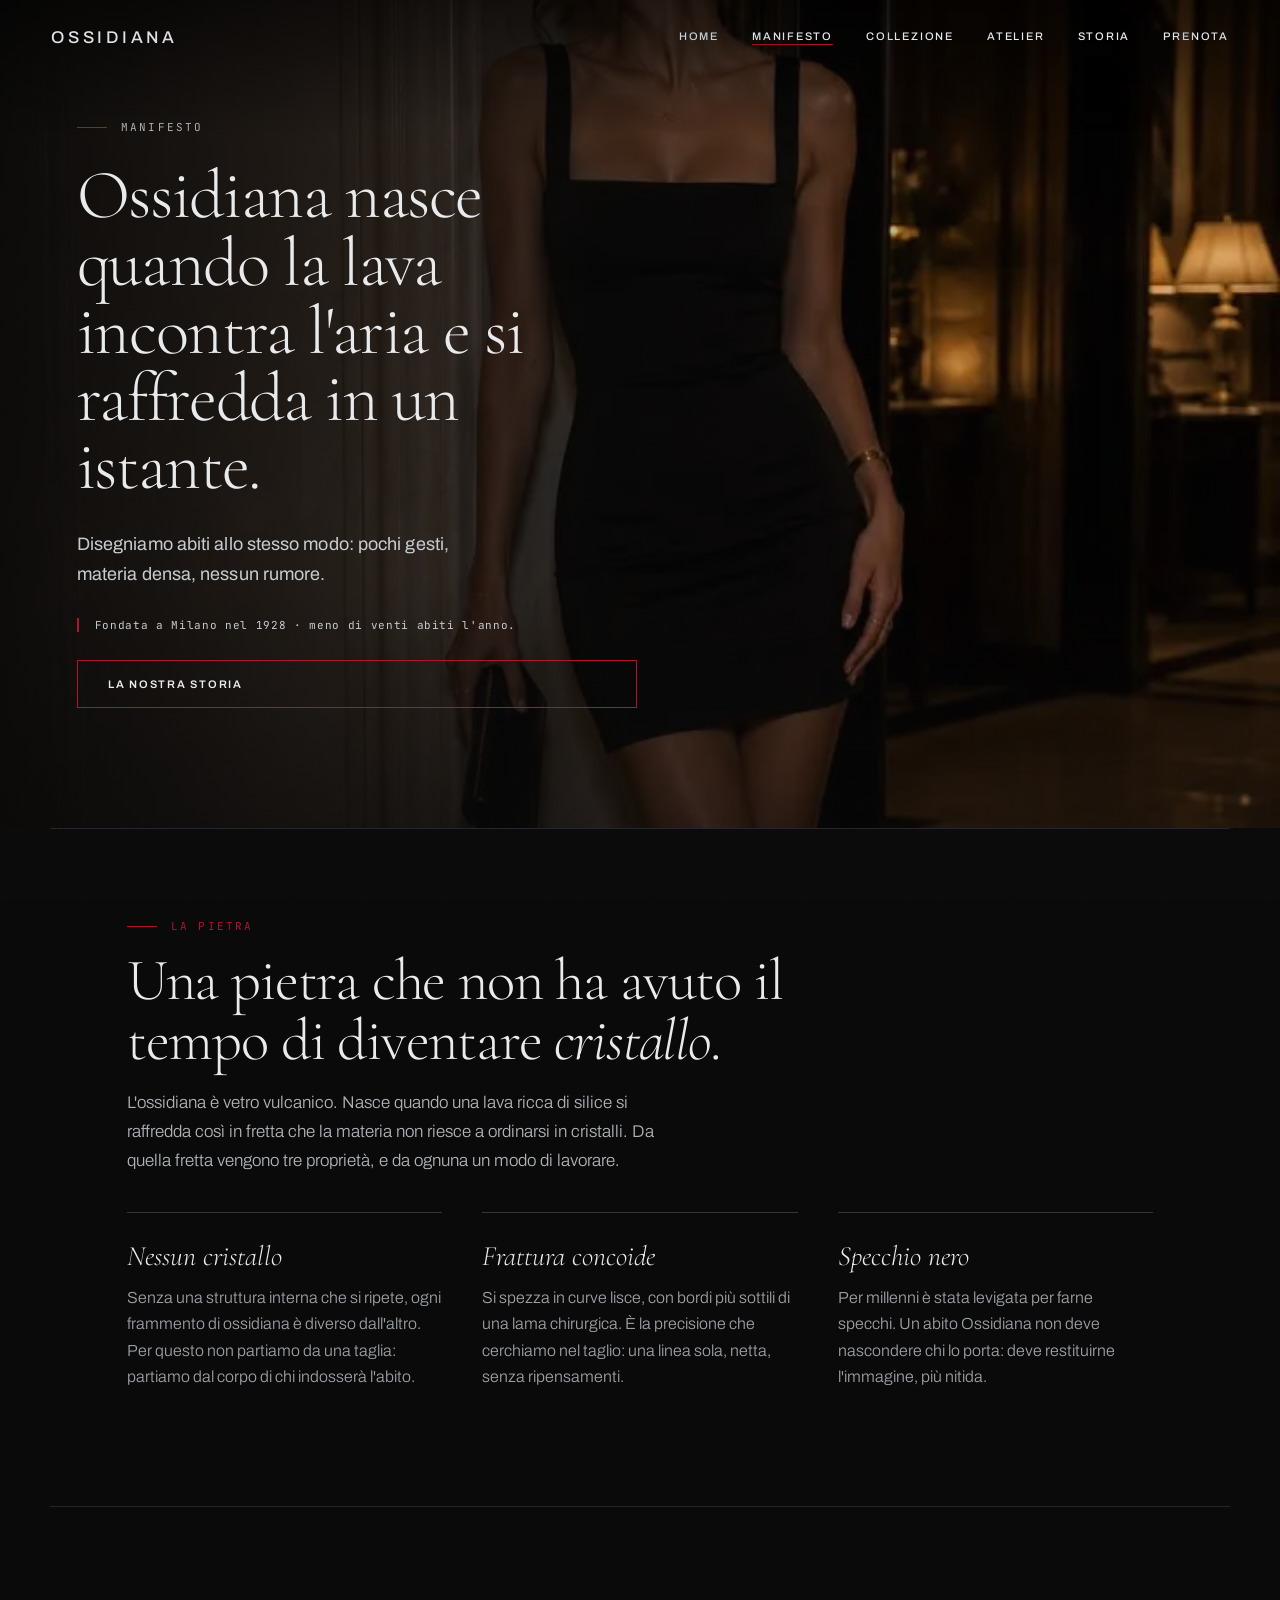
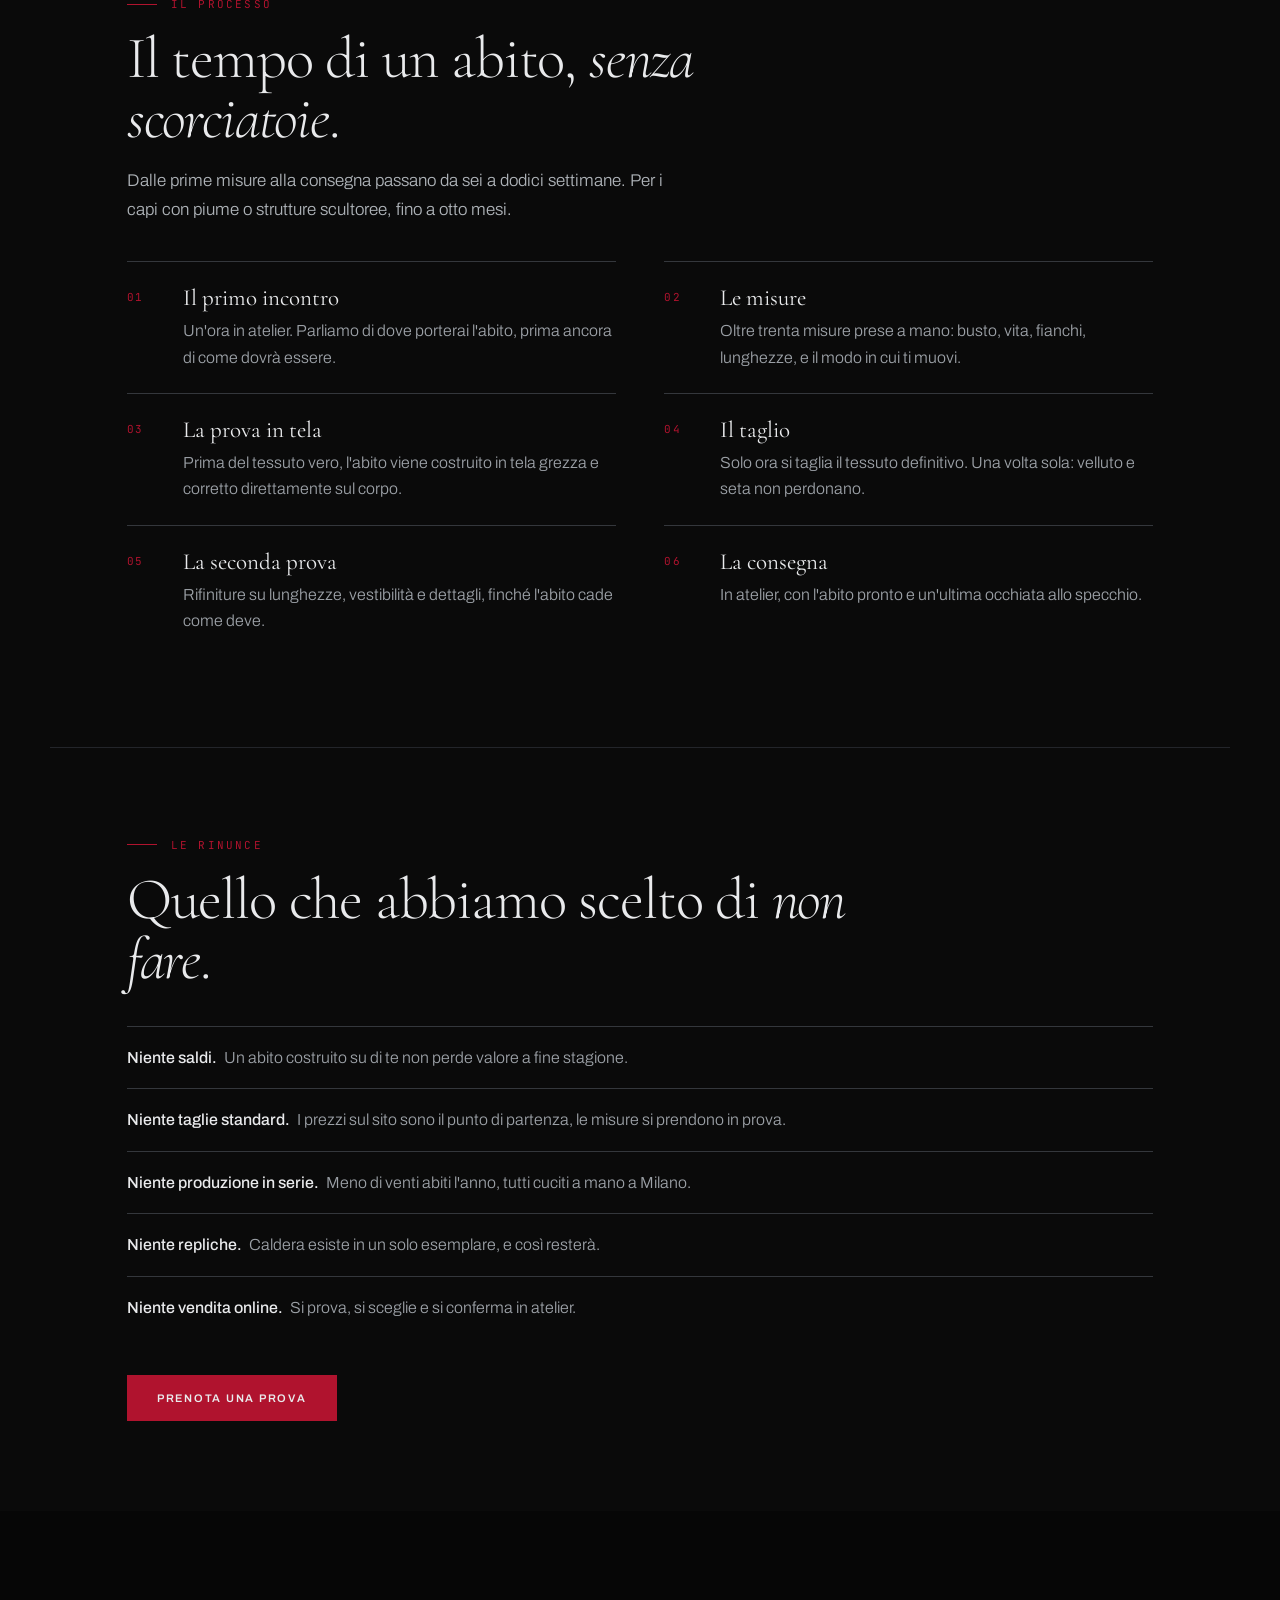
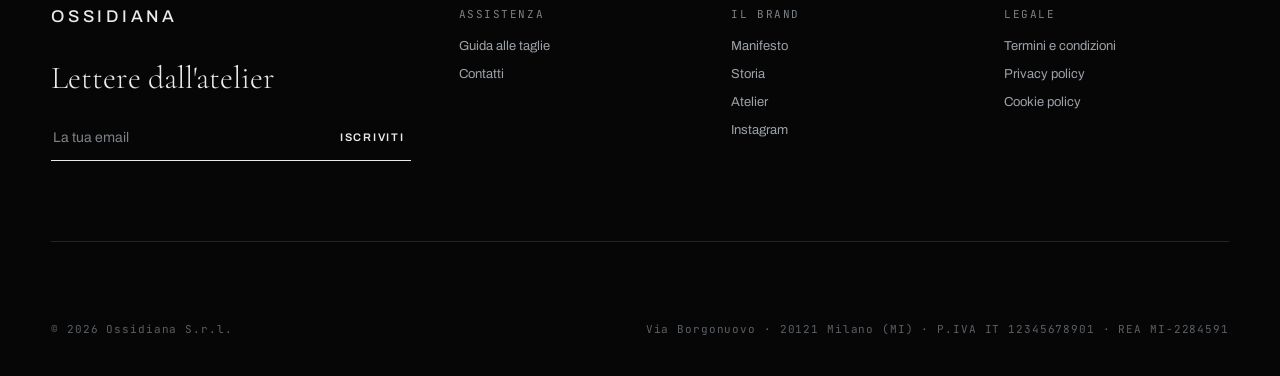
==== manifesto.html @ 8d0816e7 "fix: controllo impaginazione finale su 7 formati - tablet verticali e testi minuscoli * iPad/tablet " ====
<!DOCTYPE html>
<html lang="it">
<head>
<meta charset="UTF-8">
<meta name="viewport" content="width=device-width, initial-scale=1">
<title>Ossidiana — Manifesto</title>
<meta name="description" content="Il manifesto di Ossidiana: pochi gesti, materia densa, nessun rumore. Un solo nero, cucito a mano a Milano.">

<link rel="icon" type="image/svg+xml" href="favicon.svg">
<link rel="icon" type="image/png" sizes="32x32" href="favicon-32.png">
<link rel="apple-touch-icon" href="apple-touch-icon.png">

<meta property="og:type" content="website">
<meta property="og:title" content="Ossidiana — Manifesto">
<meta property="og:description" content="Pochi gesti, materia densa, nessun rumore. Il manifesto dell'atelier Ossidiana.">
<meta property="og:image" content="og-image.jpg">
<meta property="og:image:width" content="1200">
<meta property="og:image:height" content="630">
<meta name="twitter:card" content="summary_large_image">
<meta name="twitter:title" content="Ossidiana — Manifesto">
<meta name="twitter:description" content="Pochi gesti, materia densa, nessun rumore. Il manifesto dell'atelier Ossidiana.">
<meta name="twitter:image" content="og-image.jpg">

<link rel="preconnect" href="https://fonts.googleapis.com">
<link rel="preconnect" href="https://fonts.gstatic.com" crossorigin>
<link href="https://fonts.googleapis.com/css2?family=Cormorant+Garamond:ital,wght@0,300;0,400;0,500;1,300;1,400&family=Archivo:wdth,wght@62..125,300;62..125,400;62..125,500;62..125,600&family=JetBrains+Mono:wght@400&display=swap" rel="stylesheet">
<link rel="stylesheet" href="css/styles.css?v=19">
</head>
<body>

  <!-- Curtain -->
  <div class="curtain" data-curtain>
    <div class="curtain-wipe" data-wipe style="opacity:1">Manifesto</div>
  </div>

  <!-- Header -->
  <div class="header-scrim" aria-hidden="true"></div>
  <header class="site-header">
    <a href="index.html" class="logo" data-goto-page="index.html" data-label="Home">OSSIDIANA</a>
    <nav class="site-nav">
      <a href="index.html" data-goto-page="index.html" data-label="Home">Home</a>
      <a href="manifesto.html" class="is-current" aria-current="page">Manifesto</a>
      <a href="index.html#collezione" data-goto-page="index.html#collezione" data-label="La collezione">Collezione</a>
      <a href="index.html#atelier" data-goto-page="index.html#atelier" data-label="Atelier">Atelier</a>
      <a href="storia.html" data-goto-page="storia.html" data-label="Storia">Storia</a>
      <a href="#" data-prenota-open>Prenota</a>
    </nav>
    <button class="nav-toggle" type="button" aria-label="Menu" aria-expanded="false">
      <span></span><span></span><span></span>
    </button>
  </header>

  <!-- Manifesto -->
  <section class="storia">
    <div class="storia-hero manifesto-page-hero">
      <div class="storia-media">
        <img class="storia-img" src="assets/manifesto-bg.webp" alt="Dettaglio: spalline in piuma nera su abiti Ossidiana, roccia vulcanica" loading="eager">
        <div class="storia-dim"></div>
      </div>
      <div class="storia-content">
        <div class="chapter-mark"><span class="chapter-name">Manifesto</span></div>
        <h2>Ossidiana nasce quando la lava incontra l'aria e si raffredda in un istante.</h2>
        <div class="body-text body-text-light">Disegniamo abiti allo stesso modo: pochi gesti, materia densa, nessun rumore.</div>
        <div class="manifesto-page-fact">Fondata a Milano nel 1928 · meno di venti abiti l'anno.</div>
        <a href="storia.html" class="btn btn-outline" data-goto-page="storia.html" data-label="Storia">La nostra storia</a>
      </div>
    </div>

    <!-- Perché ossidiana -->
    <div class="mf-block">
      <div class="mf-head">
        <span class="mf-label">La pietra</span>
        <h3>Una pietra che non ha avuto il tempo di diventare <i>cristallo</i>.</h3>
        <p class="mf-intro">L'ossidiana è vetro vulcanico. Nasce quando una lava ricca di silice si raffredda così in fretta che la materia non riesce a ordinarsi in cristalli. Da quella fretta vengono tre proprietà, e da ognuna un modo di lavorare.</p>
      </div>
      <ol class="mf-props">
        <li>
          <span class="mf-prop">Nessun cristallo</span>
          <p>Senza una struttura interna che si ripete, ogni frammento di ossidiana è diverso dall'altro. Per questo non partiamo da una taglia: partiamo dal corpo di chi indosserà l'abito.</p>
        </li>
        <li>
          <span class="mf-prop">Frattura concoide</span>
          <p>Si spezza in curve lisce, con bordi più sottili di una lama chirurgica. È la precisione che cerchiamo nel taglio: una linea sola, netta, senza ripensamenti.</p>
        </li>
        <li>
          <span class="mf-prop">Specchio nero</span>
          <p>Per millenni è stata levigata per farne specchi. Un abito Ossidiana non deve nascondere chi lo porta: deve restituirne l'immagine, più nitida.</p>
        </li>
      </ol>
    </div>

    <!-- Il tempo di un abito -->
    <div class="mf-block">
      <div class="mf-head">
        <span class="mf-label">Il processo</span>
        <h3>Il tempo di un abito, <i>senza scorciatoie</i>.</h3>
        <p class="mf-intro">Dalle prime misure alla consegna passano da sei a dodici settimane. Per i capi con piume o strutture scultoree, fino a otto mesi.</p>
      </div>
      <ol class="mf-steps">
        <li><span>01</span><div><b>Il primo incontro</b><p>Un'ora in atelier. Parliamo di dove porterai l'abito, prima ancora di come dovrà essere.</p></div></li>
        <li><span>02</span><div><b>Le misure</b><p>Oltre trenta misure prese a mano: busto, vita, fianchi, lunghezze, e il modo in cui ti muovi.</p></div></li>
        <li><span>03</span><div><b>La prova in tela</b><p>Prima del tessuto vero, l'abito viene costruito in tela grezza e corretto direttamente sul corpo.</p></div></li>
        <li><span>04</span><div><b>Il taglio</b><p>Solo ora si taglia il tessuto definitivo. Una volta sola: velluto e seta non perdonano.</p></div></li>
        <li><span>05</span><div><b>La seconda prova</b><p>Rifiniture su lunghezze, vestibilità e dettagli, finché l'abito cade come deve.</p></div></li>
        <li><span>06</span><div><b>La consegna</b><p>In atelier, con l'abito pronto e un'ultima occhiata allo specchio.</p></div></li>
      </ol>
    </div>

    <!-- Cosa non facciamo -->
    <div class="mf-block">
      <div class="mf-head">
        <span class="mf-label">Le rinunce</span>
        <h3>Quello che abbiamo scelto di <i>non fare</i>.</h3>
      </div>
      <ul class="mf-nots">
        <li><b>Niente saldi.</b> Un abito costruito su di te non perde valore a fine stagione.</li>
        <li><b>Niente taglie standard.</b> I prezzi sul sito sono il punto di partenza, le misure si prendono in prova.</li>
        <li><b>Niente produzione in serie.</b> Meno di venti abiti l'anno, tutti cuciti a mano a Milano.</li>
        <li><b>Niente repliche.</b> Caldera esiste in un solo esemplare, e così resterà.</li>
        <li><b>Niente vendita online.</b> Si prova, si sceglie e si conferma in atelier.</li>
      </ul>
      <a href="#" class="btn btn-accent mf-cta" data-prenota-open>Prenota una prova</a>
    </div>
  </section>

  <!-- Prenota -->
  <div class="prenota-modal" data-prenota-modal>
    <div class="prenota-modal-bg" data-prenota-modal-bg></div>
    <div class="prenota-modal-panel" data-prenota-modal-panel>
      <a href="#" class="prenota-modal-close" data-prenota-modal-close>Chiudi ✕</a>
      <div class="prenota-intro">
        <div class="eyebrow eyebrow-mono"><span class="eyebrow-rule"></span>PRENOTAZIONE</div>
        <h2>Richiedi la tua <i>prova</i>.</h2>
        <div class="body-text">Lasciaci i tuoi dati: confermiamo data e ora in atelier entro 24 ore.</div>
      </div>
      <form class="prenota-form" data-prenota-form>
        <div class="prenota-row">
          <label class="prenota-field">Nome e cognome<input type="text" name="nome" required></label>
          <label class="prenota-field">Email<input type="email" name="email" required></label>
        </div>
        <div class="prenota-field">
          <span class="prenota-label">Capo di interesse</span>
          <div class="prenota-select" data-prenota-select>
            <button type="button" class="prenota-select-btn" data-prenota-select-btn>
              <span data-prenota-select-label>Nessuna preferenza</span>
              <span class="prenota-select-arrow">▾</span>
            </button>
            <ul class="prenota-select-list" data-prenota-select-list>
              <li data-value="">Nessuna preferenza</li>
              <li data-value="01 — Ombra">01 — Ombra</li>
              <li data-value="02 — Nocturne">02 — Nocturne</li>
              <li data-value="03 — Eclissi">03 — Eclissi</li>
              <li data-value="04 — Venere">04 — Venere</li>
              <li data-value="05 — Corvo">05 — Corvo</li>
              <li data-value="06 — Obsidian Wing">06 — Obsidian Wing</li>
              <li data-value="Caldera — pezzo unico">Caldera — pezzo unico</li>
            </ul>
          </div>
        </div>
        <div class="prenota-field">
          <span class="prenota-label">Giorno preferito</span>
          <div class="prenota-calendar" data-prenota-calendar>
            <div class="prenota-cal-head">
              <button type="button" class="prenota-cal-nav" data-cal-prev aria-label="Mese precedente">‹</button>
              <span data-cal-month></span>
              <button type="button" class="prenota-cal-nav" data-cal-next aria-label="Mese successivo">›</button>
            </div>
            <div class="prenota-cal-dow">
              <span>L</span><span>M</span><span>M</span><span>G</span><span>V</span><span>S</span><span>D</span>
            </div>
            <div class="prenota-cal-grid" data-cal-grid></div>
          </div>
        </div>
        <label class="prenota-field"><span>Messaggio <span class="prenota-optional">(opzionale)</span></span><textarea name="messaggio" rows="3"></textarea></label>
        <button type="submit" class="btn btn-accent">Invia richiesta</button>
      </form>
    </div>
  </div>

  <!-- Info modal (guida taglie, termini, privacy, cookie) -->
  <div class="info-modal" data-info-modal>
    <div class="prenota-modal-bg" data-info-modal-bg></div>
    <div class="prenota-modal-panel info-modal-panel" data-info-modal-panel>
      <a href="#" class="prenota-modal-close" data-info-modal-close>Chiudi ✕</a>
      <div class="eyebrow eyebrow-mono" data-info-eyebrow><span class="eyebrow-rule"></span></div>
      <h2 data-info-title></h2>
      <div class="info-body" data-info-body></div>
    </div>
  </div>

  <!-- Footer -->
  <footer class="site-footer">
    <div class="footer-top">
      <div class="footer-brand">
        <div class="footer-logo">OSSIDIANA</div>
        <div class="footer-newsletter">
          <div class="footer-newsletter-title">Lettere dall'atelier</div>
          <form class="newsletter-form" data-newsletter-form>
            <input type="email" name="email" placeholder="La tua email" required aria-label="La tua email">
            <button type="submit">Iscriviti</button>
          </form>
        </div>
      </div>
      <div class="footer-col">
        <div class="footer-col-title">Assistenza</div>
        <a href="#" data-info-open="taglie">Guida alle taglie</a>
        <a href="#" data-prenota-open>Contatti</a>
      </div>
      <div class="footer-col">
        <div class="footer-col-title">Il brand</div>
        <a href="manifesto.html" class="is-current" aria-current="page">Manifesto</a>
        <a href="storia.html" data-goto-page="storia.html" data-label="Storia">Storia</a>
        <a href="index.html#atelier" data-goto-page="index.html#atelier" data-label="Atelier">Atelier</a>
        <a href="#" target="_blank" rel="noopener">Instagram</a>
      </div>
      <div class="footer-col">
        <div class="footer-col-title">Legale</div>
        <a href="#" data-info-open="termini">Termini e condizioni</a>
        <a href="#" data-info-open="privacy">Privacy policy</a>
        <a href="#" data-info-open="cookie">Cookie policy</a>
      </div>
    </div>
    <div class="footer-divider"></div>
    <div class="footer-bottom">
      <span>© 2026 Ossidiana S.r.l.</span>
      <span>Via Borgonuovo · 20121 Milano (MI) · P.IVA IT 12345678901 · REA MI-2284591</span>
    </div>
  </footer>

  <script src="js/main.js?v=8"></script>
</body>
</html>
---- css/styles.css ----
/* ==========================================================================
   Ossidiana — Collezione 01 · Autunno Inverno 2026
   ========================================================================== */

:root {
  --bg: #0a0a0a;
  --bg-alt: #131313;
  --bg-curtain: #060606;
  --text: #e9eaec;
  --muted-1: #9ca1a7;
  --muted-2: #7d8288;
  --muted-3: #aeb3b8;
  --muted-4: #c7cbcf;
  --border-subtle: #23252a;
  --border-mid: #34373c;
  --accent: #b0132e;
  --accent-dim: #6e0c1d;
  --meta-text: #5b6066;

  --font-serif: 'Cormorant Garamond', serif;
  --font-sans: 'Archivo', sans-serif;
  --font-mono: 'JetBrains Mono', monospace;
}

* { box-sizing: border-box; }

html, body {
  margin: 0;
  background: var(--bg);
  -webkit-font-smoothing: antialiased;
}

body {
  color: var(--text);
  font-family: var(--font-sans);
}

a {
  color: inherit;
  text-decoration: none;
  transition: opacity .35s, color .35s;
}
a:hover { opacity: .7; }

::selection {
  background: var(--accent);
  color: var(--bg);
}

/* Fine paper grain — keeps flat dark backgrounds from reading as digital-flat */
body::after {
  content: '';
  position: fixed;
  inset: 0;
  z-index: 100;
  pointer-events: none;
  opacity: .05;
  mix-blend-mode: overlay;
  background-image: url("data:image/svg+xml,%3Csvg xmlns='http://www.w3.org/2000/svg' width='180' height='180'%3E%3Cfilter id='n'%3E%3CfeTurbulence type='fractalNoise' baseFrequency='0.9' numOctaves='2' stitchTiles='stitch'/%3E%3C/filter%3E%3Crect width='100%25' height='100%25' filter='url(%23n)'/%3E%3C/svg%3E");
}

img { display: block; max-width: 100%; }

h1, h2, p { margin: 0; }

.eyebrow {
  font-size: 11px;
  letter-spacing: .24em;
  text-transform: uppercase;
  color: var(--muted-3);
}
.eyebrow-mono {
  font-family: var(--font-mono);
  letter-spacing: .2em;
  color: var(--muted-2);
}
.eyebrow-light { color: var(--muted-3); }
.hero-eyebrow { display: flex; align-items: center; gap: 14px; }
.eyebrow-rule { width: 30px; height: 1px; background: var(--accent); flex-shrink: 0; }

.hero-subline {
  font-family: var(--font-serif);
  font-style: italic;
  font-weight: 300;
  font-size: clamp(17px, 1.6vw, 21px);
  color: var(--muted-3);
  max-width: 34ch;
}

.body-text {
  font-size: 15px;
  font-weight: 300;
  line-height: 1.7;
  letter-spacing: .005em;
  color: var(--muted-1);
  text-wrap: pretty;
}
.body-text-light { color: var(--muted-4); }
@media (max-width: 760px), (hover: none) and (max-height: 500px), (hover: none) and (max-width: 1024px) and (orientation: portrait) {
  .body-text { font-size: 16px; line-height: 1.65; color: var(--muted-3); }
}

.btn {
  display: inline-flex;
  align-items: center;
  gap: 10px;
  padding: 17px 30px;
  font-size: 11px;
  letter-spacing: .16em;
  text-transform: uppercase;
  font-weight: 600;
}
.btn-arrow {
  display: inline-block;
  transition: transform .35s cubic-bezier(.2, .7, .2, 1);
}
.btn:hover .btn-arrow { transform: translateX(5px); }
.btn-light { background: var(--text); color: var(--bg); transition: background .4s, color .4s; }
.btn-light:hover { background: var(--accent); color: var(--text); opacity: 1; }
.btn-outline { border: 1px solid var(--accent); transition: border-color .35s, background .35s; }
.btn-outline:hover { border-color: var(--accent); background: rgba(176, 19, 46, .14); opacity: 1; }
.btn-accent { background: var(--accent); color: var(--text); transition: background .35s; }
.btn-accent:hover { background: #c81b3c; opacity: 1; }

/* ---------- Curtain / intro ---------- */

.curtain {
  position: fixed;
  inset: 0;
  z-index: 60;
  background: var(--bg-curtain);
  display: flex;
  align-items: center;
  justify-content: center;
  transform: translateY(0);
  will-change: transform;
}

.curtain-intro {
  display: flex;
  flex-direction: column;
  align-items: center;
  gap: 20px;
}

.curtain-letters {
  display: flex;
  font-size: clamp(34px, 6vw, 84px);
  font-weight: 400;
  font-stretch: 100%;
  letter-spacing: .22em;
  padding-left: .22em;
}
.letter-mask { overflow: hidden; display: block; }
.letter {
  display: block;
  transform: translateY(110%);
  opacity: 0;
  transition: transform 1s cubic-bezier(.77, 0, .18, 1), opacity 1s;
}

.curtain-wipe {
  position: absolute;
  inset: 0;
  display: flex;
  align-items: center;
  justify-content: center;
  opacity: 0;
  font-family: var(--font-serif);
  font-style: italic;
  font-size: clamp(40px, 6vw, 96px);
  font-weight: 300;
}

/* ---------- Header / nav ---------- */

.header-scrim {
  position: fixed;
  top: 0; left: 0; right: 0;
  height: 130px;
  z-index: 39;
  pointer-events: none;
  background: linear-gradient(to bottom, rgba(0,0,0,.55), rgba(0,0,0,0));
}

.site-header {
  position: fixed;
  top: 0; left: 0; right: 0;
  z-index: 40;
  display: flex;
  justify-content: space-between;
  align-items: center;
  padding: 28px clamp(20px, 4vw, 56px);
  mix-blend-mode: difference;
  color: var(--text);
}
.logo {
  font-size: 17px;
  font-weight: 500;
  font-stretch: 100%;
  letter-spacing: .22em;
}
.site-nav {
  display: flex;
  gap: clamp(16px, 2.6vw, 40px);
  font-size: 11px;
  letter-spacing: .16em;
  text-transform: uppercase;
  font-weight: 500;
}
.site-nav a {
  position: relative;
  padding-bottom: 3px;
}
.site-nav a::after {
  content: '';
  position: absolute;
  left: 0; right: 100%;
  bottom: 0;
  height: 1px;
  background: var(--accent);
  transition: right .35s cubic-bezier(.2, .7, .2, 1);
}
.site-nav a:hover { opacity: 1; }
.site-nav a:hover::after { right: 0; }
.site-nav a.is-current { opacity: 1; }
.site-nav a.is-current::after { right: 0; }

.nav-toggle {
  position: relative;
  z-index: 41;
  display: none;
  flex-direction: column;
  gap: 5px;
  background: none;
  border: none;
  padding: 8px;
  margin: -8px;
  cursor: pointer;
}
.nav-toggle span {
  display: block;
  width: 22px;
  height: 1px;
  background: currentColor;
  transition: transform .3s, opacity .3s;
}
.nav-toggle.is-open span:nth-child(1) { transform: translateY(6px) rotate(45deg); }
.nav-toggle.is-open span:nth-child(2) { opacity: 0; }
.nav-toggle.is-open span:nth-child(3) { transform: translateY(-6px) rotate(-45deg); }

@media (max-width: 760px), (hover: none) and (max-height: 500px), (hover: none) and (max-width: 1024px) and (orientation: portrait) {
  .nav-toggle { display: flex; }
  .site-nav {
    position: fixed;
    inset: 0;
    z-index: 39;
    isolation: isolate;
    background: var(--bg-curtain);
    mix-blend-mode: normal;
    flex-direction: column;
    /* centred via the flexible spacers below, not justify-content:center:
       that pushes the first link (Manifesto) above the top edge, out of
       scroll reach, whenever Safari's visible height is shorter than the menu */
    justify-content: flex-start;
    align-items: stretch;
    gap: 0;
    padding: 84px clamp(28px, 8vw, 56px) 32px;
    overflow-y: auto;
    transform: translateY(-100%);
    transition: transform .5s cubic-bezier(.77, 0, .18, 1);
    pointer-events: none;
  }
  .site-nav.nav-open {
    transform: translateY(0);
    pointer-events: auto;
  }
  .site-nav::before,
  .site-nav::after { content: ''; flex: 1 0 0; }
  .site-header.nav-is-open {
    mix-blend-mode: normal;
  }
  .site-nav a {
    display: flex;
    align-items: center;
    padding: 18px 0;
    border-bottom: 1px solid var(--border-subtle);
    font-family: var(--font-serif);
    font-weight: 300;
    font-size: clamp(28px, 8vw, 40px);
    letter-spacing: -.01em;
    text-transform: none;
  }
  .site-nav a:last-child {
    border-bottom: none;
    align-self: flex-start;
    margin-top: 28px;
    padding: 17px 30px;
    background: var(--accent);
    color: var(--text);
    font-family: var(--font-sans);
    font-size: 11px;
    letter-spacing: .16em;
    text-transform: uppercase;
    font-weight: 600;
  }
}

.chapter-indicator {
  position: fixed;
  left: clamp(20px, 4vw, 56px);
  bottom: 28px;
  z-index: 40;
  display: flex;
  gap: 14px;
  align-items: baseline;
  mix-blend-mode: difference;
  color: var(--text);
  font-family: var(--font-mono);
  font-size: 11px;
  letter-spacing: .14em;
}
.chapter-indicator [data-ch-l] { text-transform: uppercase; }
/* On mobile the fixed indicator sits on top of body copy in every section */
@media (max-width: 760px), (hover: none) and (max-height: 500px), (hover: none) and (max-width: 1024px) and (orientation: portrait) {
  .chapter-indicator { display: none; }
}
.chapter-rule {
  width: 40px;
  height: 1px;
  background: var(--accent);
  align-self: center;
}

/* ---------- Hero ---------- */

.hero {
  height: 220vh;
  position: relative;
}
.hero-sticky {
  position: sticky;
  top: 0;
  height: 100vh;
  overflow: hidden;
}
.hero-sticky { background: var(--bg); }
.hero-img {
  position: absolute;
  top: 0;
  right: 0;
  height: 100%;
  width: auto;
  max-width: none;
  transform: scale(1.12);
  transform-origin: right center;
  will-change: transform;
}
@media (max-width: 760px), (hover: none) and (max-height: 500px), (hover: none) and (max-width: 1024px) and (orientation: portrait) {
  .hero { height: auto; }
  .hero-sticky {
    position: relative;
    top: auto;
    height: 88vh;
    min-height: 520px;
  }
  .hero-img {
    left: 0;
    width: 100%;
    height: 100%;
    object-fit: cover;
    object-position: 78% 26%;
    transform: none !important;
    transform-origin: center;
  }
  .hero-title { bottom: clamp(28px, 6vh, 60px); }
}
.hero-dim {
  position: absolute;
  inset: 0;
  background: linear-gradient(180deg, rgba(6, 6, 6, .55) 0%, rgba(6, 6, 6, .2) 40%, rgba(6, 6, 6, .9) 100%);
  opacity: .85;
}
.hero-veil {
  position: absolute;
  inset: 0;
  background: rgb(7, 7, 7);
  opacity: 0;
  pointer-events: none;
}
.hero-title {
  position: absolute;
  left: clamp(20px, 4vw, 56px);
  right: clamp(20px, 4vw, 56px);
  bottom: clamp(80px, 12vh, 140px);
  display: flex;
  justify-content: space-between;
  align-items: flex-end;
  gap: 32px;
  flex-wrap: wrap;
}
.hero-title-main {
  display: flex;
  flex-direction: column;
  gap: 28px;
  opacity: 0;
  transform: translateY(40px);
  transition: opacity 1.4s, transform 1.4s cubic-bezier(.2, .7, .2, 1);
}
.hero-title-main h1 {
  font-family: var(--font-serif);
  font-weight: 300;
  font-size: clamp(56px, 9vw, 148px);
  line-height: .88;
  letter-spacing: -.02em;
  max-width: 11ch;
  text-wrap: balance;
}
.hero-scroll {
  display: flex;
  flex-direction: column;
  align-items: center;
  gap: 12px;
  font-size: 10px;
  letter-spacing: .24em;
  text-transform: uppercase;
  color: var(--muted-3);
  opacity: 0;
  transition: opacity 1.4s .3s;
}
.scroll-line {
  width: 1px;
  height: 56px;
  background: linear-gradient(var(--text), transparent);
}

/* ---------- Manifesto ---------- */

.manifesto {
  height: 260vh;
  position: relative;
  background: var(--bg-alt);
}
.manifesto-sticky {
  position: sticky;
  top: 0;
  height: 100vh;
  overflow: hidden;
}
.manifesto-img {
  position: absolute;
  inset: 0;
  width: 100%;
  height: 100%;
  object-fit: cover;
  object-position: 34% 52%;
  transform: scale(1.1);
  will-change: transform;
}
.manifesto-dim {
  position: absolute;
  inset: 0;
  background:
    linear-gradient(255deg, rgba(7, 7, 7, .05) 0%, rgba(7, 7, 7, .3) 50%, rgba(7, 7, 7, .7) 85%),
    linear-gradient(0deg, rgba(7, 7, 7, .3) 0%, rgba(7, 7, 7, 0) 32%);
}
.manifesto-veil {
  position: absolute;
  inset: 0;
  background: rgb(7, 7, 7);
  opacity: .5;
  pointer-events: none;
}
.manifesto-numeral {
  position: absolute;
  bottom: 6%;
  left: clamp(20px, 4vw, 56px);
  font-family: var(--font-serif);
  font-weight: 300;
  font-size: clamp(90px, 11vw, 200px);
  line-height: 1;
  color: transparent;
  -webkit-text-stroke: 1px rgba(233, 234, 236, .16);
  pointer-events: none;
  user-select: none;
  opacity: 0;
  transition: opacity .3s;
}
.manifesto-content {
  position: absolute;
  top: 50%;
  right: clamp(20px, 6vw, 100px);
  transform: translateY(-50%);
  width: min(46vw, 620px);
  display: flex;
  flex-direction: column;
  gap: 26px;
  z-index: 2;
}
.manifesto-eyebrow {
  display: flex;
  align-items: center;
  gap: 14px;
  opacity: 0;
  transform: translateX(24px);
  transition: opacity .3s, transform .3s;
}
.manifesto-text {
  font-family: var(--font-serif);
  font-weight: 300;
  font-size: clamp(30px, 3.4vw, 58px);
  line-height: 1.16;
  letter-spacing: -.01em;
  text-wrap: pretty;
  display: flex;
  flex-wrap: wrap;
  column-gap: .26em;
}
.manifesto-text .word {
  opacity: .12;
  transition: opacity .4s;
}
.manifesto-fact {
  padding-left: 16px;
  border-left: 2px solid var(--accent);
  font-family: var(--font-mono);
  font-size: 11px;
  letter-spacing: .06em;
  color: var(--muted-4);
  opacity: 0;
  transform: translateX(24px);
  transition: opacity .3s, transform .3s;
}
.manifesto-cta {
  align-self: flex-start;
  opacity: 0;
  transform: translateX(24px);
  transition: opacity .3s, transform .3s;
}
@media (max-width: 760px), (hover: none) and (max-height: 500px), (hover: none) and (max-width: 1024px) and (orientation: portrait) {
  /* Su mobile il capitolo Manifesto non e' inline nella home: vive da
     solo su manifesto.html (vedi nav-manifesto-desktop/-mobile). */
  .manifesto { display: none; }
}

/* Richiamo in home verso manifesto.html, al posto del capitolo inline */
.manifesto-teaser { display: none; }
@media (max-width: 760px), (hover: none) and (max-height: 500px), (hover: none) and (max-width: 1024px) and (orientation: portrait) {
  /* nero pieno come la Collezione che segue: nessuna cucitura tra le due */
  .manifesto-teaser {
    display: flex;
    flex-direction: column;
    align-items: flex-start;
    gap: 22px;
    padding: 56px 24px 24px;
    background: var(--bg-curtain);
  }
  .manifesto-teaser .eyebrow { display: flex; align-items: center; gap: 14px; }
  .manifesto-teaser-text {
    font-family: var(--font-serif);
    font-weight: 300;
    font-size: clamp(30px, 8.5vw, 40px);
    line-height: 1.1;
    letter-spacing: -.01em;
  }
}

/* ---------- Collezione ---------- */

.collezione {
  height: 760vh;
  position: relative;
  background: var(--bg-curtain);
}
.collezione-sticky {
  position: sticky;
  top: 0;
  height: 100vh;
  overflow: hidden;
}
.collezione-track {
  display: flex;
  align-items: center;
  gap: 6vw;
  height: 100%;
  padding: 0 8vw;
  width: max-content;
  will-change: transform;
}
.collezione-intro {
  width: min(80vw, 520px);
  display: flex;
  flex-direction: column;
  gap: 28px;
  flex-shrink: 0;
}
.collezione-intro h2 {
  font-family: var(--font-serif);
  font-weight: 300;
  font-size: clamp(52px, 7vw, 112px);
  line-height: .9;
  letter-spacing: -.02em;
}
.collezione-intro .body-text { max-width: 36ch; font-size: 17px; }
.collezione-scroll-hint {
  display: none;
  align-items: center;
  gap: 8px;
  font-family: var(--font-mono);
  font-size: 10px;
  letter-spacing: .2em;
  text-transform: uppercase;
  color: var(--muted-2);
}
.collezione-scroll-arrow {
  display: inline-block;
  animation: collezione-scroll-nudge 1.6s ease-in-out infinite;
}
@keyframes collezione-scroll-nudge {
  0%, 100% { transform: translateX(0); }
  50% { transform: translateX(6px); }
}

.look-card {
  flex-shrink: 0;
  display: flex;
  flex-direction: column;
  gap: 18px;
  width: min(72vw, 440px);
}
.look-card-media {
  position: relative;
  height: min(66vh, 620px);
  overflow: hidden;
  background: var(--bg-alt);
  transition: transform .6s cubic-bezier(.2, .7, .2, 1);
}
.look-card-media::after {
  content: '';
  position: absolute;
  inset: 0;
  z-index: 1;
  box-shadow: inset 0 0 50px 16px rgba(0, 0, 0, .65);
  pointer-events: none;
}
.look-card-tag {
  position: absolute;
  top: 18px;
  left: 18px;
  z-index: 2;
  display: flex;
  align-items: center;
  gap: 8px;
  font-family: var(--font-mono);
  font-size: 10px;
  letter-spacing: .1em;
  text-transform: uppercase;
  color: var(--accent);
  background: rgba(8, 9, 11, .5);
  backdrop-filter: blur(6px);
  border: 1px solid rgba(196, 18, 48, .35);
  padding: 7px 12px;
}
.look-card-tag::before {
  content: '';
  width: 5px;
  height: 5px;
  border-radius: 50%;
  background: var(--accent);
  flex-shrink: 0;
}
.look-card-media img {
  width: 100%;
  height: 100%;
  object-fit: cover;
  transform: scale(1.18);
  will-change: transform;
}
.look-card[data-look="4"] .look-card-media img {
  object-position: 50% 8%;
  transform: scale(1.02);
}
.look-card-row {
  display: flex;
  justify-content: space-between;
  align-items: baseline;
  gap: 16px;
}
.look-card-name {
  display: flex;
  gap: 14px;
  align-items: baseline;
}
.look-card-name .mono {
  font-family: var(--font-mono);
  font-size: 11px;
  color: var(--muted-2);
}
.look-card-name .serif {
  font-family: var(--font-serif);
  font-size: 32px;
}
.look-card-price { font-size: 13px; color: var(--muted-4); }
.look-card-sub {
  font-family: var(--font-serif);
  font-style: italic;
  font-weight: 300;
  font-size: 16px;
  color: var(--muted-3);
}
.look-card-cta {
  font-family: var(--font-sans);
  font-style: normal;
  letter-spacing: .14em;
  text-transform: uppercase;
  font-size: 10px;
  color: var(--text);
  transition: color .35s;
  flex-shrink: 0;
}
.look-card:hover .look-card-cta { color: var(--accent); }
.look-card:hover .look-card-media { transform: scale(1.035); }
.collezione-spacer { width: 10vw; flex-shrink: 0; }

.collezione-progress {
  position: fixed;
  left: 0;
  right: clamp(20px, 4vw, 56px);
  bottom: 28px;
  height: 1px;
  background: var(--border-subtle);
  opacity: 0;
  pointer-events: none;
  transition: opacity .3s;
  z-index: 40;
}
.collezione-progress-bar {
  height: 1px;
  width: 100%;
  background: var(--accent);
  transform-origin: left;
  transform: scaleX(0);
}
@media (max-width: 760px), (hover: none) and (max-height: 500px), (hover: none) and (max-width: 1024px) and (orientation: portrait) {
  .collezione-progress { display: none; }
  .collezione { height: auto; background: var(--bg-curtain); }
  .collezione-sticky {
    position: relative;
    top: auto;
    height: auto;
    overflow: visible;
  }
  .collezione-track {
    display: flex;
    height: auto;
    width: auto;
    padding: 32px 24px 48px;
    gap: 20px;
    overflow-x: auto;
    scroll-snap-type: x proximity;
    scrollbar-width: thin;
    scrollbar-color: var(--accent-dim) transparent;
  }
  /* without it, snapping to "start" glues each card to the screen edge */
  .collezione-track { scroll-padding-inline: 24px; align-items: flex-start; }
  .collezione-track::-webkit-scrollbar { height: 6px; }
  .collezione-track::-webkit-scrollbar-track { background: transparent; }
  .collezione-track::-webkit-scrollbar-thumb { background: var(--accent-dim); border-radius: 3px; }
  .collezione-intro { width: 82vw; scroll-snap-align: start; }
  .collezione-scroll-hint { display: flex; }
  .look-card { width: 78vw; scroll-snap-align: start; }
  .look-card-media { height: 58vh; transform: none !important; }
  .look-card-media img { transform: scale(1.02) !important; }
  .collezione-spacer { width: 4vw; }
}

/* ---------- Velluto ---------- */

.velluto {
  height: 260vh;
  position: relative;
  background: var(--bg-curtain);
}
.velluto-sticky {
  position: sticky;
  top: 0;
  height: 100vh;
  overflow: hidden;
}
.velluto-clip {
  position: absolute;
  inset: 0;
  clip-path: inset(22% 36% 22% 36%);
  will-change: clip-path;
  cursor: pointer;
}
.velluto-clip-img {
  width: 100%;
  height: 100%;
  object-fit: cover;
  object-position: 62% 40%;
  transform: scale(1.02);
  filter: grayscale(.35) brightness(.85);
}
.velluto-clip-shade {
  position: absolute;
  inset: 0;
  background:
    linear-gradient(90deg, rgba(6, 6, 6, .85), rgba(6, 6, 6, .1) 60%),
    linear-gradient(0deg, rgba(6, 6, 6, .85) 0%, rgba(6, 6, 6, 0) 14%);
}
.caldera-hotspot {
  position: absolute;
  top: 60%;
  left: 55%;
  width: 22px;
  height: 22px;
  transform: translate(-50%, -50%);
  z-index: 3;
  display: flex;
  align-items: center;
  justify-content: center;
  background: none;
  border: none;
  padding: 0;
  cursor: pointer;
}
.caldera-hotspot::before,
.caldera-hotspot::after {
  content: '';
  position: absolute;
  border-radius: 50%;
}
.caldera-hotspot::before {
  inset: 0;
  background: var(--accent);
  opacity: .8;
  animation: caldera-ping 2.4s cubic-bezier(0, 0, .2, 1) infinite;
}
.caldera-hotspot::after {
  width: 9px;
  height: 9px;
  background: var(--text);
  box-shadow: 0 0 0 5px rgba(6, 6, 6, .45);
}
@keyframes caldera-ping {
  0% { transform: scale(1); opacity: .7; }
  75%, 100% { transform: scale(2.8); opacity: 0; }
}
.caldera-hotspot-label {
  position: absolute;
  left: 100%;
  top: 50%;
  margin-left: 16px;
  transform: translateY(-50%) translateX(-6px);
  padding: 9px 18px;
  background: rgba(6, 6, 6, .6);
  border: 1px solid var(--accent);
  border-radius: 999px;
  font-family: var(--font-mono);
  font-size: 10px;
  letter-spacing: .12em;
  text-transform: uppercase;
  color: var(--text);
  white-space: nowrap;
  opacity: 0;
  backdrop-filter: blur(2px);
  transition: opacity .3s, transform .3s;
  pointer-events: none;
  animation: caldera-label-pulse 2.4s ease-in-out infinite;
}
@keyframes caldera-label-pulse {
  0%, 100% { opacity: 0; transform: translateY(-50%) translateX(-6px); }
  15%, 45% { opacity: 1; transform: translateY(-50%) translateX(0); }
  65% { opacity: 0; transform: translateY(-50%) translateX(-6px); }
}
@keyframes caldera-label-pulse-m {
  0%, 100% { opacity: 0; transform: translateX(-50%) translateY(-6px); }
  15%, 45% { opacity: 1; transform: translateX(-50%) translateY(0); }
  65% { opacity: 0; transform: translateX(-50%) translateY(-6px); }
}
.caldera-hotspot:hover .caldera-hotspot-label,
.caldera-hotspot:focus-visible .caldera-hotspot-label {
  animation: none;
  opacity: 1;
  transform: translateY(-50%) translateX(0);
}
.velluto-pre {
  position: absolute;
  inset: 0;
  display: flex;
  align-items: center;
  justify-content: space-between;
  padding: 0 clamp(20px, 4vw, 56px);
  pointer-events: none;
  font-family: var(--font-serif);
  font-weight: 300;
  font-size: clamp(40px, 7vw, 120px);
}
.velluto-text {
  position: absolute;
  left: clamp(20px, 6vw, 96px);
  top: 50%;
  transform: translateY(-40%);
  opacity: 0;
  display: flex;
  flex-direction: column;
  gap: 26px;
  max-width: 520px;
}
.velluto-text h2 {
  font-family: var(--font-serif);
  font-weight: 300;
  font-size: clamp(48px, 6vw, 100px);
  line-height: .92;
  letter-spacing: -.02em;
}
.velluto-text .body-text { max-width: 38ch; }
.materia-tag {
  display: flex;
  align-items: center;
  gap: 10px;
  font-family: var(--font-mono);
  font-size: 11px;
  letter-spacing: .14em;
  text-transform: uppercase;
  color: var(--accent);
}
.materia-tag::before {
  content: '';
  width: 6px;
  height: 6px;
  border-radius: 50%;
  background: var(--accent);
  flex-shrink: 0;
}
@media (max-width: 760px), (hover: none) and (max-height: 500px), (hover: none) and (max-width: 1024px) and (orientation: portrait) {
  .caldera-hotspot { top: 58%; left: 52%; }
  /* label under the dot: beside it, it ran off the screen edge */
  .caldera-hotspot-label {
    left: 50%;
    top: 100%;
    margin: 18px 0 0;
    transform: translateX(-50%);
    animation-name: caldera-label-pulse-m;
  }
  .caldera-hotspot:hover .caldera-hotspot-label,
  .caldera-hotspot:focus-visible .caldera-hotspot-label { transform: translateX(-50%); }
  .velluto { height: auto; }
  .velluto-sticky {
    position: relative;
    top: auto;
    height: auto;
    overflow: visible;
    display: block;
  }
  .velluto-clip {
    position: relative;
    inset: auto;
    height: 62vh;
    clip-path: none !important;
  }
  .velluto-clip-img { transform: none !important; object-position: 50% 22%; }
  .velluto-pre { display: none; }
  .velluto-text {
    position: relative;
    inset: auto;
    left: auto;
    top: auto;
    transform: none !important;
    opacity: 1 !important;
    max-width: none;
    padding: 28px clamp(20px, 6vw, 32px) 48px;
    gap: 16px;
  }
  .velluto-text h2 { font-size: clamp(32px, 9vw, 44px); }
}

/* ---------- Atelier ---------- */

.atelier {
  position: relative;
  min-height: 100vh;
  overflow: hidden;
  display: flex;
  align-items: center;
}
.atelier-media {
  position: absolute;
  inset: 0;
}
.atelier-img {
  width: 100%;
  height: 100%;
  object-fit: cover;
  object-position: 50% 35%;
}
.atelier-dim {
  position: absolute;
  inset: 0;
  background:
    linear-gradient(100deg, rgba(7, 7, 7, .96) 0%, rgba(7, 7, 7, .72) 36%, rgba(7, 7, 7, .18) 74%),
    linear-gradient(0deg, rgba(7, 7, 7, .5) 0%, rgba(7, 7, 7, 0) 30%),
    linear-gradient(180deg, rgba(7, 7, 7, .85) 0%, rgba(7, 7, 7, 0) 14%);
}
.atelier-content {
  position: relative;
  z-index: 2;
  width: min(44vw, 560px);
  margin-left: clamp(20px, 6vw, 100px);
  padding: clamp(100px, 16vh, 180px) 0;
  display: flex;
  flex-direction: column;
  gap: 32px;
}
.atelier-content h2 {
  font-family: var(--font-serif);
  font-weight: 300;
  font-size: clamp(44px, 5.4vw, 88px);
  line-height: .94;
  letter-spacing: -.02em;
}
.atelier-content .body-text { max-width: 38ch; }
.atelier-cta { display: flex; gap: 12px; flex-wrap: wrap; }
.atelier-info {
  display: flex;
  flex-direction: column;
  gap: 14px;
  padding-top: 28px;
  border-top: 1px solid var(--border-subtle);
}
.atelier-info-item {
  display: flex;
  align-items: baseline;
  gap: 20px;
  font-size: 14px;
  color: var(--muted-3);
}
.atelier-info-label {
  flex-shrink: 0;
  width: 120px;
  font-family: var(--font-mono);
  font-size: 10px;
  letter-spacing: .1em;
  text-transform: uppercase;
  color: var(--accent);
}
@media (max-width: 760px), (hover: none) and (max-height: 500px), (hover: none) and (max-width: 1024px) and (orientation: portrait) {
  .atelier-img { object-position: 60% 35%; }
  .atelier-dim {
    background: linear-gradient(0deg, rgba(7, 7, 7, .96) 0%, rgba(7, 7, 7, .68) 45%, rgba(7, 7, 7, .3) 100%);
  }
  .atelier-content { width: auto; margin: 0 24px; padding: 90px 0 60px; }
  .atelier-info-item { flex-direction: column; align-items: flex-start; gap: 4px; }
  .atelier-info-label { width: auto; }
}

/* ---------- Storia ---------- */

.storia { background: var(--bg); }

.storia-hero {
  position: relative;
  min-height: 92vh;
  overflow: hidden;
  display: flex;
  align-items: center;
}
.storia-media { position: absolute; inset: 0; }
.storia-img { width: 100%; height: 100%; object-fit: cover; object-position: 50% 30%; }
.storia-dim {
  position: absolute;
  inset: 0;
  background:
    linear-gradient(95deg, rgba(7, 7, 7, .95) 0%, rgba(7, 7, 7, .7) 38%, rgba(7, 7, 7, .15) 75%),
    linear-gradient(0deg, rgba(7, 7, 7, .5) 0%, rgba(7, 7, 7, 0) 30%);
}
.storia-content {
  position: relative;
  z-index: 2;
  width: min(44vw, 560px);
  margin-left: clamp(20px, 6vw, 100px);
  padding: 100px 0;
  display: flex;
  flex-direction: column;
  gap: 28px;
}
.storia-content h2 {
  font-family: var(--font-serif);
  font-weight: 300;
  font-size: clamp(40px, 5vw, 76px);
  line-height: .98;
  letter-spacing: -.02em;
}
.storia-content .body-text { max-width: 38ch; }

.storia-narrative {
  display: grid;
  grid-template-columns: repeat(auto-fit, minmax(min(100%, 320px), 1fr));
  gap: clamp(32px, 5vw, 80px);
  padding: clamp(80px, 12vh, 140px) clamp(20px, 8vw, 140px);
  border-top: 1px solid var(--border-subtle);
}
.storia-narrative-col { display: flex; flex-direction: column; gap: 22px; }
.storia-narrative-col p {
  margin: 0;
  font-size: 17px;
  font-weight: 300;
  line-height: 1.75;
  letter-spacing: .005em;
  color: var(--muted-1);
}

.storia-craft {
  display: grid;
  grid-template-columns: repeat(3, 1fr);
  gap: 2px;
  background: var(--border-subtle);
}
.storia-craft-item { aspect-ratio: 4 / 5; overflow: hidden; }
.storia-craft-item img { width: 100%; height: 100%; object-fit: cover; transition: transform .6s cubic-bezier(.2, .7, .2, 1); }
.storia-craft-item:hover img { transform: scale(1.04); }

.storia-reviews { padding: clamp(60px, 9vh, 110px) 0 clamp(80px, 12vh, 140px); }
.storia-reviews-intro { display: flex; flex-direction: column; gap: 16px; margin-bottom: 36px; padding: 0 clamp(20px, 8vw, 140px); }
.storia-reviews-intro h3 {
  margin: 0;
  font-family: var(--font-serif);
  font-weight: 300;
  font-style: italic;
  font-size: clamp(26px, 2.8vw, 36px);
}
.storia-review-strip {
  display: flex;
  gap: 16px;
  overflow-x: auto;
  scroll-snap-type: x proximity;
  padding: 4px clamp(20px, 8vw, 140px) 14px;
  scrollbar-width: thin;
  scrollbar-color: var(--accent-dim) transparent;
}
.storia-review-strip::-webkit-scrollbar { height: 6px; }
.storia-review-strip::-webkit-scrollbar-track { background: transparent; }
.storia-review-strip::-webkit-scrollbar-thumb { background: var(--accent-dim); border-radius: 3px; }
.storia-review-card {
  margin: 0;
  flex: 0 0 auto;
  scroll-snap-align: start;
  width: min(78vw, 290px);
  padding: 22px 20px;
  display: flex;
  flex-direction: column;
  gap: 16px;
  border: 1px solid var(--border-subtle);
  background: var(--bg-alt);
}
.storia-review-card blockquote {
  margin: 0;
  font-family: var(--font-serif);
  font-style: italic;
  font-weight: 300;
  font-size: 17px;
  line-height: 1.55;
  color: var(--muted-4);
}
.storia-review-card figcaption {
  font-family: var(--font-mono);
  font-size: 9px;
  letter-spacing: .08em;
  text-transform: uppercase;
  color: var(--accent);
}
@media (max-width: 760px), (hover: none) and (max-height: 500px), (hover: none) and (max-width: 1024px) and (orientation: portrait) {
  .storia-img { object-position: 65% 30%; }
  .storia-dim {
    background: linear-gradient(0deg, rgba(7, 7, 7, .96) 0%, rgba(7, 7, 7, .68) 45%, rgba(7, 7, 7, .3) 100%);
  }
  .storia-content { width: auto; margin: 0 24px; padding: 90px 0 60px; }
  .storia-craft { grid-template-columns: 1fr; }
  .storia-narrative { padding: 70px 24px; }
}

/* Manifesto page (mobile-only destination, see nav-manifesto-*) */
.manifesto-page-hero .storia-img { object-position: 16% 28%; }
.manifesto-page-numeral {
  font-family: var(--font-serif);
  font-weight: 300;
  font-size: clamp(90px, 24vw, 140px);
  line-height: .8;
  color: transparent;
  -webkit-text-stroke: 1px rgba(233, 234, 236, .22);
  margin-bottom: -6px;
}
.manifesto-page-fact {
  padding-left: 16px;
  border-left: 2px solid var(--accent);
  font-family: var(--font-mono);
  font-size: 11px;
  letter-spacing: .06em;
  color: var(--muted-4);
}
.manifesto-principles {
  display: none;
  grid-template-columns: 1fr;
  gap: 2px;
  background: var(--border-subtle);
  border-top: 1px solid var(--border-subtle);
}
.manifesto-principle {
  background: var(--bg);
  padding: 32px 24px;
  display: flex;
  flex-direction: column;
  gap: 12px;
}
.manifesto-principle-n {
  font-family: var(--font-mono);
  font-size: 11px;
  letter-spacing: .14em;
  color: var(--accent);
}
.manifesto-principle p {
  margin: 0;
  font-family: var(--font-serif);
  font-style: italic;
  font-weight: 300;
  font-size: clamp(22px, 6vw, 28px);
  color: var(--muted-4);
  line-height: 1.3;
}
@media (max-width: 760px), (hover: none) and (max-height: 500px), (hover: none) and (max-width: 1024px) and (orientation: portrait) {
  .manifesto-principles { display: grid; }
}

/* Manifesto nav link: anchor into the home scroll on desktop, its own
   page on mobile (see index.html/storia.html/manifesto.html headers+footers).
   Scoped to .site-nav/.footer-col so it beats those elements' own `a`
   display rules on specificity, not just source order. */
.site-nav .nav-manifesto-mobile,
.footer-col .nav-manifesto-mobile { display: none; }
@media (max-width: 760px), (hover: none) and (max-height: 500px), (hover: none) and (max-width: 1024px) and (orientation: portrait) {
  .site-nav .nav-manifesto-desktop,
  .footer-col .nav-manifesto-desktop { display: none; }
  .site-nav .nav-manifesto-mobile,
  .footer-col .nav-manifesto-mobile { display: flex; }
}

/* ---------- Prenota ---------- */

.prenota-modal,
.info-modal {
  position: fixed;
  inset: 0;
  z-index: 55;
  display: flex;
  align-items: center;
  justify-content: center;
  padding: 40px 20px;
  opacity: 0;
  pointer-events: none;
}
.info-modal-panel h2 {
  font-family: var(--font-serif);
  font-weight: 300;
  font-size: clamp(28px, 3.6vw, 40px);
  line-height: 1.1;
  letter-spacing: -.01em;
}
.info-body {
  display: flex;
  flex-direction: column;
  gap: 16px;
  font-size: 15px;
  font-weight: 300;
  line-height: 1.7;
  letter-spacing: .005em;
  color: var(--muted-1);
}
.info-body strong { color: var(--text); font-weight: 500; }
.prenota-modal-bg {
  position: absolute;
  inset: 0;
  background: rgba(6, 6, 6, .88);
  backdrop-filter: blur(6px);
}
.prenota-modal-panel {
  position: relative;
  z-index: 2;
  width: min(560px, 100%);
  max-height: calc(100vh - 80px);
  overflow-y: auto;
  background: var(--bg-alt);
  border: 1px solid var(--border-subtle);
  border-top: 2px solid var(--accent);
  box-shadow: 0 40px 100px rgba(0, 0, 0, .5);
  padding: clamp(40px, 5vw, 56px);
  display: flex;
  flex-direction: column;
  gap: 32px;
  transform: translateY(24px) scale(.98);
  scrollbar-width: thin;
  scrollbar-color: var(--accent-dim) transparent;
}
.prenota-modal-panel::-webkit-scrollbar { width: 6px; }
.prenota-modal-panel::-webkit-scrollbar-track { background: transparent; }
.prenota-modal-panel::-webkit-scrollbar-thumb { background: var(--accent-dim); border-radius: 3px; }
.prenota-modal-close {
  position: absolute;
  top: clamp(16px, 3vw, 24px);
  right: clamp(16px, 3vw, 24px);
  font-family: var(--font-sans);
  font-size: 11px;
  letter-spacing: .16em;
  text-transform: uppercase;
  color: var(--muted-2);
  transition: color .3s;
}
.prenota-modal-close:hover { color: var(--accent); opacity: 1; }
.prenota-intro {
  display: flex;
  flex-direction: column;
  gap: 20px;
}
.prenota-intro h2 {
  font-family: var(--font-serif);
  font-weight: 300;
  font-size: clamp(32px, 4vw, 48px);
  line-height: .98;
  letter-spacing: -.02em;
}
.prenota-intro .body-text { max-width: 40ch; }
.prenota-form {
  display: flex;
  flex-direction: column;
  gap: 24px;
}
.prenota-row { display: flex; gap: 20px; flex-wrap: wrap; }
.prenota-row .prenota-field { flex: 1; min-width: 180px; }
.prenota-field {
  display: flex;
  flex-direction: column;
  gap: 10px;
  font-family: var(--font-mono);
  font-size: 10px;
  letter-spacing: .1em;
  text-transform: uppercase;
  color: var(--accent);
  position: relative;
}
.prenota-label {
  font-family: var(--font-mono);
  font-size: 10px;
  letter-spacing: .1em;
  text-transform: uppercase;
  color: var(--accent);
}
.prenota-optional {
  text-transform: none;
  letter-spacing: 0;
  color: var(--muted-2);
}
.prenota-field input,
.prenota-field textarea {
  background: none;
  border: none;
  border-bottom: 1px solid var(--border-mid);
  padding: 10px 0;
  color: var(--text);
  font-family: var(--font-sans);
  font-size: 15px;
  text-transform: none;
  letter-spacing: normal;
  transition: border-color .3s;
  resize: vertical;
}
.prenota-field input:focus,
.prenota-field textarea:focus { outline: none; border-color: var(--accent); }
.prenota-select { position: relative; }
.prenota-select-btn {
  width: 100%;
  display: flex;
  align-items: center;
  justify-content: space-between;
  background: none;
  border: none;
  border-bottom: 1px solid var(--border-mid);
  padding: 10px 0;
  color: var(--text);
  font-family: var(--font-sans);
  font-size: 15px;
  text-transform: none;
  letter-spacing: normal;
  cursor: pointer;
  transition: border-color .3s;
}
.prenota-select-btn:focus-visible { outline: none; border-color: var(--accent); }
.prenota-select-arrow { color: var(--muted-2); font-size: 11px; transition: transform .3s; }
.prenota-select.is-open .prenota-select-btn { border-color: var(--accent); }
.prenota-select.is-open .prenota-select-arrow { transform: rotate(180deg); }
.prenota-select-list {
  position: absolute;
  top: calc(100% + 6px);
  left: 0;
  right: 0;
  z-index: 5;
  background: var(--bg-alt);
  border: 1px solid var(--border-subtle);
  max-height: 240px;
  overflow-y: auto;
  opacity: 0;
  transform: translateY(-6px);
  pointer-events: none;
  transition: opacity .25s, transform .25s;
}
.prenota-select.is-open .prenota-select-list {
  opacity: 1;
  transform: translateY(0);
  pointer-events: auto;
}
.prenota-select-list li {
  padding: 11px 14px;
  font-family: var(--font-sans);
  font-size: 14px;
  text-transform: none;
  letter-spacing: normal;
  color: var(--muted-1);
  cursor: pointer;
  transition: background .2s, color .2s;
}
.prenota-select-list li:hover,
.prenota-select-list li.active { background: rgba(196, 18, 48, .12); color: var(--accent); }
.prenota-calendar {
  border: 1px solid var(--border-subtle);
  padding: 18px;
  display: flex;
  flex-direction: column;
  gap: 14px;
}
.prenota-cal-head {
  display: flex;
  align-items: center;
  justify-content: space-between;
  font-family: var(--font-sans);
  font-size: 13px;
  text-transform: capitalize;
  letter-spacing: normal;
  color: var(--text);
}
.prenota-cal-nav {
  background: none;
  border: 1px solid var(--border-mid);
  color: var(--text);
  width: 28px;
  height: 28px;
  cursor: pointer;
  transition: border-color .3s, color .3s, opacity .3s;
}
.prenota-cal-nav:hover { border-color: var(--accent); color: var(--accent); opacity: 1; }
.prenota-cal-nav:disabled { opacity: .25; cursor: default; border-color: var(--border-mid); color: var(--text); }
.prenota-cal-dow {
  display: grid;
  grid-template-columns: repeat(7, 1fr);
  font-family: var(--font-mono);
  font-size: 9px;
  letter-spacing: .06em;
  color: var(--muted-2);
  text-align: center;
}
.prenota-cal-grid {
  display: grid;
  grid-template-columns: repeat(7, 1fr);
  gap: 4px;
}
.prenota-cal-grid button {
  aspect-ratio: 1;
  background: none;
  border: 1px solid transparent;
  color: var(--text);
  font-family: var(--font-sans);
  font-size: 13px;
  text-transform: none;
  letter-spacing: normal;
  cursor: pointer;
  transition: border-color .3s, background .3s, color .3s;
}
.prenota-cal-grid button:hover { opacity: 1; border-color: var(--accent); }
.prenota-cal-grid button.is-today { border-color: var(--border-mid); }
.prenota-cal-grid button.active { background: var(--text); color: var(--bg); border-color: var(--text); }
.prenota-cal-grid button:disabled {
  color: var(--muted-4);
  cursor: default;
  opacity: .35;
}
.prenota-cal-grid button:disabled:hover { border-color: transparent; }
.prenota-form .btn { align-self: flex-start; }

/* ---------- Footer ---------- */

.site-footer {
  background: var(--bg-curtain);
  padding: 96px clamp(20px, 4vw, 56px) 40px;
  display: flex;
  flex-direction: column;
  gap: 80px;
}
.footer-top {
  display: grid;
  grid-template-columns: minmax(240px, 1.6fr) repeat(3, minmax(120px, 1fr));
  gap: 48px;
  align-items: start;
  max-width: 1400px;
}
.footer-brand {
  display: flex;
  flex-direction: column;
  gap: 32px;
}
.footer-logo {
  font-size: 17px;
  font-weight: 500;
  font-stretch: 100%;
  letter-spacing: .22em;
  color: var(--text);
}
.footer-newsletter {
  display: flex;
  flex-direction: column;
  gap: 18px;
}
.footer-newsletter-title {
  font-family: var(--font-serif);
  font-size: clamp(24px, 2.6vw, 32px);
  font-weight: 300;
}
.newsletter-form {
  display: flex;
  justify-content: space-between;
  gap: 16px;
  border-bottom: 1px solid var(--text);
  padding: 14px 0;
  max-width: 420px;
  transition: border-color .3s;
}
.newsletter-form:focus-within { border-color: var(--accent); }
.newsletter-form input {
  flex: 1;
  min-width: 0;
  background: none;
  border: none;
  outline: none;
  color: var(--text);
  font-family: var(--font-sans);
  font-size: 14px;
}
.newsletter-form input::placeholder { color: var(--muted-2); }
.newsletter-form button {
  background: none;
  border: none;
  color: var(--text);
  font-family: var(--font-sans);
  font-size: 11px;
  letter-spacing: .16em;
  font-weight: 600;
  text-transform: uppercase;
  cursor: pointer;
  white-space: nowrap;
  transition: color .3s;
}
.newsletter-form button:hover { color: var(--accent); opacity: 1; }
.footer-col {
  display: flex;
  flex-direction: column;
  gap: 14px;
}
.footer-col-title {
  font-family: var(--font-mono);
  font-size: 10px;
  letter-spacing: .14em;
  text-transform: uppercase;
  color: var(--muted-2);
  margin-bottom: 4px;
}
.footer-col a {
  font-size: 13px;
  color: var(--muted-1);
  transition: color .3s;
  width: fit-content;
}
.footer-col a:hover { color: var(--accent); }
.footer-divider {
  height: 1px;
  background: var(--border-subtle);
  max-width: 1400px;
}
.footer-bottom {
  display: flex;
  justify-content: space-between;
  font-family: var(--font-mono);
  font-size: 10px;
  letter-spacing: .08em;
  color: var(--meta-text);
  flex-wrap: wrap;
  gap: 12px;
  max-width: 1400px;
}
@media (max-width: 760px), (hover: none) and (max-height: 500px), (hover: none) and (max-width: 1024px) and (orientation: portrait) {
  .footer-top { grid-template-columns: 1fr 1fr; gap: 40px 24px; }
  .footer-brand { grid-column: 1 / -1; }
  .footer-bottom { flex-direction: column; gap: 8px; }
}

/* ---------- Look overlay ---------- */

.overlay {
  position: fixed;
  inset: 0;
  z-index: 50;
  pointer-events: none;
}
.overlay-bg {
  position: absolute;
  inset: 0;
  background: var(--bg);
  opacity: 0;
}
.overlay-img {
  position: absolute;
  object-fit: contain;
  object-position: 50% 50%;
  background: var(--bg-curtain);
  opacity: 0;
  width: 0;
  height: 0;
  left: 0;
  top: 0;
}
.overlay-views {
  position: absolute;
  left: clamp(20px, 4vw, 40px);
  bottom: 32px;
  z-index: 2;
  display: flex;
  gap: 8px;
  opacity: 0;
  pointer-events: auto;
}
.overlay-views button {
  width: 44px;
  height: 44px;
  padding: 0;
  border: 1px solid rgba(233, 234, 236, .35);
  background: rgba(8, 9, 11, .4);
  cursor: pointer;
  overflow: hidden;
  transition: border-color .3s;
}
.overlay-views button img { width: 100%; height: 100%; object-fit: cover; display: block; }
.overlay-views button:hover { border-color: var(--accent); }
.overlay-views button.active { border-color: var(--accent); border-width: 2px; }
@media (max-width: 800px) {
  .overlay-views { bottom: calc(55vh + 12px); }
  .overlay-views button { width: 36px; height: 36px; }
  /* panel sits below the 45vh image (top set in JS): opaque, no desktop gap */
  .overlay .overlay-panel { background: var(--bg); padding-top: 36px; gap: 22px; }
}
.overlay-panel {
  position: absolute;
  right: 0;
  top: 0;
  bottom: 0;
  width: 50vw;
  box-sizing: border-box;
  padding: 120px clamp(24px, 5vw, 80px) 64px;
  display: flex;
  flex-direction: column;
  justify-content: flex-start;
  gap: 28px;
  opacity: 0;
  transform: translateY(40px);
  overflow-y: auto;
  scrollbar-width: thin;
  scrollbar-color: var(--accent-dim) transparent;
}
.overlay-panel::-webkit-scrollbar { width: 6px; }
.overlay-panel::-webkit-scrollbar-track { background: transparent; }
.overlay-panel::-webkit-scrollbar-thumb { background: var(--accent-dim); border-radius: 3px; }
.overlay-panel h2 {
  font-family: var(--font-serif);
  font-weight: 300;
  font-size: clamp(48px, 6vw, 96px);
  line-height: .92;
  letter-spacing: -.02em;
}
.overlay-mat {
  font-family: var(--font-serif);
  font-style: italic;
  font-weight: 300;
  font-size: 17px;
  color: var(--muted-3);
}
.overlay-panel .body-text { max-width: 40ch; }
.overlay-note {
  max-width: 40ch;
  padding-left: 18px;
  border-left: 2px solid var(--accent);
  display: flex;
  flex-direction: column;
  gap: 6px;
}
.overlay-note-label {
  font-family: var(--font-mono);
  font-size: 10px;
  letter-spacing: .1em;
  text-transform: uppercase;
  color: var(--accent);
}
.overlay-note span:last-child {
  font-family: var(--font-serif);
  font-style: italic;
  font-weight: 300;
  font-size: 17px;
  color: var(--muted-3);
}
.overlay-price { font-family: var(--font-serif); font-size: 30px; }
.overlay-bespoke {
  font-family: var(--font-mono);
  font-size: 10px;
  letter-spacing: .08em;
  text-transform: uppercase;
  color: var(--muted-2);
}
.overlay-actions { display: flex; gap: 12px; flex-wrap: wrap; }
.overlay-disclaimer {
  font-size: 12px;
  line-height: 1.5;
  color: var(--muted-2);
  max-width: 40ch;
}
.overlay-close {
  position: absolute;
  top: 84px;
  right: clamp(20px, 4vw, 56px);
  font-size: 11px;
  letter-spacing: .16em;
  text-transform: uppercase;
  opacity: 0;
  padding: 10px 0;
}

/* ---------- Accessibility ---------- */

@media (prefers-reduced-motion: reduce) {
  * {
    animation-duration: .01ms !important;
    transition-duration: .01ms !important;
  }
}

/* ==========================================================================
   Segni di capitolo: numero grande a contorno + nome (sostituiscono
   "CAPITOLO I — ..." e l'indicatore fisso in basso a sinistra).
   In fondo al file apposta: deve vincere su .manifesto-eyebrow & co.
   ========================================================================== */
.chapter-mark {
  display: flex;
  flex-direction: column;
  align-items: flex-start;
  gap: 14px;
}
.chapter-num {
  font-family: var(--font-serif);
  font-weight: 300;
  font-size: clamp(76px, 7vw, 124px);
  line-height: .78;
  letter-spacing: -.02em;
  color: transparent;
  -webkit-text-stroke: 1px rgba(233, 234, 236, .32);
  font-variant-numeric: lining-nums;
  font-feature-settings: "lnum" 1;
  user-select: none;
}
.chapter-name {
  display: flex;
  align-items: center;
  gap: 14px;
  font-family: var(--font-mono);
  font-size: 11px;
  letter-spacing: .2em;
  text-transform: uppercase;
  color: var(--muted-3);
}
.chapter-name::before {
  content: '';
  width: 30px;
  height: 1px;
  background: var(--accent);
  flex-shrink: 0;
}
.chapter-indicator { display: none; }

/* ---------- Collezione: invito a scorrere (mobile) ---------- */
.collezione-scroll-hint {
  align-self: flex-start;
  gap: 12px;
  padding: 13px 22px;
  border: 1px solid var(--accent);
  border-radius: 999px;
  background: rgba(176, 19, 46, .1);
  color: var(--text);
  font-size: 12px;
  letter-spacing: .16em;
  cursor: pointer;
}
.collezione-scroll-arrow { font-size: 16px; letter-spacing: 0; color: var(--accent); }
@keyframes collezione-scroll-nudge {
  0%, 100% { transform: translateX(0); }
  50% { transform: translateX(8px); }
}
.collezione-mprogress { display: none; }
@media (max-width: 760px), (hover: none) and (max-height: 500px), (hover: none) and (max-width: 1024px) and (orientation: portrait) {
  .chapter-num { font-size: 84px; }
  .collezione-mprogress {
    display: block;
    height: 2px;
    margin: 0 24px 44px;
    background: var(--border-subtle);
    overflow: hidden;
  }
  .collezione-mprogress span {
    display: block;
    height: 100%;
    background: var(--accent);
    transform-origin: left;
    transform: scaleX(.14);
    transition: transform .15s linear;
  }
  .collezione-track { padding-bottom: 28px; }
}

/* ---------- Pagina Manifesto: la pietra, il processo, le rinunce ---------- */
.mf-block {
  max-width: 1180px;
  margin: 0 auto;
  padding: clamp(64px, 10vh, 120px) clamp(24px, 6vw, 80px);
  border-top: 1px solid var(--border-subtle);
  display: flex;
  flex-direction: column;
  gap: 36px;
}
.mf-head { display: flex; flex-direction: column; gap: 18px; max-width: 760px; }
.mf-label {
  display: flex;
  align-items: center;
  gap: 14px;
  font-family: var(--font-mono);
  font-size: 11px;
  letter-spacing: .2em;
  text-transform: uppercase;
  color: var(--accent);
}
.mf-label::before { content: ''; width: 30px; height: 1px; background: var(--accent); }
.mf-head h3 {
  margin: 0;
  font-family: var(--font-serif);
  font-weight: 300;
  font-size: clamp(34px, 4.6vw, 64px);
  line-height: 1.02;
  letter-spacing: -.02em;
}
.mf-intro {
  margin: 0;
  font-size: 17px;
  font-weight: 300;
  line-height: 1.7;
  color: var(--muted-3);
  max-width: 56ch;
}
.mf-props, .mf-steps, .mf-nots { list-style: none; margin: 0; padding: 0; }
.mf-props { display: grid; grid-template-columns: repeat(auto-fit, minmax(min(100%, 280px), 1fr)); gap: 0 40px; }
.mf-props li { padding: 26px 0; border-top: 1px solid var(--border-mid); display: flex; flex-direction: column; gap: 12px; }
.mf-prop { font-family: var(--font-serif); font-style: italic; font-weight: 300; font-size: 28px; color: var(--text); }
.mf-props p, .mf-steps p { margin: 0; font-size: 16px; font-weight: 300; line-height: 1.65; color: var(--muted-1); }
.mf-steps { display: grid; grid-template-columns: repeat(auto-fit, minmax(min(100%, 320px), 1fr)); gap: 0 48px; }
.mf-steps li { display: grid; grid-template-columns: 44px 1fr; gap: 12px; padding: 22px 0; border-top: 1px solid var(--border-mid); }
.mf-steps span { font-family: var(--font-mono); font-size: 11px; letter-spacing: .14em; color: var(--accent); padding-top: 6px; }
.mf-steps b { display: block; margin-bottom: 6px; font-family: var(--font-serif); font-weight: 400; font-size: 23px; color: var(--text); }
.mf-nots li { padding: 18px 0; border-top: 1px solid var(--border-mid); font-size: 16px; font-weight: 300; line-height: 1.6; color: var(--muted-1); }
.mf-nots b { font-weight: 500; color: var(--text); margin-right: 4px; }
.mf-cta { align-self: flex-start; }

/* ---------- Materia su mobile: capitolo prima della foto, invito dopo ---------- */
.velluto-mark-m,
.caldera-cta-m { display: none; }
@media (max-width: 760px), (hover: none) and (max-height: 500px), (hover: none) and (max-width: 1024px) and (orientation: portrait) {
  .velluto-mark-m { display: flex; padding: 64px 24px 32px; background: var(--bg-curtain); }
  .velluto-mark-d { display: none; }
  .caldera-hotspot-label { display: none; }
  .caldera-cta-m {
    display: inline-flex;
    align-items: center;
    gap: 12px;
    margin: 22px 24px 0;
    padding: 13px 22px;
    border: 1px solid var(--accent);
    border-radius: 999px;
    background: rgba(176, 19, 46, .1);
    color: var(--text);
    font-family: var(--font-mono);
    font-size: 12px;
    letter-spacing: .16em;
    text-transform: uppercase;
    cursor: pointer;
  }
  .caldera-cta-m .btn-arrow { color: var(--accent); font-size: 16px; }
}

/* ---------- Scheda prodotto: "Chiudi" nell'angolo in alto a destra ---------- */
.overlay-close { top: 28px; z-index: 3; }
@media (max-width: 800px) {
  .overlay-close {
    top: 14px;
    right: 14px;
    padding: 10px 16px;
    border-radius: 999px;
    background: rgba(6, 6, 6, .72);
    backdrop-filter: blur(6px);
    -webkit-backdrop-filter: blur(6px);
  }
}

/* Hero su mobile: sottotitolo piu' leggibile sopra la foto */
@media (max-width: 760px), (hover: none) and (max-height: 500px), (hover: none) and (max-width: 1024px) and (orientation: portrait) {
  .hero-subline {
    font-weight: 500;
    font-size: 20px;
    line-height: 1.35;
    color: var(--text);
    text-shadow: 0 1px 12px rgba(0, 0, 0, .75);
  }
}

/* ---------- Storia: leggibilita' e gerarchia del testo ---------- */
.storia .eyebrow-mono { color: var(--muted-3); font-size: 12px; }
.storia-content h2 { font-size: clamp(44px, 5.4vw, 80px); }
.storia-content .body-text { font-size: 18px; font-weight: 400; color: var(--muted-4); }
.storia-narrative-col h3 {
  margin: 0 0 4px;
  font-family: var(--font-serif);
  font-weight: 400;
  font-style: italic;
  font-size: clamp(30px, 3vw, 40px);
  line-height: 1.1;
  color: var(--text);
}
.storia-narrative-col p {
  font-size: 18px;
  font-weight: 400;
  line-height: 1.75;
  color: var(--muted-4);
}
.storia-narrative-col p:first-of-type::first-line { color: var(--text); }
.storia-reviews-intro h3 { font-size: clamp(32px, 3.4vw, 44px); color: var(--text); }
.storia-review-card { padding: 26px 24px; gap: 20px; width: min(82vw, 320px); }
.storia-review-card blockquote { font-size: 20px; font-weight: 400; line-height: 1.5; color: var(--text); }
.storia-review-card figcaption { font-size: 11px; letter-spacing: .14em; color: var(--muted-3); }
.storia-review-card figcaption::before { content: '— '; color: var(--accent); }
@media (max-width: 760px), (hover: none) and (max-height: 500px), (hover: none) and (max-width: 1024px) and (orientation: portrait) {
  .storia-content h2 { font-size: 44px; line-height: 1.02; }
  .storia-content .body-text { font-size: 17px; }
  .storia-narrative { gap: 56px; }
  .storia-narrative-col p { font-size: 17px; }
}

/* Materia su mobile: 03 Materia -> testo -> foto -> "Clicca per scoprire" */
@media (max-width: 760px), (hover: none) and (max-height: 500px), (hover: none) and (max-width: 1024px) and (orientation: portrait) {
  .velluto-sticky { display: flex; flex-direction: column; }
  .velluto-mark-m { order: 0; }
  .velluto-text { order: 1; padding: 0 24px 40px; }
  .velluto-clip { order: 2; }
  .caldera-cta-m { order: 3; align-self: flex-start; margin-bottom: 56px; }
}
/* stessa correzione della Collezione: lo snap non deve incollare la card al bordo */
.storia-review-strip { scroll-padding-inline: clamp(20px, 8vw, 140px); }

/* Leggibilita': nessun testo sotto gli 11px */
.hero-scroll,
.look-card-tag,
.look-card-cta,
.footer-col-title,
.footer-bottom,
.caldera-hotspot-label,
.overlay-bespoke,
.overlay-note-label,
.prenota-field,
.prenota-label,
.atelier-info-label { font-size: 11px; }
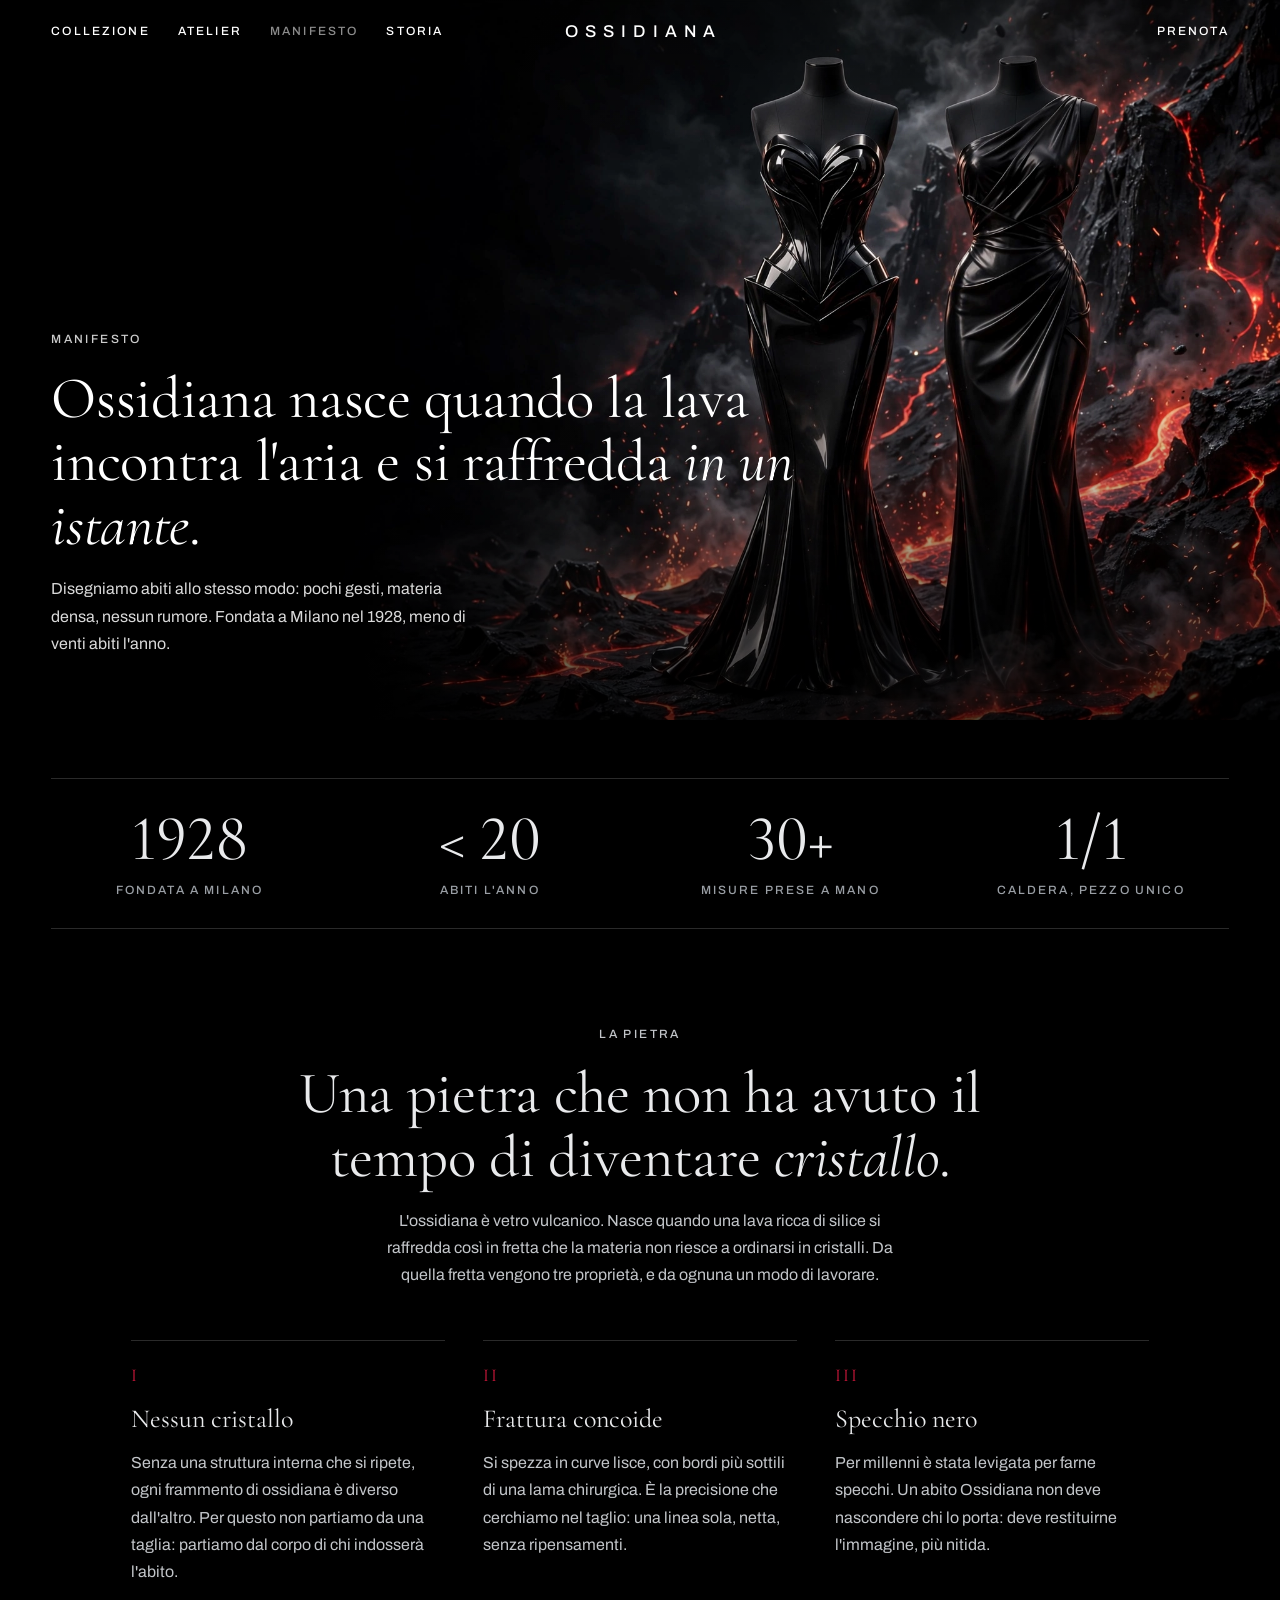
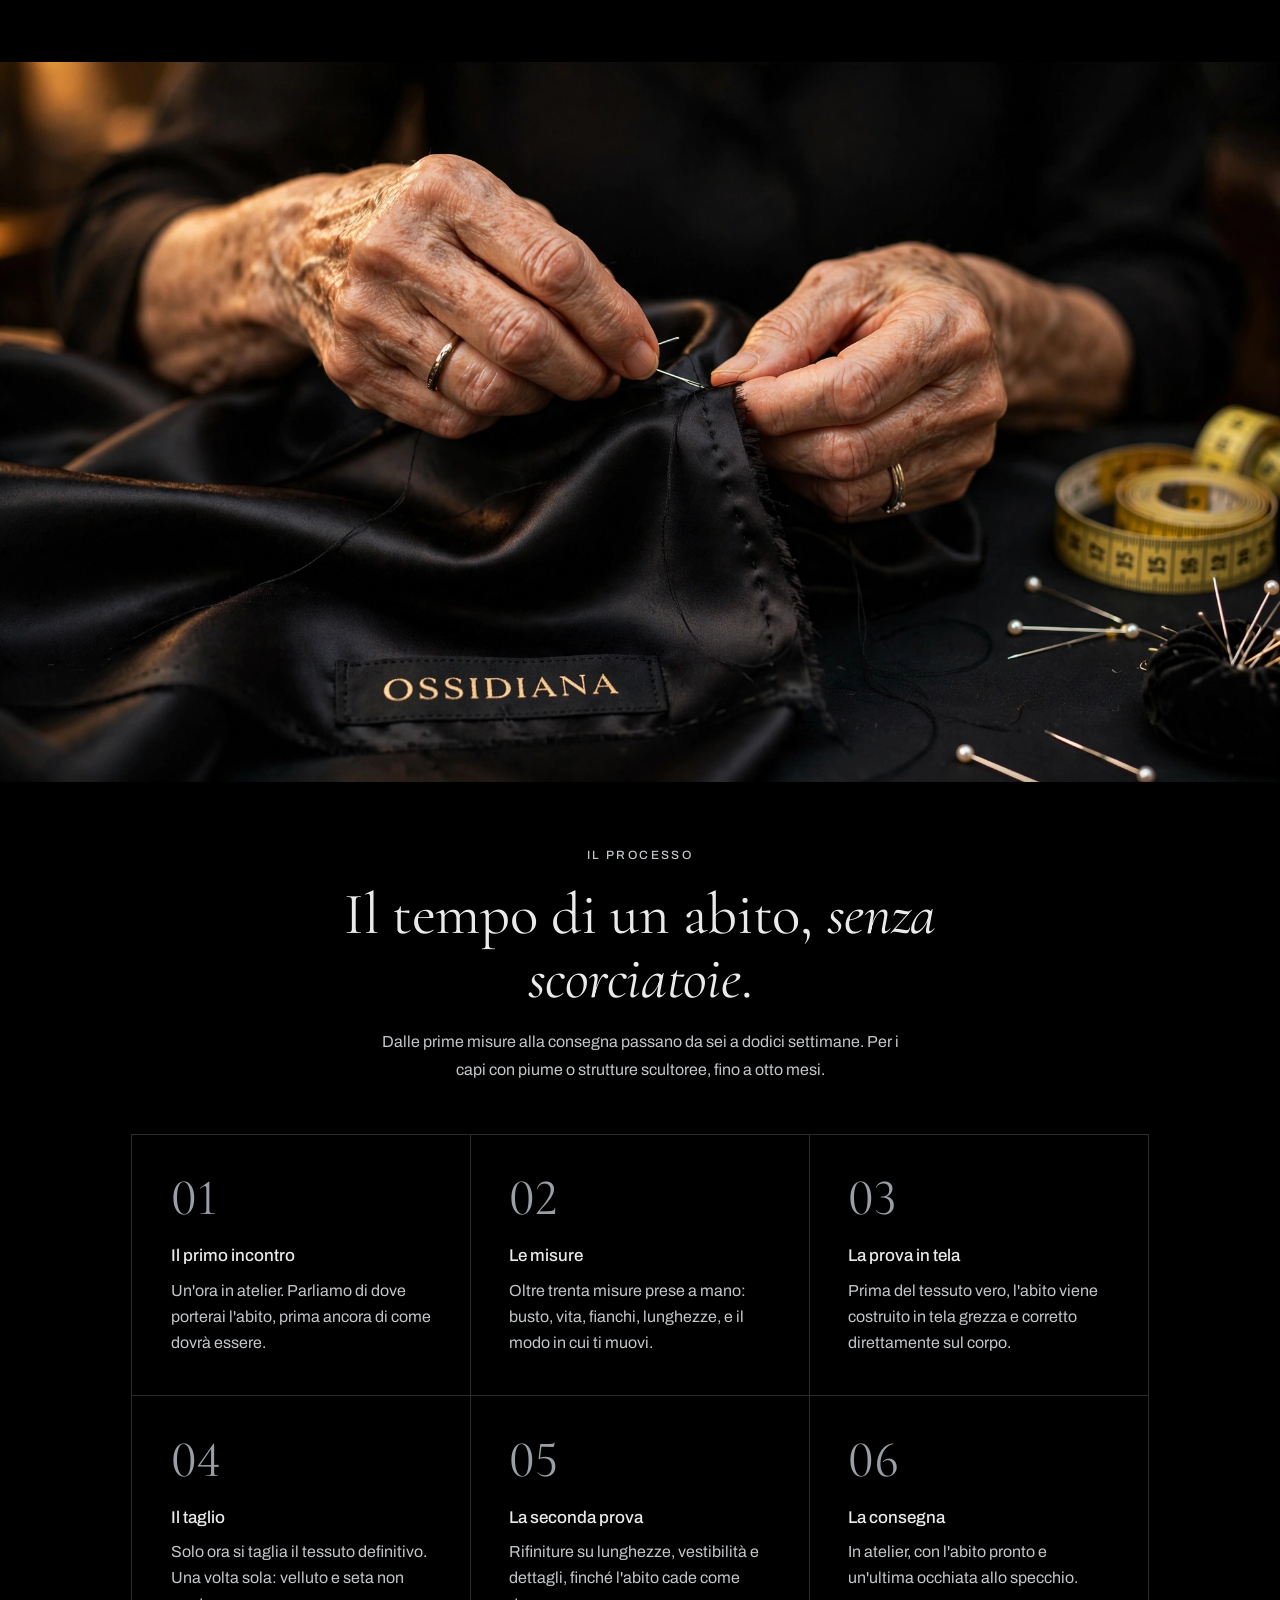
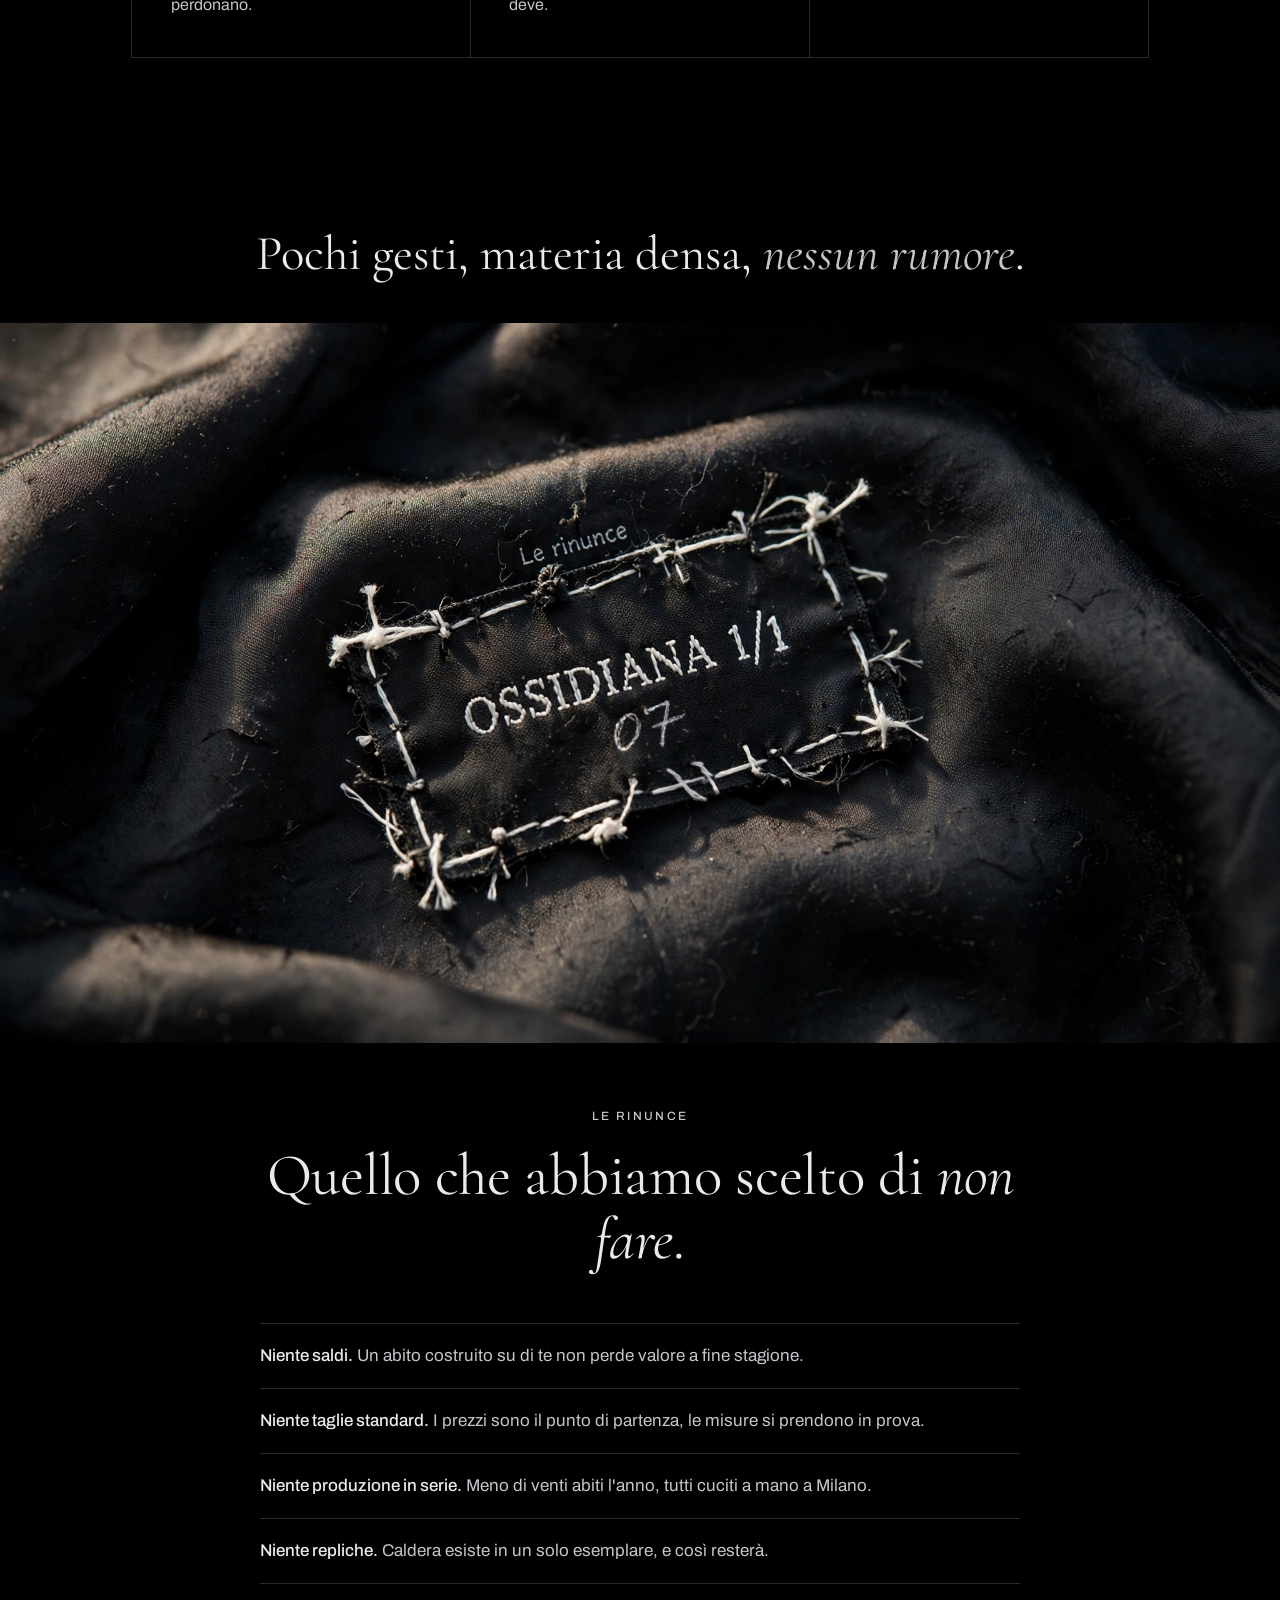
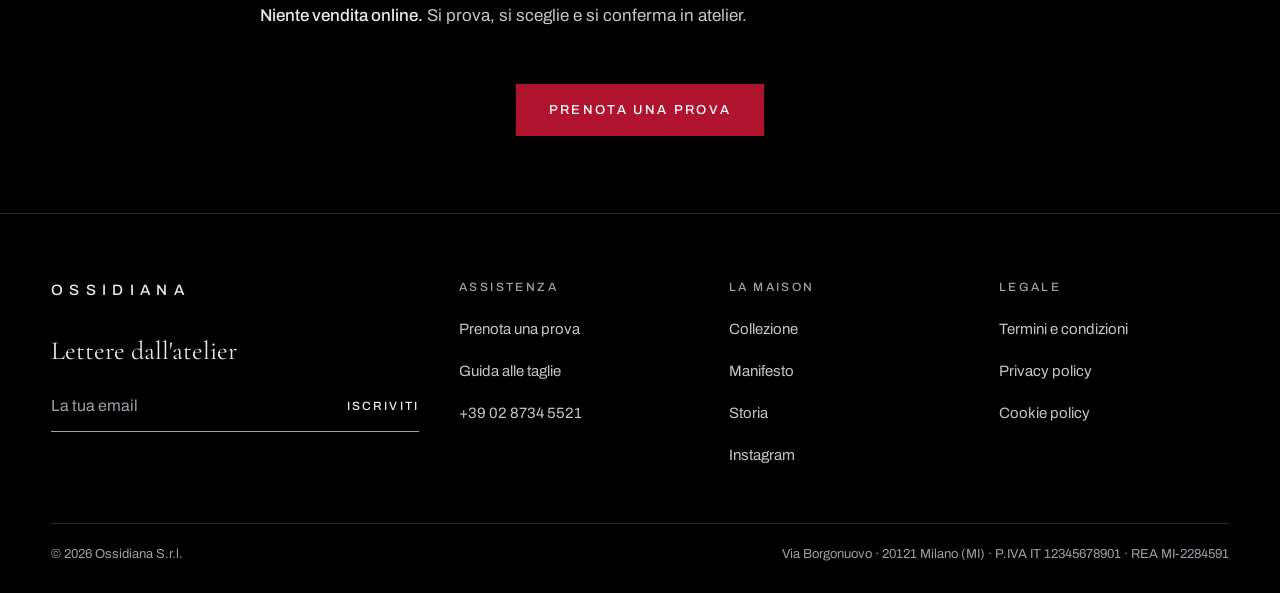
==== commit c7fbf3cb: "feat: sito a versione unica PC/mobile in stile brand di lusso - riscrittura CSS/JS: niente effetti a" ====
--- a/manifesto.html
+++ b/manifesto.html
@@ -3,8 +3,10 @@
 <head>
 <meta charset="UTF-8">
 <meta name="viewport" content="width=device-width, initial-scale=1">
+<meta name="robots" content="noindex, nofollow">
 <title>Ossidiana — Manifesto</title>
 <meta name="description" content="Il manifesto di Ossidiana: pochi gesti, materia densa, nessun rumore. Un solo nero, cucito a mano a Milano.">
+<meta name="theme-color" content="#000000">
 
 <link rel="icon" type="image/svg+xml" href="favicon.svg">
 <link rel="icon" type="image/png" sizes="32x32" href="favicon-32.png">
@@ -23,210 +25,154 @@
 
 <link rel="preconnect" href="https://fonts.googleapis.com">
 <link rel="preconnect" href="https://fonts.gstatic.com" crossorigin>
-<link href="https://fonts.googleapis.com/css2?family=Cormorant+Garamond:ital,wght@0,300;0,400;0,500;1,300;1,400&family=Archivo:wdth,wght@62..125,300;62..125,400;62..125,500;62..125,600&family=JetBrains+Mono:wght@400&display=swap" rel="stylesheet">
-<link rel="stylesheet" href="css/styles.css?v=19">
+<link href="https://fonts.googleapis.com/css2?family=Cormorant+Garamond:ital,wght@0,300;0,400;0,500;1,300;1,400&family=Archivo:wght@400;500&display=swap" rel="stylesheet">
+<link rel="stylesheet" href="css/styles.css?v=35">
+<script>document.documentElement.classList.add('js')</script>
 </head>
 <body>
 
-  <!-- Curtain -->
-  <div class="curtain" data-curtain>
-    <div class="curtain-wipe" data-wipe style="opacity:1">Manifesto</div>
-  </div>
-
-  <!-- Header -->
-  <div class="header-scrim" aria-hidden="true"></div>
   <header class="site-header">
-    <a href="index.html" class="logo" data-goto-page="index.html" data-label="Home">OSSIDIANA</a>
-    <nav class="site-nav">
-      <a href="index.html" data-goto-page="index.html" data-label="Home">Home</a>
-      <a href="manifesto.html" class="is-current" aria-current="page">Manifesto</a>
-      <a href="index.html#collezione" data-goto-page="index.html#collezione" data-label="La collezione">Collezione</a>
-      <a href="index.html#atelier" data-goto-page="index.html#atelier" data-label="Atelier">Atelier</a>
-      <a href="storia.html" data-goto-page="storia.html" data-label="Storia">Storia</a>
-      <a href="#" data-prenota-open>Prenota</a>
+    <button type="button" class="nav-toggle" aria-expanded="false" aria-controls="menu">Menu</button>
+    <nav class="nav-main" aria-label="Principale">
+      <a href="index.html#collezione">Collezione</a>
+      <a href="index.html#atelier">Atelier</a>
+      <a href="manifesto.html" aria-current="page">Manifesto</a>
+      <a href="storia.html">Storia</a>
     </nav>
-    <button class="nav-toggle" type="button" aria-label="Menu" aria-expanded="false">
-      <span></span><span></span><span></span>
-    </button>
+    <a href="index.html" class="logo" aria-label="Ossidiana — home">OSSIDIANA</a>
+    <div class="nav-side">
+      <a href="#" data-prenota>Prenota</a>
+    </div>
   </header>
 
-  <!-- Manifesto -->
-  <section class="storia">
-    <div class="storia-hero manifesto-page-hero">
-      <div class="storia-media">
-        <img class="storia-img" src="assets/manifesto-bg.webp" alt="Dettaglio: spalline in piuma nera su abiti Ossidiana, roccia vulcanica" loading="eager">
-        <div class="storia-dim"></div>
+  <nav class="menu-panel" id="menu" aria-label="Menu">
+      <a href="index.html#collezione">Collezione</a>
+      <a href="index.html#atelier">Atelier</a>
+      <a href="manifesto.html" aria-current="page">Manifesto</a>
+      <a href="storia.html">Storia</a>
+      <a href="#" data-prenota>Prenota una prova</a>
+      <div class="menu-info">Via Borgonuovo, Milano<br>Lunedì – Sabato, 10:00 – 19:00<br>Solo su appuntamento</div>
+  </nav>
+
+  <main>
+    <section class="page-hero" style="--ar:16/9;--pos:50% 50%">
+      <img src="assets/manifesto-hero.webp" alt="Due abiti neri su manichino tra rocce vulcaniche e lava" fetchpriority="high" width="2048" height="1152">
+      <div class="page-hero-text">
+        <span class="label">Manifesto</span>
+        <h1 class="title">Ossidiana nasce quando la lava incontra l'aria e si raffredda <i>in un istante</i>.</h1>
+        <p class="text">Disegniamo abiti allo stesso modo: pochi gesti, materia densa, nessun rumore. Fondata a Milano nel 1928, meno di venti abiti l'anno.</p>
       </div>
-      <div class="storia-content">
-        <div class="chapter-mark"><span class="chapter-name">Manifesto</span></div>
-        <h2>Ossidiana nasce quando la lava incontra l'aria e si raffredda in un istante.</h2>
-        <div class="body-text body-text-light">Disegniamo abiti allo stesso modo: pochi gesti, materia densa, nessun rumore.</div>
-        <div class="manifesto-page-fact">Fondata a Milano nel 1928 · meno di venti abiti l'anno.</div>
-        <a href="storia.html" class="btn btn-outline" data-goto-page="storia.html" data-label="Storia">La nostra storia</a>
+    </section>
+
+    <section class="section">
+      <ul class="stats" data-reveal>
+        <li><b>1928</b><span>Fondata a Milano</span></li>
+        <li><b>&lt; 20</b><span>Abiti l'anno</span></li>
+        <li><b>30+</b><span>Misure prese a mano</span></li>
+        <li><b>1/1</b><span>Caldera, pezzo unico</span></li>
+      </ul>
+    </section>
+
+    <!-- Ogni capitolo: una foto a tutta larghezza, poi testo centrato -->
+    <section class="chapter chapter-text-only" aria-labelledby="cap-pietra">
+      <div class="chapter-body">
+        <div class="chapter-head" data-reveal>
+          <span class="label">La pietra</span>
+          <h2 class="title" id="cap-pietra">Una pietra che non ha avuto il tempo di diventare <i>cristallo</i>.</h2>
+          <p class="text">L'ossidiana è vetro vulcanico. Nasce quando una lava ricca di silice si raffredda così in fretta che la materia non riesce a ordinarsi in cristalli. Da quella fretta vengono tre proprietà, e da ognuna un modo di lavorare.</p>
+        </div>
+        <ol class="props">
+          <li data-reveal><span class="prop-n">I</span><b>Nessun cristallo</b><p>Senza una struttura interna che si ripete, ogni frammento di ossidiana è diverso dall'altro. Per questo non partiamo da una taglia: partiamo dal corpo di chi indosserà l'abito.</p></li>
+          <li data-reveal><span class="prop-n">II</span><b>Frattura concoide</b><p>Si spezza in curve lisce, con bordi più sottili di una lama chirurgica. È la precisione che cerchiamo nel taglio: una linea sola, netta, senza ripensamenti.</p></li>
+          <li data-reveal><span class="prop-n">III</span><b>Specchio nero</b><p>Per millenni è stata levigata per farne specchi. Un abito Ossidiana non deve nascondere chi lo porta: deve restituirne l'immagine, più nitida.</p></li>
+        </ol>
       </div>
-    </div>
+    </section>
 
-    <!-- Perché ossidiana -->
-    <div class="mf-block">
-      <div class="mf-head">
-        <span class="mf-label">La pietra</span>
-        <h3>Una pietra che non ha avuto il tempo di diventare <i>cristallo</i>.</h3>
-        <p class="mf-intro">L'ossidiana è vetro vulcanico. Nasce quando una lava ricca di silice si raffredda così in fretta che la materia non riesce a ordinarsi in cristalli. Da quella fretta vengono tre proprietà, e da ognuna un modo di lavorare.</p>
+    <section class="chapter" aria-labelledby="cap-processo">
+      <figure class="chapter-media" style="--ar:16/9" data-reveal>
+        <img src="assets/processo-cucito.webp" alt="Mani di una sarta che cuciono a mano un abito in seta nera con l'etichetta Ossidiana" loading="lazy" width="2048" height="1152">
+      </figure>
+      <div class="chapter-body">
+        <div class="chapter-head" data-reveal>
+          <span class="label">Il processo</span>
+          <h2 class="title" id="cap-processo">Il tempo di un abito, <i>senza scorciatoie</i>.</h2>
+          <p class="text">Dalle prime misure alla consegna passano da sei a dodici settimane. Per i capi con piume o strutture scultoree, fino a otto mesi.</p>
+        </div>
+        <ol class="step-cards">
+          <li data-reveal><span>01</span><b>Il primo incontro</b><p>Un'ora in atelier. Parliamo di dove porterai l'abito, prima ancora di come dovrà essere.</p></li>
+          <li data-reveal><span>02</span><b>Le misure</b><p>Oltre trenta misure prese a mano: busto, vita, fianchi, lunghezze, e il modo in cui ti muovi.</p></li>
+          <li data-reveal><span>03</span><b>La prova in tela</b><p>Prima del tessuto vero, l'abito viene costruito in tela grezza e corretto direttamente sul corpo.</p></li>
+          <li data-reveal><span>04</span><b>Il taglio</b><p>Solo ora si taglia il tessuto definitivo. Una volta sola: velluto e seta non perdonano.</p></li>
+          <li data-reveal><span>05</span><b>La seconda prova</b><p>Rifiniture su lunghezze, vestibilità e dettagli, finché l'abito cade come deve.</p></li>
+          <li data-reveal><span>06</span><b>La consegna</b><p>In atelier, con l'abito pronto e un'ultima occhiata allo specchio.</p></li>
+        </ol>
       </div>
-      <ol class="mf-props">
-        <li>
-          <span class="mf-prop">Nessun cristallo</span>
-          <p>Senza una struttura interna che si ripete, ogni frammento di ossidiana è diverso dall'altro. Per questo non partiamo da una taglia: partiamo dal corpo di chi indosserà l'abito.</p>
-        </li>
-        <li>
-          <span class="mf-prop">Frattura concoide</span>
-          <p>Si spezza in curve lisce, con bordi più sottili di una lama chirurgica. È la precisione che cerchiamo nel taglio: una linea sola, netta, senza ripensamenti.</p>
-        </li>
-        <li>
-          <span class="mf-prop">Specchio nero</span>
-          <p>Per millenni è stata levigata per farne specchi. Un abito Ossidiana non deve nascondere chi lo porta: deve restituirne l'immagine, più nitida.</p>
-        </li>
-      </ol>
-    </div>
+    </section>
 
-    <!-- Il tempo di un abito -->
-    <div class="mf-block">
-      <div class="mf-head">
-        <span class="mf-label">Il processo</span>
-        <h3>Il tempo di un abito, <i>senza scorciatoie</i>.</h3>
-        <p class="mf-intro">Dalle prime misure alla consegna passano da sei a dodici settimane. Per i capi con piume o strutture scultoree, fino a otto mesi.</p>
+    <section class="section statement" aria-label="Citazione">
+      <div class="statement-inner" data-reveal>
+        <p class="quote">Pochi gesti, materia densa, <i>nessun rumore</i>.</p>
       </div>
-      <ol class="mf-steps">
-        <li><span>01</span><div><b>Il primo incontro</b><p>Un'ora in atelier. Parliamo di dove porterai l'abito, prima ancora di come dovrà essere.</p></div></li>
-        <li><span>02</span><div><b>Le misure</b><p>Oltre trenta misure prese a mano: busto, vita, fianchi, lunghezze, e il modo in cui ti muovi.</p></div></li>
-        <li><span>03</span><div><b>La prova in tela</b><p>Prima del tessuto vero, l'abito viene costruito in tela grezza e corretto direttamente sul corpo.</p></div></li>
-        <li><span>04</span><div><b>Il taglio</b><p>Solo ora si taglia il tessuto definitivo. Una volta sola: velluto e seta non perdonano.</p></div></li>
-        <li><span>05</span><div><b>La seconda prova</b><p>Rifiniture su lunghezze, vestibilità e dettagli, finché l'abito cade come deve.</p></div></li>
-        <li><span>06</span><div><b>La consegna</b><p>In atelier, con l'abito pronto e un'ultima occhiata allo specchio.</p></div></li>
-      </ol>
-    </div>
+    </section>
 
-    <!-- Cosa non facciamo -->
-    <div class="mf-block">
-      <div class="mf-head">
-        <span class="mf-label">Le rinunce</span>
-        <h3>Quello che abbiamo scelto di <i>non fare</i>.</h3>
+    <section class="chapter" aria-labelledby="cap-rinunce">
+      <figure class="chapter-media" style="--ar:16/9" data-reveal>
+        <img src="assets/rinunce-etichetta.webp" alt="Etichetta Ossidiana 1/1 numero 07 cucita a mano" loading="lazy" width="2048" height="1152">
+      </figure>
+      <div class="chapter-body">
+        <div class="chapter-head" data-reveal>
+          <span class="label">Le rinunce</span>
+          <h2 class="title" id="cap-rinunce">Quello che abbiamo scelto di <i>non fare</i>.</h2>
+        </div>
+        <ul class="nots" data-reveal>
+          <li><b>Niente saldi.</b> Un abito costruito su di te non perde valore a fine stagione.</li>
+          <li><b>Niente taglie standard.</b> I prezzi sono il punto di partenza, le misure si prendono in prova.</li>
+          <li><b>Niente produzione in serie.</b> Meno di venti abiti l'anno, tutti cuciti a mano a Milano.</li>
+          <li><b>Niente repliche.</b> Caldera esiste in un solo esemplare, e così resterà.</li>
+          <li><b>Niente vendita online.</b> Si prova, si sceglie e si conferma in atelier.</li>
+        </ul>
+        <div class="chapter-cta" data-reveal><a href="#" class="btn" data-prenota>Prenota una prova</a></div>
       </div>
-      <ul class="mf-nots">
-        <li><b>Niente saldi.</b> Un abito costruito su di te non perde valore a fine stagione.</li>
-        <li><b>Niente taglie standard.</b> I prezzi sul sito sono il punto di partenza, le misure si prendono in prova.</li>
-        <li><b>Niente produzione in serie.</b> Meno di venti abiti l'anno, tutti cuciti a mano a Milano.</li>
-        <li><b>Niente repliche.</b> Caldera esiste in un solo esemplare, e così resterà.</li>
-        <li><b>Niente vendita online.</b> Si prova, si sceglie e si conferma in atelier.</li>
-      </ul>
-      <a href="#" class="btn btn-accent mf-cta" data-prenota-open>Prenota una prova</a>
-    </div>
-  </section>
+    </section>
+  </main>
 
-  <!-- Prenota -->
-  <div class="prenota-modal" data-prenota-modal>
-    <div class="prenota-modal-bg" data-prenota-modal-bg></div>
-    <div class="prenota-modal-panel" data-prenota-modal-panel>
-      <a href="#" class="prenota-modal-close" data-prenota-modal-close>Chiudi ✕</a>
-      <div class="prenota-intro">
-        <div class="eyebrow eyebrow-mono"><span class="eyebrow-rule"></span>PRENOTAZIONE</div>
-        <h2>Richiedi la tua <i>prova</i>.</h2>
-        <div class="body-text">Lasciaci i tuoi dati: confermiamo data e ora in atelier entro 24 ore.</div>
-      </div>
-      <form class="prenota-form" data-prenota-form>
-        <div class="prenota-row">
-          <label class="prenota-field">Nome e cognome<input type="text" name="nome" required></label>
-          <label class="prenota-field">Email<input type="email" name="email" required></label>
-        </div>
-        <div class="prenota-field">
-          <span class="prenota-label">Capo di interesse</span>
-          <div class="prenota-select" data-prenota-select>
-            <button type="button" class="prenota-select-btn" data-prenota-select-btn>
-              <span data-prenota-select-label>Nessuna preferenza</span>
-              <span class="prenota-select-arrow">▾</span>
-            </button>
-            <ul class="prenota-select-list" data-prenota-select-list>
-              <li data-value="">Nessuna preferenza</li>
-              <li data-value="01 — Ombra">01 — Ombra</li>
-              <li data-value="02 — Nocturne">02 — Nocturne</li>
-              <li data-value="03 — Eclissi">03 — Eclissi</li>
-              <li data-value="04 — Venere">04 — Venere</li>
-              <li data-value="05 — Corvo">05 — Corvo</li>
-              <li data-value="06 — Obsidian Wing">06 — Obsidian Wing</li>
-              <li data-value="Caldera — pezzo unico">Caldera — pezzo unico</li>
-            </ul>
-          </div>
-        </div>
-        <div class="prenota-field">
-          <span class="prenota-label">Giorno preferito</span>
-          <div class="prenota-calendar" data-prenota-calendar>
-            <div class="prenota-cal-head">
-              <button type="button" class="prenota-cal-nav" data-cal-prev aria-label="Mese precedente">‹</button>
-              <span data-cal-month></span>
-              <button type="button" class="prenota-cal-nav" data-cal-next aria-label="Mese successivo">›</button>
-            </div>
-            <div class="prenota-cal-dow">
-              <span>L</span><span>M</span><span>M</span><span>G</span><span>V</span><span>S</span><span>D</span>
-            </div>
-            <div class="prenota-cal-grid" data-cal-grid></div>
-          </div>
-        </div>
-        <label class="prenota-field"><span>Messaggio <span class="prenota-optional">(opzionale)</span></span><textarea name="messaggio" rows="3"></textarea></label>
-        <button type="submit" class="btn btn-accent">Invia richiesta</button>
-      </form>
-    </div>
-  </div>
-
-  <!-- Info modal (guida taglie, termini, privacy, cookie) -->
-  <div class="info-modal" data-info-modal>
-    <div class="prenota-modal-bg" data-info-modal-bg></div>
-    <div class="prenota-modal-panel info-modal-panel" data-info-modal-panel>
-      <a href="#" class="prenota-modal-close" data-info-modal-close>Chiudi ✕</a>
-      <div class="eyebrow eyebrow-mono" data-info-eyebrow><span class="eyebrow-rule"></span></div>
-      <h2 data-info-title></h2>
-      <div class="info-body" data-info-body></div>
-    </div>
-  </div>
-
-  <!-- Footer -->
   <footer class="site-footer">
     <div class="footer-top">
       <div class="footer-brand">
         <div class="footer-logo">OSSIDIANA</div>
-        <div class="footer-newsletter">
-          <div class="footer-newsletter-title">Lettere dall'atelier</div>
-          <form class="newsletter-form" data-newsletter-form>
-            <input type="email" name="email" placeholder="La tua email" required aria-label="La tua email">
-            <button type="submit">Iscriviti</button>
-          </form>
-        </div>
+        <div class="newsletter-title">Lettere dall'atelier</div>
+        <form class="newsletter-form" data-newsletter-form>
+          <input type="email" name="email" placeholder="La tua email" required aria-label="La tua email">
+          <button type="submit">Iscriviti</button>
+        </form>
       </div>
       <div class="footer-col">
-        <div class="footer-col-title">Assistenza</div>
-        <a href="#" data-info-open="taglie">Guida alle taglie</a>
-        <a href="#" data-prenota-open>Contatti</a>
+        <span class="label">Assistenza</span>
+        <button type="button" data-prenota>Prenota una prova</button>
+        <button type="button" data-info="taglie">Guida alle taglie</button>
+        <a href="tel:+390287345521">+39 02 8734 5521</a>
       </div>
       <div class="footer-col">
-        <div class="footer-col-title">Il brand</div>
-        <a href="manifesto.html" class="is-current" aria-current="page">Manifesto</a>
-        <a href="storia.html" data-goto-page="storia.html" data-label="Storia">Storia</a>
-        <a href="index.html#atelier" data-goto-page="index.html#atelier" data-label="Atelier">Atelier</a>
-        <a href="#" target="_blank" rel="noopener">Instagram</a>
+        <span class="label">La maison</span>
+        <a href="index.html#collezione">Collezione</a>
+        <a href="manifesto.html">Manifesto</a>
+        <a href="storia.html">Storia</a>
+        <a href="#" rel="noopener">Instagram</a>
       </div>
       <div class="footer-col">
-        <div class="footer-col-title">Legale</div>
-        <a href="#" data-info-open="termini">Termini e condizioni</a>
-        <a href="#" data-info-open="privacy">Privacy policy</a>
-        <a href="#" data-info-open="cookie">Cookie policy</a>
+        <span class="label">Legale</span>
+        <button type="button" data-info="termini">Termini e condizioni</button>
+        <button type="button" data-info="privacy">Privacy policy</button>
+        <button type="button" data-info="cookie">Cookie policy</button>
       </div>
     </div>
-    <div class="footer-divider"></div>
     <div class="footer-bottom">
       <span>© 2026 Ossidiana S.r.l.</span>
       <span>Via Borgonuovo · 20121 Milano (MI) · P.IVA IT 12345678901 · REA MI-2284591</span>
     </div>
   </footer>
 
-  <script src="js/main.js?v=8"></script>
+  <script src="js/main.js?v=12"></script>
 </body>
 </html>
--- a/css/styles.css
+++ b/css/styles.css
@@ -1,1996 +1,959 @@
 /* ==========================================================================
-   Ossidiana — Collezione 01 · Autunno Inverno 2026
+   Ossidiana — Collezione I · Autunno Inverno 2026
+   Una sola struttura per ogni schermo: le griglie si riducono, il resto no.
    ========================================================================== */
 
 :root {
-  --bg: #0a0a0a;
-  --bg-alt: #131313;
-  --bg-curtain: #060606;
+  /* un solo nero, ovunque (anche dietro le foto e nei campi) */
+  --bg: #000;
+  --bg-alt: #000;
   --text: #e9eaec;
-  --muted-1: #9ca1a7;
-  --muted-2: #7d8288;
-  --muted-3: #aeb3b8;
-  --muted-4: #c7cbcf;
-  --border-subtle: #23252a;
-  --border-mid: #34373c;
+  --muted: #c2c5c9;
+  --muted-2: #9a9fa5;
+  --line: #2a2a2a;
   --accent: #b0132e;
-  --accent-dim: #6e0c1d;
-  --meta-text: #5b6066;
+  --accent-hover: #c8173a;
 
   --font-serif: 'Cormorant Garamond', serif;
   --font-sans: 'Archivo', sans-serif;
-  --font-mono: 'JetBrains Mono', monospace;
+
+  --gutter: clamp(20px, 4vw, 56px);
+  --header-h: 64px;
+  --ease: cubic-bezier(.2, .7, .2, 1);
 }
 
 * { box-sizing: border-box; }
 
-html, body {
+html {
+  background: var(--bg);
+  scroll-behavior: smooth;
+  scroll-padding-top: var(--header-h);
+  overflow-x: clip;
+  -webkit-text-size-adjust: 100%;
+}
+
+body {
   margin: 0;
   background: var(--bg);
-  -webkit-font-smoothing: antialiased;
-}
-
-body {
   color: var(--text);
   font-family: var(--font-sans);
-}
-
-a {
-  color: inherit;
-  text-decoration: none;
-  transition: opacity .35s, color .35s;
-}
-a:hover { opacity: .7; }
-
-::selection {
-  background: var(--accent);
-  color: var(--bg);
-}
-
-/* Fine paper grain — keeps flat dark backgrounds from reading as digital-flat */
-body::after {
-  content: '';
-  position: fixed;
-  inset: 0;
-  z-index: 100;
-  pointer-events: none;
-  opacity: .05;
-  mix-blend-mode: overlay;
-  background-image: url("data:image/svg+xml,%3Csvg xmlns='http://www.w3.org/2000/svg' width='180' height='180'%3E%3Cfilter id='n'%3E%3CfeTurbulence type='fractalNoise' baseFrequency='0.9' numOctaves='2' stitchTiles='stitch'/%3E%3C/filter%3E%3Crect width='100%25' height='100%25' filter='url(%23n)'/%3E%3C/svg%3E");
-}
-
+  font-size: 16px;
+  line-height: 1.6;
+  -webkit-font-smoothing: antialiased;
+}
+
+a { color: inherit; text-decoration: none; }
 img { display: block; max-width: 100%; }
-
-h1, h2, p { margin: 0; }
-
-.eyebrow {
-  font-size: 11px;
-  letter-spacing: .24em;
+h1, h2, h3, p, figure, blockquote { margin: 0; }
+button { font: inherit; color: inherit; }
+
+::selection { background: var(--accent); color: #fff; }
+
+:focus-visible { outline: 1px solid var(--text); outline-offset: 3px; }
+
+/* ---------- Tipografia ---------- */
+
+.label {
+  font-size: 12px;
+  font-weight: 500;
+  letter-spacing: .2em;
   text-transform: uppercase;
-  color: var(--muted-3);
-}
-.eyebrow-mono {
-  font-family: var(--font-mono);
-  letter-spacing: .2em;
-  color: var(--muted-2);
-}
-.eyebrow-light { color: var(--muted-3); }
-.hero-eyebrow { display: flex; align-items: center; gap: 14px; }
-.eyebrow-rule { width: 30px; height: 1px; background: var(--accent); flex-shrink: 0; }
-
-.hero-subline {
+  color: var(--muted);
+}
+
+.title {
   font-family: var(--font-serif);
-  font-style: italic;
-  font-weight: 300;
-  font-size: clamp(17px, 1.6vw, 21px);
-  color: var(--muted-3);
-  max-width: 34ch;
-}
-
-.body-text {
-  font-size: 15px;
-  font-weight: 300;
+  font-weight: 400;
+  font-size: clamp(34px, 4.6vw, 66px);
+  line-height: 1.08;
+  letter-spacing: -.005em;
+  font-variant-numeric: lining-nums;
+}
+.title i { font-style: italic; }
+
+.text {
+  color: var(--muted);
+  font-size: clamp(16px, 1.2vw, 18px);
   line-height: 1.7;
-  letter-spacing: .005em;
-  color: var(--muted-1);
-  text-wrap: pretty;
-}
-.body-text-light { color: var(--muted-4); }
-@media (max-width: 760px), (hover: none) and (max-height: 500px), (hover: none) and (max-width: 1024px) and (orientation: portrait) {
-  .body-text { font-size: 16px; line-height: 1.65; color: var(--muted-3); }
-}
+  max-width: 48ch;
+}
+
+.link {
+  position: relative;
+  display: inline-flex;
+  align-items: center;
+  gap: 10px;
+  padding: 10px 0 6px;
+  font-size: 13px;
+  font-weight: 500;
+  letter-spacing: .18em;
+  text-transform: uppercase;
+  border-bottom: 1px solid currentColor;
+  background: none;
+  border-top: 0;
+  border-left: 0;
+  border-right: 0;
+  cursor: pointer;
+  transition: opacity .3s;
+}
+.link:hover { opacity: .65; }
 
 .btn {
   display: inline-flex;
   align-items: center;
-  gap: 10px;
-  padding: 17px 30px;
-  font-size: 11px;
-  letter-spacing: .16em;
+  justify-content: center;
+  min-height: 52px;
+  padding: 0 32px;
+  border: 1px solid var(--accent);
+  background: var(--accent);
+  color: #fff;
+  font-family: var(--font-sans);
+  font-size: 13px;
+  font-weight: 500;
+  letter-spacing: .18em;
   text-transform: uppercase;
-  font-weight: 600;
-}
-.btn-arrow {
-  display: inline-block;
-  transition: transform .35s cubic-bezier(.2, .7, .2, 1);
-}
-.btn:hover .btn-arrow { transform: translateX(5px); }
-.btn-light { background: var(--text); color: var(--bg); transition: background .4s, color .4s; }
-.btn-light:hover { background: var(--accent); color: var(--text); opacity: 1; }
-.btn-outline { border: 1px solid var(--accent); transition: border-color .35s, background .35s; }
-.btn-outline:hover { border-color: var(--accent); background: rgba(176, 19, 46, .14); opacity: 1; }
-.btn-accent { background: var(--accent); color: var(--text); transition: background .35s; }
-.btn-accent:hover { background: #c81b3c; opacity: 1; }
-
-/* ---------- Curtain / intro ---------- */
-
-.curtain {
+  cursor: pointer;
+  transition: background .3s, border-color .3s, color .3s;
+}
+.btn:hover { background: var(--accent-hover); border-color: var(--accent-hover); }
+
+.btn-ghost {
+  background: transparent;
+  border-color: rgba(233, 234, 236, .5);
+  color: var(--text);
+}
+.btn-ghost:hover { background: var(--text); border-color: var(--text); color: var(--bg); }
+
+/* Comparsa morbida, una volta sola (attiva solo con JS) */
+.js [data-reveal] {
+  opacity: 0;
+  transform: translateY(14px);
+  transition: opacity 1s var(--ease), transform 1s var(--ease);
+}
+.js [data-reveal].is-in { opacity: 1; transform: none; }
+
+@media (prefers-reduced-motion: reduce) {
+  html { scroll-behavior: auto; }
+  .js [data-reveal] { opacity: 1; transform: none; transition: none; }
+}
+
+/* ---------- Header ---------- */
+
+.site-header {
+  position: fixed;
+  inset: 0 0 auto 0;
+  z-index: 50;
+  height: var(--header-h);
+  padding: 0 var(--gutter);
+  display: grid;
+  grid-template-columns: 1fr auto 1fr;
+  align-items: center;
+  color: #fff;
+  border-bottom: 1px solid transparent;
+  transition: background .4s, border-color .4s;
+}
+.site-header.is-solid,
+.site-header.menu-open {
+  background: rgba(0, 0, 0, .96);
+  border-bottom-color: var(--line);
+}
+
+.logo {
+  grid-column: 2;
+  grid-row: 1;
+  font-weight: 500;
+  font-size: 17px;
+  letter-spacing: .42em;
+  margin-right: -.42em; /* compensa la spaziatura dopo l'ultima lettera */
+}
+
+.nav-main, .nav-side {
+  grid-row: 1;
+  display: flex;
+  align-items: center;
+  gap: 28px;
+}
+.nav-main { grid-column: 1; }
+.nav-side { grid-column: 3; justify-content: flex-end; }
+
+.nav-main a, .nav-side a, .nav-toggle {
+  position: relative;
+  font-size: 12px;
+  font-weight: 500;
+  letter-spacing: .18em;
+  text-transform: uppercase;
+  transition: opacity .3s;
+}
+.nav-main a:hover, .nav-side a:hover { opacity: .65; }
+.nav-main a[aria-current="page"] { opacity: .55; }
+/* area di tocco più ampia, aspetto invariato */
+.nav-main a::before, .nav-side a::before, .nav-toggle::before {
+  content: '';
+  position: absolute;
+  inset: -14px -8px;
+}
+
+.nav-toggle {
+  display: none;
+  grid-column: 1;
+  grid-row: 1;
+  justify-self: start;
+  background: none;
+  border: 0;
+  padding: 0;
+  cursor: pointer;
+}
+
+/* Menu a schermo intero (telefono e tablet) */
+.menu-panel {
   position: fixed;
   inset: 0;
-  z-index: 60;
-  background: var(--bg-curtain);
-  display: flex;
-  align-items: center;
-  justify-content: center;
-  transform: translateY(0);
-  will-change: transform;
-}
-
-.curtain-intro {
+  z-index: 49;
+  background: var(--bg);
+  padding: calc(var(--header-h) + 32px) var(--gutter) 40px;
   display: flex;
   flex-direction: column;
-  align-items: center;
-  gap: 20px;
-}
-
-.curtain-letters {
-  display: flex;
-  font-size: clamp(34px, 6vw, 84px);
-  font-weight: 400;
-  font-stretch: 100%;
-  letter-spacing: .22em;
-  padding-left: .22em;
-}
-.letter-mask { overflow: hidden; display: block; }
-.letter {
-  display: block;
-  transform: translateY(110%);
+  align-items: flex-start;
   opacity: 0;
-  transition: transform 1s cubic-bezier(.77, 0, .18, 1), opacity 1s;
-}
-
-.curtain-wipe {
-  position: absolute;
-  inset: 0;
-  display: flex;
-  align-items: center;
-  justify-content: center;
-  opacity: 0;
+  visibility: hidden;
+  transition: opacity .35s, visibility 0s .35s;
+  overflow-y: auto;
+}
+.menu-panel.is-open { opacity: 1; visibility: visible; transition: opacity .35s; }
+.menu-panel a {
   font-family: var(--font-serif);
-  font-style: italic;
-  font-size: clamp(40px, 6vw, 96px);
-  font-weight: 300;
-}
-
-/* ---------- Header / nav ---------- */
-
-.header-scrim {
-  position: fixed;
-  top: 0; left: 0; right: 0;
-  height: 130px;
-  z-index: 39;
-  pointer-events: none;
-  background: linear-gradient(to bottom, rgba(0,0,0,.55), rgba(0,0,0,0));
-}
-
-.site-header {
-  position: fixed;
-  top: 0; left: 0; right: 0;
-  z-index: 40;
-  display: flex;
-  justify-content: space-between;
-  align-items: center;
-  padding: 28px clamp(20px, 4vw, 56px);
-  mix-blend-mode: difference;
-  color: var(--text);
-}
-.logo {
-  font-size: 17px;
-  font-weight: 500;
-  font-stretch: 100%;
-  letter-spacing: .22em;
-}
-.site-nav {
-  display: flex;
-  gap: clamp(16px, 2.6vw, 40px);
-  font-size: 11px;
-  letter-spacing: .16em;
-  text-transform: uppercase;
-  font-weight: 500;
-}
-.site-nav a {
+  font-size: 36px;
+  line-height: 1.55;
+}
+.menu-panel a[aria-current="page"] { color: var(--muted-2); }
+.menu-info {
+  margin-top: auto;
+  padding-top: 32px;
+  color: var(--muted);
+  font-size: 15px;
+  line-height: 1.8;
+}
+
+@media (max-width: 900px) {
+  .nav-main { display: none; }
+  .nav-toggle { display: block; }
+}
+@media (min-width: 901px) {
+  .menu-panel { display: none; }
+}
+
+/* ---------- Hero (home) ---------- */
+
+/* Le foto non vengono mai deformate né tagliate a caso: ogni riquadro ha le
+   proporzioni della sua foto. Solo l'apertura su schermi molto larghi o
+   verticali taglia, ancorata alla figura (piedi compresi). */
+.hero {
   position: relative;
-  padding-bottom: 3px;
-}
-.site-nav a::after {
-  content: '';
-  position: absolute;
-  left: 0; right: 100%;
-  bottom: 0;
-  height: 1px;
-  background: var(--accent);
-  transition: right .35s cubic-bezier(.2, .7, .2, 1);
-}
-.site-nav a:hover { opacity: 1; }
-.site-nav a:hover::after { right: 0; }
-.site-nav a.is-current { opacity: 1; }
-.site-nav a.is-current::after { right: 0; }
-
-.nav-toggle {
-  position: relative;
-  z-index: 41;
-  display: none;
-  flex-direction: column;
-  gap: 5px;
-  background: none;
-  border: none;
-  padding: 8px;
-  margin: -8px;
-  cursor: pointer;
-}
-.nav-toggle span {
-  display: block;
-  width: 22px;
-  height: 1px;
-  background: currentColor;
-  transition: transform .3s, opacity .3s;
-}
-.nav-toggle.is-open span:nth-child(1) { transform: translateY(6px) rotate(45deg); }
-.nav-toggle.is-open span:nth-child(2) { opacity: 0; }
-.nav-toggle.is-open span:nth-child(3) { transform: translateY(-6px) rotate(-45deg); }
-
-@media (max-width: 760px), (hover: none) and (max-height: 500px), (hover: none) and (max-width: 1024px) and (orientation: portrait) {
-  .nav-toggle { display: flex; }
-  .site-nav {
-    position: fixed;
-    inset: 0;
-    z-index: 39;
-    isolation: isolate;
-    background: var(--bg-curtain);
-    mix-blend-mode: normal;
-    flex-direction: column;
-    /* centred via the flexible spacers below, not justify-content:center:
-       that pushes the first link (Manifesto) above the top edge, out of
-       scroll reach, whenever Safari's visible height is shorter than the menu */
-    justify-content: flex-start;
-    align-items: stretch;
-    gap: 0;
-    padding: 84px clamp(28px, 8vw, 56px) 32px;
-    overflow-y: auto;
-    transform: translateY(-100%);
-    transition: transform .5s cubic-bezier(.77, 0, .18, 1);
-    pointer-events: none;
-  }
-  .site-nav.nav-open {
-    transform: translateY(0);
-    pointer-events: auto;
-  }
-  .site-nav::before,
-  .site-nav::after { content: ''; flex: 1 0 0; }
-  .site-header.nav-is-open {
-    mix-blend-mode: normal;
-  }
-  .site-nav a {
-    display: flex;
-    align-items: center;
-    padding: 18px 0;
-    border-bottom: 1px solid var(--border-subtle);
-    font-family: var(--font-serif);
-    font-weight: 300;
-    font-size: clamp(28px, 8vw, 40px);
-    letter-spacing: -.01em;
-    text-transform: none;
-  }
-  .site-nav a:last-child {
-    border-bottom: none;
-    align-self: flex-start;
-    margin-top: 28px;
-    padding: 17px 30px;
-    background: var(--accent);
-    color: var(--text);
-    font-family: var(--font-sans);
-    font-size: 11px;
-    letter-spacing: .16em;
-    text-transform: uppercase;
-    font-weight: 600;
-  }
-}
-
-.chapter-indicator {
-  position: fixed;
-  left: clamp(20px, 4vw, 56px);
-  bottom: 28px;
-  z-index: 40;
-  display: flex;
-  gap: 14px;
-  align-items: baseline;
-  mix-blend-mode: difference;
-  color: var(--text);
-  font-family: var(--font-mono);
-  font-size: 11px;
-  letter-spacing: .14em;
-}
-.chapter-indicator [data-ch-l] { text-transform: uppercase; }
-/* On mobile the fixed indicator sits on top of body copy in every section */
-@media (max-width: 760px), (hover: none) and (max-height: 500px), (hover: none) and (max-width: 1024px) and (orientation: portrait) {
-  .chapter-indicator { display: none; }
-}
-.chapter-rule {
-  width: 40px;
-  height: 1px;
-  background: var(--accent);
-  align-self: center;
-}
-
-/* ---------- Hero ---------- */
-
-.hero {
-  height: 220vh;
-  position: relative;
-}
-.hero-sticky {
-  position: sticky;
-  top: 0;
-  height: 100vh;
+  aspect-ratio: 16 / 9;
+  max-height: 100vh;
+  max-height: 100svh;
+  width: 100%;
   overflow: hidden;
-}
-.hero-sticky { background: var(--bg); }
-.hero-img {
-  position: absolute;
-  top: 0;
-  right: 0;
-  height: 100%;
-  width: auto;
-  max-width: none;
-  transform: scale(1.12);
-  transform-origin: right center;
-  will-change: transform;
-}
-@media (max-width: 760px), (hover: none) and (max-height: 500px), (hover: none) and (max-width: 1024px) and (orientation: portrait) {
-  .hero { height: auto; }
-  .hero-sticky {
-    position: relative;
-    top: auto;
-    height: 88vh;
-    min-height: 520px;
-  }
-  .hero-img {
-    left: 0;
-    width: 100%;
-    height: 100%;
-    object-fit: cover;
-    object-position: 78% 26%;
-    transform: none !important;
-    transform-origin: center;
-  }
-  .hero-title { bottom: clamp(28px, 6vh, 60px); }
-}
-.hero-dim {
-  position: absolute;
-  inset: 0;
-  background: linear-gradient(180deg, rgba(6, 6, 6, .55) 0%, rgba(6, 6, 6, .2) 40%, rgba(6, 6, 6, .9) 100%);
-  opacity: .85;
-}
-.hero-veil {
-  position: absolute;
-  inset: 0;
-  background: rgb(7, 7, 7);
-  opacity: 0;
-  pointer-events: none;
-}
-.hero-title {
-  position: absolute;
-  left: clamp(20px, 4vw, 56px);
-  right: clamp(20px, 4vw, 56px);
-  bottom: clamp(80px, 12vh, 140px);
-  display: flex;
-  justify-content: space-between;
-  align-items: flex-end;
-  gap: 32px;
-  flex-wrap: wrap;
-}
-.hero-title-main {
-  display: flex;
-  flex-direction: column;
-  gap: 28px;
-  opacity: 0;
-  transform: translateY(40px);
-  transition: opacity 1.4s, transform 1.4s cubic-bezier(.2, .7, .2, 1);
-}
-.hero-title-main h1 {
-  font-family: var(--font-serif);
-  font-weight: 300;
-  font-size: clamp(56px, 9vw, 148px);
-  line-height: .88;
-  letter-spacing: -.02em;
-  max-width: 11ch;
-  text-wrap: balance;
-}
-.hero-scroll {
-  display: flex;
-  flex-direction: column;
-  align-items: center;
-  gap: 12px;
-  font-size: 10px;
-  letter-spacing: .24em;
-  text-transform: uppercase;
-  color: var(--muted-3);
-  opacity: 0;
-  transition: opacity 1.4s .3s;
-}
-.scroll-line {
-  width: 1px;
-  height: 56px;
-  background: linear-gradient(var(--text), transparent);
-}
-
-/* ---------- Manifesto ---------- */
-
-.manifesto {
-  height: 260vh;
-  position: relative;
-  background: var(--bg-alt);
-}
-.manifesto-sticky {
-  position: sticky;
-  top: 0;
-  height: 100vh;
-  overflow: hidden;
-}
-.manifesto-img {
+  color: #fff;
+  background: #000;
+}
+.hero img {
   position: absolute;
   inset: 0;
   width: 100%;
   height: 100%;
   object-fit: cover;
-  object-position: 34% 52%;
-  transform: scale(1.1);
-  will-change: transform;
-}
-.manifesto-dim {
-  position: absolute;
-  inset: 0;
-  background:
-    linear-gradient(255deg, rgba(7, 7, 7, .05) 0%, rgba(7, 7, 7, .3) 50%, rgba(7, 7, 7, .7) 85%),
-    linear-gradient(0deg, rgba(7, 7, 7, .3) 0%, rgba(7, 7, 7, 0) 32%);
-}
-.manifesto-veil {
-  position: absolute;
-  inset: 0;
-  background: rgb(7, 7, 7);
-  opacity: .5;
-  pointer-events: none;
-}
-.manifesto-numeral {
-  position: absolute;
-  bottom: 6%;
-  left: clamp(20px, 4vw, 56px);
-  font-family: var(--font-serif);
-  font-weight: 300;
-  font-size: clamp(90px, 11vw, 200px);
-  line-height: 1;
-  color: transparent;
-  -webkit-text-stroke: 1px rgba(233, 234, 236, .16);
-  pointer-events: none;
-  user-select: none;
-  opacity: 0;
-  transition: opacity .3s;
-}
-.manifesto-content {
-  position: absolute;
-  top: 50%;
-  right: clamp(20px, 6vw, 100px);
-  transform: translateY(-50%);
-  width: min(46vw, 620px);
-  display: flex;
-  flex-direction: column;
-  gap: 26px;
-  z-index: 2;
-}
-.manifesto-eyebrow {
-  display: flex;
-  align-items: center;
-  gap: 14px;
-  opacity: 0;
-  transform: translateX(24px);
-  transition: opacity .3s, transform .3s;
-}
-.manifesto-text {
-  font-family: var(--font-serif);
-  font-weight: 300;
-  font-size: clamp(30px, 3.4vw, 58px);
-  line-height: 1.16;
-  letter-spacing: -.01em;
-  text-wrap: pretty;
-  display: flex;
-  flex-wrap: wrap;
-  column-gap: .26em;
-}
-.manifesto-text .word {
-  opacity: .12;
-  transition: opacity .4s;
-}
-.manifesto-fact {
-  padding-left: 16px;
-  border-left: 2px solid var(--accent);
-  font-family: var(--font-mono);
-  font-size: 11px;
-  letter-spacing: .06em;
-  color: var(--muted-4);
-  opacity: 0;
-  transform: translateX(24px);
-  transition: opacity .3s, transform .3s;
-}
-.manifesto-cta {
-  align-self: flex-start;
-  opacity: 0;
-  transform: translateX(24px);
-  transition: opacity .3s, transform .3s;
-}
-@media (max-width: 760px), (hover: none) and (max-height: 500px), (hover: none) and (max-width: 1024px) and (orientation: portrait) {
-  /* Su mobile il capitolo Manifesto non e' inline nella home: vive da
-     solo su manifesto.html (vedi nav-manifesto-desktop/-mobile). */
-  .manifesto { display: none; }
-}
-
-/* Richiamo in home verso manifesto.html, al posto del capitolo inline */
-.manifesto-teaser { display: none; }
-@media (max-width: 760px), (hover: none) and (max-height: 500px), (hover: none) and (max-width: 1024px) and (orientation: portrait) {
-  /* nero pieno come la Collezione che segue: nessuna cucitura tra le due */
-  .manifesto-teaser {
-    display: flex;
-    flex-direction: column;
-    align-items: flex-start;
-    gap: 22px;
-    padding: 56px 24px 24px;
-    background: var(--bg-curtain);
-  }
-  .manifesto-teaser .eyebrow { display: flex; align-items: center; gap: 14px; }
-  .manifesto-teaser-text {
-    font-family: var(--font-serif);
-    font-weight: 300;
-    font-size: clamp(30px, 8.5vw, 40px);
-    line-height: 1.1;
-    letter-spacing: -.01em;
-  }
-}
-
-/* ---------- Collezione ---------- */
-
-.collezione {
-  height: 760vh;
-  position: relative;
-  background: var(--bg-curtain);
-}
-.collezione-sticky {
-  position: sticky;
-  top: 0;
-  height: 100vh;
-  overflow: hidden;
-}
-.collezione-track {
-  display: flex;
-  align-items: center;
-  gap: 6vw;
-  height: 100%;
-  padding: 0 8vw;
-  width: max-content;
-  will-change: transform;
-}
-.collezione-intro {
-  width: min(80vw, 520px);
-  display: flex;
-  flex-direction: column;
-  gap: 28px;
-  flex-shrink: 0;
-}
-.collezione-intro h2 {
-  font-family: var(--font-serif);
-  font-weight: 300;
-  font-size: clamp(52px, 7vw, 112px);
-  line-height: .9;
-  letter-spacing: -.02em;
-}
-.collezione-intro .body-text { max-width: 36ch; font-size: 17px; }
-.collezione-scroll-hint {
-  display: none;
-  align-items: center;
-  gap: 8px;
-  font-family: var(--font-mono);
-  font-size: 10px;
-  letter-spacing: .2em;
-  text-transform: uppercase;
-  color: var(--muted-2);
-}
-.collezione-scroll-arrow {
-  display: inline-block;
-  animation: collezione-scroll-nudge 1.6s ease-in-out infinite;
-}
-@keyframes collezione-scroll-nudge {
-  0%, 100% { transform: translateX(0); }
-  50% { transform: translateX(6px); }
-}
-
-.look-card {
-  flex-shrink: 0;
-  display: flex;
-  flex-direction: column;
-  gap: 18px;
-  width: min(72vw, 440px);
-}
-.look-card-media {
-  position: relative;
-  height: min(66vh, 620px);
-  overflow: hidden;
-  background: var(--bg-alt);
-  transition: transform .6s cubic-bezier(.2, .7, .2, 1);
-}
-.look-card-media::after {
+  object-position: 50% 100%;
+}
+@media (max-aspect-ratio: 1 / 1) {
+  .hero { aspect-ratio: auto; height: 100vh; height: 100svh; min-height: 520px; }
+  .hero img { object-position: 70% 100%; }
+}
+.hero::before, .page-hero::before {
   content: '';
   position: absolute;
   inset: 0;
   z-index: 1;
-  box-shadow: inset 0 0 50px 16px rgba(0, 0, 0, .65);
+  background:
+    linear-gradient(to bottom, rgba(0,0,0,.5) 0, rgba(0,0,0,0) 20%),
+    linear-gradient(to top, rgba(0,0,0,.7) 0, rgba(0,0,0,0) 48%);
   pointer-events: none;
 }
-.look-card-tag {
+.hero-caption {
   position: absolute;
-  top: 18px;
-  left: 18px;
   z-index: 2;
+  left: var(--gutter);
+  right: var(--gutter);
+  bottom: clamp(28px, 6vh, 56px);
   display: flex;
-  align-items: center;
-  gap: 8px;
-  font-family: var(--font-mono);
-  font-size: 10px;
-  letter-spacing: .1em;
+  align-items: flex-end;
+  justify-content: space-between;
+  gap: 16px 40px;
+  flex-wrap: wrap;
+}
+.hero-caption h1 {
+  font-family: var(--font-serif);
+  font-size: clamp(34px, 3.8vw, 60px);
+  font-weight: 300;
+  line-height: 1.05;
+  letter-spacing: .005em;
+  text-shadow: 0 2px 24px rgba(0,0,0,.45);
+}
+.hero-caption h1 i { font-style: italic; font-weight: 300; white-space: nowrap; }
+.hero-caption h1 em { font-style: normal; white-space: nowrap; }
+/* lineetta sottile tra titolo e sottotitolo */
+.hero-caption h1 span::before {
+  content: '';
+  display: block;
+  width: 44px;
+  height: 1px;
+  margin-bottom: 16px;
+  background: rgba(255,255,255,.8);
+}
+.hero-caption h1 span {
+  display: block;
+  margin-top: 20px;
+  font-family: var(--font-sans);
+  font-size: clamp(13px, 1.05vw, 16px);
+  font-weight: 500;
+  letter-spacing: .26em;
   text-transform: uppercase;
-  color: var(--accent);
-  background: rgba(8, 9, 11, .5);
-  backdrop-filter: blur(6px);
-  border: 1px solid rgba(196, 18, 48, .35);
-  padding: 7px 12px;
-}
-.look-card-tag::before {
-  content: '';
-  width: 5px;
-  height: 5px;
-  border-radius: 50%;
-  background: var(--accent);
-  flex-shrink: 0;
-}
-.look-card-media img {
+  line-height: 1.6;
+  text-shadow: 0 1px 12px rgba(0,0,0,.7);
+  color: #fff;
+}
+
+/* ---------- Sezioni ---------- */
+
+/* spazi contenuti: due sezioni vicine sommano i loro padding */
+.section { padding: clamp(36px, 4.5vw, 64px) var(--gutter); }
+.section-tight { padding-top: 0; }
+
+/* Foto a tutta larghezza tra due sezioni, alle sue proporzioni */
+.band { margin: 0; width: 100%; aspect-ratio: var(--ar, 16 / 9); max-height: 100vh; max-height: 100svh; overflow: hidden; background: var(--bg-alt); }
+.band img { width: 100%; height: 100%; object-fit: cover; }
+
+.section-head {
+  display: flex;
+  align-items: flex-end;
+  justify-content: space-between;
+  gap: 16px 48px;
+  flex-wrap: wrap;
+  margin-bottom: clamp(24px, 3vw, 40px);
+}
+.section-head .label { display: block; margin-bottom: 16px; }
+
+/* ---------- Collezione ---------- */
+
+.looks {
+  display: grid;
+  grid-template-columns: repeat(3, minmax(0, 1fr));
+  gap: clamp(32px, 4vw, 56px) clamp(12px, 1.6vw, 24px);
+}
+
+.look {
+  display: block;
+  width: 100%;
+  padding: 0;
+  background: none;
+  border: 0;
+  text-align: left;
+  cursor: pointer;
+}
+.look-media {
+  position: relative;
+  aspect-ratio: 2 / 3;
+  overflow: hidden;
+  background: var(--bg-alt);
+}
+.look-media img {
+  position: absolute;
+  inset: 0;
   width: 100%;
   height: 100%;
   object-fit: cover;
-  transform: scale(1.18);
-  will-change: transform;
-}
-.look-card[data-look="4"] .look-card-media img {
-  object-position: 50% 8%;
-  transform: scale(1.02);
-}
-.look-card-row {
+  transition: opacity .6s var(--ease);
+}
+.look-media .look-alt { opacity: 0; }
+/* foto più lunghe del riquadro (Corvo, 1:2): intere, senza tagliare testa e piedi */
+@media (hover: hover) {
+  .look:hover .look-alt { opacity: 1; }
+}
+.look-info {
   display: flex;
   justify-content: space-between;
   align-items: baseline;
-  gap: 16px;
-}
-.look-card-name {
+  gap: 12px;
+  margin-top: 16px;
+}
+.look-name {
+  font-family: var(--font-serif);
+  font-size: clamp(22px, 2vw, 28px);
+  line-height: 1.2;
+}
+.look-price { font-size: 15px; color: var(--muted); white-space: nowrap; }
+.look-mat { display: block; margin-top: 4px; font-size: 14px; color: var(--muted-2); line-height: 1.5; }
+
+@media (max-width: 900px) {
+  .looks { grid-template-columns: repeat(2, minmax(0, 1fr)); }
+}
+@media (max-width: 480px) {
+  .look-info { flex-direction: column; gap: 2px; margin-top: 12px; }
+  .look-mat { font-size: 13px; }
+}
+
+/* ---------- Blocco diviso (Caldera, Atelier) ---------- */
+
+.split {
+  display: grid;
+  grid-template-columns: minmax(0, 1fr) minmax(0, 1fr);
+  align-items: center;
+  gap: clamp(32px, 6vw, 96px);
+}
+.split-media { overflow: hidden; background: var(--bg-alt); }
+.split-media img { width: 100%; height: 100%; object-fit: cover; }
+.split-media.portrait { aspect-ratio: 3 / 4; }
+.split-media.landscape { aspect-ratio: 16 / 9; }
+.split-body { display: flex; flex-direction: column; align-items: flex-start; gap: 22px; max-width: 520px; }
+.split-actions { display: flex; flex-wrap: wrap; align-items: center; gap: 16px 28px; margin-top: 8px; }
+.price-line { font-size: 15px; color: var(--muted); letter-spacing: .04em; }
+
+.info-list {
+  display: grid;
+  gap: 14px;
+  width: 100%;
+  margin-top: 8px;
+  padding-top: 22px;
+  border-top: 1px solid var(--line);
+  font-size: 14px;
+}
+.info-list div { display: grid; grid-template-columns: 130px 1fr; gap: 12px; }
+.info-list span { color: var(--muted-2); font-size: 12px; letter-spacing: .16em; text-transform: uppercase; padding-top: 2px; }
+
+@media (min-width: 901px) {
+  .split-reverse .split-media { order: 2; }
+}
+@media (max-width: 900px) {
+  .split { grid-template-columns: 1fr; }
+}
+@media (max-width: 420px) {
+  .info-list div { grid-template-columns: 1fr; gap: 2px; }
+}
+
+/* ---------- Manifesto (home) ---------- */
+
+/* Manifesto: solo testo, centrato */
+.statement { text-align: center; padding-top: clamp(56px, 7vw, 104px); padding-bottom: clamp(28px, 3vw, 40px); }
+.statement-inner { display: flex; flex-direction: column; align-items: center; gap: 22px; max-width: 1100px; margin: 0 auto; }
+.statement .quote {
+  font-family: var(--font-serif);
+  font-size: clamp(28px, 3.8vw, 54px);
+  line-height: 1.25;
+  max-width: 22em;
+}
+.statement .quote i { color: var(--muted); }
+
+/* Striscia di foto che scorre in orizzontale: foto intere (altezza fissa,
+   larghezza dalle proporzioni), frecce per chi preferisce toccare. */
+.strip-wrap { padding: 0 0 clamp(48px, 6vw, 88px); }
+.strip {
+  position: relative;
   display: flex;
-  gap: 14px;
-  align-items: baseline;
-}
-.look-card-name .mono {
-  font-family: var(--font-mono);
-  font-size: 11px;
-  color: var(--muted-2);
-}
-.look-card-name .serif {
-  font-family: var(--font-serif);
-  font-size: 32px;
-}
-.look-card-price { font-size: 13px; color: var(--muted-4); }
-.look-card-sub {
-  font-family: var(--font-serif);
-  font-style: italic;
-  font-weight: 300;
-  font-size: 16px;
-  color: var(--muted-3);
-}
-.look-card-cta {
-  font-family: var(--font-sans);
-  font-style: normal;
-  letter-spacing: .14em;
-  text-transform: uppercase;
-  font-size: 10px;
-  color: var(--text);
-  transition: color .35s;
-  flex-shrink: 0;
-}
-.look-card:hover .look-card-cta { color: var(--accent); }
-.look-card:hover .look-card-media { transform: scale(1.035); }
-.collezione-spacer { width: 10vw; flex-shrink: 0; }
-
-.collezione-progress {
-  position: fixed;
-  left: 0;
-  right: clamp(20px, 4vw, 56px);
-  bottom: 28px;
-  height: 1px;
-  background: var(--border-subtle);
-  opacity: 0;
-  pointer-events: none;
-  transition: opacity .3s;
-  z-index: 40;
-}
-.collezione-progress-bar {
-  height: 1px;
+  gap: clamp(12px, 1.6vw, 24px);
+  overflow-x: auto;
+  scroll-snap-type: x proximity;
+  scroll-padding: 0 var(--gutter);
+  padding: 0 var(--gutter);
+  scrollbar-width: none;
+  -webkit-overflow-scrolling: touch;
+}
+.strip::-webkit-scrollbar { display: none; }
+.strip-item { margin: 0; flex: none; scroll-snap-align: start; }
+.strip-item img {
+  height: clamp(240px, 38vw, 600px);
+  width: auto;
+  max-width: none;
+  aspect-ratio: var(--ar);
+}
+.strip-item figcaption { margin-top: 12px; font-size: 12px; font-weight: 500; letter-spacing: .18em; text-transform: uppercase; color: var(--muted-2); }
+/* il salone è molto più chiaro delle altre foto: riportato in tono */
+.strip-item:first-child img { filter: brightness(.72) contrast(1.08) saturate(.85); }
+.strip-controls { display: flex; align-items: center; justify-content: flex-end; gap: 8px; padding: 16px var(--gutter) 0; }
+.strip-count { margin-right: 12px; font-size: 13px; color: var(--muted); letter-spacing: .1em; font-variant-numeric: tabular-nums; }
+.strip-btn {
+  width: 48px; height: 48px;
+  background: none;
+  border: 1px solid var(--line);
+  cursor: pointer;
+  font-size: 22px;
+  line-height: 1;
+  transition: border-color .3s, opacity .3s;
+}
+.strip-btn:hover:not(:disabled) { border-color: var(--muted); }
+.strip-btn:disabled { opacity: .3; cursor: default; }
+@media (max-width: 600px) {
+  .strip-item img { height: 44vw; }
+}
+
+.statement-actions { display: flex; flex-wrap: wrap; justify-content: center; gap: 8px 36px; }
+
+/* Atelier: foto a tutta larghezza, testo a sinistra sopra la parte scura */
+.feature::before { background: linear-gradient(to right, rgba(0,0,0,.8) 0, rgba(0,0,0,.45) 45%, rgba(0,0,0,0) 75%), linear-gradient(to top, rgba(0,0,0,.55) 0, rgba(0,0,0,0) 45%); }
+.atelier .page-hero-text { max-width: 560px; top: 50%; bottom: auto; transform: translateY(-50%); }
+.atelier .split-actions { margin-top: 28px; }
+
+.info-row { display: grid; grid-template-columns: repeat(3, minmax(0, 1fr)); gap: 24px 40px; border-top: 1px solid var(--line); padding-top: 28px; font-size: clamp(16px, 1.3vw, 19px); }
+.info-row span { display: block; margin-bottom: 6px; font-size: 12px; font-weight: 500; letter-spacing: .18em; text-transform: uppercase; color: var(--muted-2); }
+@media (max-width: 700px) { .info-row { grid-template-columns: 1fr; } }
+
+/* ---------- Pagine interne ---------- */
+
+/* Foto alle sue proporzioni (--ar), mai più alta dello schermo; se deve
+   tagliare, tiene la parte alta (--pos) dove ci sono i volti. */
+.page-hero {
+  position: relative;
+  aspect-ratio: var(--ar, 16 / 9);
+  max-height: 100vh;
+  max-height: 100svh;
   width: 100%;
-  background: var(--accent);
-  transform-origin: left;
-  transform: scaleX(0);
-}
-@media (max-width: 760px), (hover: none) and (max-height: 500px), (hover: none) and (max-width: 1024px) and (orientation: portrait) {
-  .collezione-progress { display: none; }
-  .collezione { height: auto; background: var(--bg-curtain); }
-  .collezione-sticky {
-    position: relative;
-    top: auto;
-    height: auto;
-    overflow: visible;
-  }
-  .collezione-track {
-    display: flex;
-    height: auto;
-    width: auto;
-    padding: 32px 24px 48px;
-    gap: 20px;
-    overflow-x: auto;
-    scroll-snap-type: x proximity;
-    scrollbar-width: thin;
-    scrollbar-color: var(--accent-dim) transparent;
-  }
-  /* without it, snapping to "start" glues each card to the screen edge */
-  .collezione-track { scroll-padding-inline: 24px; align-items: flex-start; }
-  .collezione-track::-webkit-scrollbar { height: 6px; }
-  .collezione-track::-webkit-scrollbar-track { background: transparent; }
-  .collezione-track::-webkit-scrollbar-thumb { background: var(--accent-dim); border-radius: 3px; }
-  .collezione-intro { width: 82vw; scroll-snap-align: start; }
-  .collezione-scroll-hint { display: flex; }
-  .look-card { width: 78vw; scroll-snap-align: start; }
-  .look-card-media { height: 58vh; transform: none !important; }
-  .look-card-media img { transform: scale(1.02) !important; }
-  .collezione-spacer { width: 4vw; }
-}
-
-/* ---------- Velluto ---------- */
-
-.velluto {
-  height: 260vh;
-  position: relative;
-  background: var(--bg-curtain);
-}
-.velluto-sticky {
-  position: sticky;
-  top: 0;
-  height: 100vh;
   overflow: hidden;
-}
-.velluto-clip {
+  color: #fff;
+  background: #000;
+}
+.page-hero img {
   position: absolute;
   inset: 0;
-  clip-path: inset(22% 36% 22% 36%);
-  will-change: clip-path;
-  cursor: pointer;
-}
-.velluto-clip-img {
   width: 100%;
   height: 100%;
   object-fit: cover;
-  object-position: 62% 40%;
-  transform: scale(1.02);
-  filter: grayscale(.35) brightness(.85);
-}
-.velluto-clip-shade {
+  object-position: var(--pos, 50% 30%);
+}
+.page-hero-text {
   position: absolute;
-  inset: 0;
-  background:
-    linear-gradient(90deg, rgba(6, 6, 6, .85), rgba(6, 6, 6, .1) 60%),
-    linear-gradient(0deg, rgba(6, 6, 6, .85) 0%, rgba(6, 6, 6, 0) 14%);
-}
-.caldera-hotspot {
-  position: absolute;
-  top: 60%;
-  left: 55%;
-  width: 22px;
-  height: 22px;
-  transform: translate(-50%, -50%);
-  z-index: 3;
+  z-index: 2;
+  left: var(--gutter);
+  right: var(--gutter);
+  bottom: clamp(32px, 7vh, 72px);
+  max-width: 760px;
+}
+.page-hero-text .label { display: block; margin-bottom: 18px; color: rgba(255,255,255,.8); }
+.page-hero-text .text { margin-top: 18px; color: rgba(255,255,255,.85); }
+
+/* Telefono e tablet: foto intera in alto, testo sotto (niente testo sopra la foto) */
+@media (max-width: 900px) {
+  .page-hero { aspect-ratio: auto; max-height: none; overflow: visible; color: var(--text); }
+  .page-hero::before { display: none; }
+  .page-hero img { position: static; height: auto; aspect-ratio: var(--ar, 16 / 9); margin-top: var(--header-h); }
+  .feature img { margin-top: 0; }
+  .feature .page-hero-text { padding-bottom: 8px; }
+  .atelier .page-hero-text { transform: none; }
+  /* telefono: foto verticale centrata sulla modella (a destra nella foto) */
+  .atelier img { aspect-ratio: 4 / 5; object-fit: cover; object-position: 74% 30%; }
+  .page-hero-text { position: static; padding: 36px var(--gutter) 0; max-width: none; }
+  .page-hero-text .label { color: var(--muted); }
+  .page-hero-text .text { color: var(--muted); }
+}
+
+.narrow { max-width: 1120px; margin: 0 auto; }
+
+.two-cols {
+  display: grid;
+  grid-template-columns: repeat(2, minmax(0, 1fr));
+  gap: 48px clamp(40px, 6vw, 96px);
+}
+.two-cols h3, .block-title {
+  font-family: var(--font-serif);
+  font-weight: 400;
+  font-size: clamp(28px, 2.8vw, 38px);
+  line-height: 1.2;
+  margin-bottom: 20px;
+}
+.block-title i { font-style: italic; }
+.prose p { color: var(--muted); font-size: clamp(16px, 1.2vw, 18px); line-height: 1.8; }
+.prose p + p { margin-top: 18px; }
+
+/* stessa altezza per tutte, larghezza in proporzione a ogni foto: nessun taglio */
+.gallery {
   display: flex;
-  align-items: center;
-  justify-content: center;
+  gap: clamp(8px, 1.4vw, 20px);
+}
+.gallery figure { flex: var(--ar) 1 0; min-width: 0; aspect-ratio: var(--ar); overflow: hidden; background: var(--bg-alt); }
+.gallery img { width: 100%; height: 100%; object-fit: cover; }
+
+.reviews {
+  display: grid;
+  grid-template-columns: repeat(3, minmax(0, 1fr));
+  gap: 40px clamp(24px, 3vw, 48px);
+}
+.review { border-top: 1px solid var(--line); padding-top: 24px; }
+.review blockquote {
+  font-family: var(--font-serif);
+  font-size: clamp(22px, 2vw, 27px);
+  line-height: 1.4;
+}
+.review figcaption { margin-top: 16px; font-size: 13px; letter-spacing: .14em; text-transform: uppercase; color: var(--muted-2); }
+
+.block + .block { margin-top: clamp(48px, 6vw, 80px); }
+.block-head { max-width: 680px; margin-bottom: 28px; }
+.block-head .label { display: block; margin-bottom: 16px; }
+.block-head .text { max-width: 60ch; }
+
+.props {
+  list-style: none;
+  margin: 0;
+  padding: 0;
+  display: grid;
+  grid-template-columns: repeat(3, minmax(0, 1fr));
+  gap: 32px clamp(24px, 3vw, 48px);
+}
+.props li { border-top: 1px solid var(--line); padding-top: 20px; }
+.props b { display: block; font-family: var(--font-serif); font-weight: 400; font-size: 26px; margin-bottom: 10px; }
+.props p { color: var(--muted); font-size: 16px; line-height: 1.7; }
+
+.steps {
+  list-style: none;
+  margin: 0;
+  padding: 0;
+  display: grid;
+  grid-template-columns: repeat(2, minmax(0, 1fr));
+  gap: 0 clamp(40px, 6vw, 96px);
+}
+.steps li { display: grid; grid-template-columns: 44px 1fr; gap: 12px; padding: 22px 0; border-top: 1px solid var(--line); }
+.steps li > span { font-size: 13px; color: var(--muted-2); letter-spacing: .1em; padding-top: 3px; }
+.steps b { display: block; font-weight: 500; margin-bottom: 4px; }
+.steps p { color: var(--muted); font-size: 16px; line-height: 1.65; }
+
+.nots { list-style: none; margin: 0 0 40px; padding: 0; max-width: 760px; }
+.nots li { padding: 18px 0; border-top: 1px solid var(--line); color: var(--muted); font-size: 17px; line-height: 1.65; }
+.nots b { color: var(--text); font-weight: 500; }
+
+@media (max-width: 900px) {
+  .two-cols, .steps, .props, .reviews { grid-template-columns: 1fr; }
+}
+@media (max-width: 600px) {
+  .gallery { flex-direction: column; }
+  .gallery figure { flex: none; width: 100%; }
+}
+
+/* ---------- Pagina Manifesto ---------- */
+
+.stats {
+  list-style: none;
+  margin: 0;
+  padding: 28px 0;
+  display: grid;
+  grid-template-columns: repeat(4, minmax(0, 1fr));
+  gap: 28px 24px;
+  border-top: 1px solid var(--line);
+  border-bottom: 1px solid var(--line);
+  text-align: center;
+}
+.stats b {
+  display: block;
+  font-family: var(--font-serif);
+  font-weight: 400;
+  font-size: clamp(40px, 5vw, 72px);
+  line-height: 1;
+  font-variant-numeric: lining-nums;
+}
+.stats span { display: block; margin-top: 10px; font-size: 12px; font-weight: 500; letter-spacing: .18em; text-transform: uppercase; color: var(--muted-2); }
+
+/* Capitolo: foto a tutta larghezza (intera, mai più alta dello schermo), poi testo */
+.chapter { padding-bottom: clamp(48px, 6vw, 88px); }
+.chapter-media {
+  margin: 0 auto;
+  /* mai più alta dello schermo: si restringe in larghezza invece di tagliare la foto */
+  width: min(100%, calc(100vh * var(--ar, 16 / 9)));
+  width: min(100%, calc(100svh * var(--ar, 16 / 9)));
+  aspect-ratio: var(--ar, 16 / 9);
+  overflow: hidden;
+}
+.chapter-media img { width: 100%; height: 100%; object-fit: cover; }
+.chapter-body { max-width: 1120px; margin: 0 auto; padding: clamp(40px, 5vw, 72px) var(--gutter) 0; }
+.chapter-head { max-width: 760px; margin: 0 auto clamp(32px, 4vw, 56px); text-align: center; display: flex; flex-direction: column; align-items: center; gap: 18px; }
+.chapter-head .text { max-width: 60ch; }
+.chapter-text-only .chapter-body { padding-top: clamp(24px, 3vw, 40px); }
+.chapter .nots { margin: 0 auto; }
+.chapter-cta { display: flex; justify-content: center; margin-top: 36px; }
+
+.prop-n { display: block; font-family: var(--font-serif); font-size: 18px; color: var(--accent-hover); margin-bottom: 8px; letter-spacing: .1em; }
+
+.step-cards {
+  list-style: none;
+  margin: 0;
+  padding: 0;
+  display: grid;
+  grid-template-columns: repeat(3, minmax(0, 1fr));
+  gap: 1px;
+  background: var(--line);
+  border: 1px solid var(--line);
+}
+.step-cards li { background: var(--bg); padding: clamp(24px, 3vw, 40px); }
+.step-cards span {
+  display: block;
+  font-family: var(--font-serif);
+  font-size: clamp(40px, 4vw, 60px);
+  line-height: 1;
+  color: var(--muted-2);
+  margin-bottom: 18px;
+  font-variant-numeric: lining-nums;
+}
+.step-cards b { display: block; font-size: 17px; font-weight: 500; margin-bottom: 8px; }
+.step-cards p { color: var(--muted); font-size: 16px; line-height: 1.65; }
+
+@media (max-width: 900px) {
+  .stats { grid-template-columns: repeat(2, minmax(0, 1fr)); }
+  .step-cards { grid-template-columns: repeat(2, minmax(0, 1fr)); }
+}
+@media (max-width: 560px) {
+  .step-cards { grid-template-columns: 1fr; }
+}
+
+/* ---------- Footer ---------- */
+
+.site-footer {
+  border-top: 1px solid var(--line);
+  padding: clamp(40px, 5vw, 64px) var(--gutter) 28px;
+}
+.footer-top {
+  display: grid;
+  grid-template-columns: minmax(0, 1.6fr) repeat(3, minmax(0, 1fr));
+  gap: 40px;
+}
+.footer-logo { font-weight: 500; font-size: 15px; letter-spacing: .42em; margin-bottom: 28px; }
+.footer-col { display: flex; flex-direction: column; align-items: flex-start; gap: 2px; }
+.footer-col .label { margin-bottom: 10px; color: var(--muted-2); }
+.footer-col a, .footer-col button {
+  padding: 8px 0;
   background: none;
-  border: none;
-  padding: 0;
+  border: 0;
   cursor: pointer;
-}
-.caldera-hotspot::before,
-.caldera-hotspot::after {
-  content: '';
-  position: absolute;
-  border-radius: 50%;
-}
-.caldera-hotspot::before {
-  inset: 0;
-  background: var(--accent);
-  opacity: .8;
-  animation: caldera-ping 2.4s cubic-bezier(0, 0, .2, 1) infinite;
-}
-.caldera-hotspot::after {
-  width: 9px;
-  height: 9px;
-  background: var(--text);
-  box-shadow: 0 0 0 5px rgba(6, 6, 6, .45);
-}
-@keyframes caldera-ping {
-  0% { transform: scale(1); opacity: .7; }
-  75%, 100% { transform: scale(2.8); opacity: 0; }
-}
-.caldera-hotspot-label {
-  position: absolute;
-  left: 100%;
-  top: 50%;
-  margin-left: 16px;
-  transform: translateY(-50%) translateX(-6px);
-  padding: 9px 18px;
-  background: rgba(6, 6, 6, .6);
-  border: 1px solid var(--accent);
-  border-radius: 999px;
-  font-family: var(--font-mono);
-  font-size: 10px;
-  letter-spacing: .12em;
-  text-transform: uppercase;
-  color: var(--text);
-  white-space: nowrap;
-  opacity: 0;
-  backdrop-filter: blur(2px);
-  transition: opacity .3s, transform .3s;
-  pointer-events: none;
-  animation: caldera-label-pulse 2.4s ease-in-out infinite;
-}
-@keyframes caldera-label-pulse {
-  0%, 100% { opacity: 0; transform: translateY(-50%) translateX(-6px); }
-  15%, 45% { opacity: 1; transform: translateY(-50%) translateX(0); }
-  65% { opacity: 0; transform: translateY(-50%) translateX(-6px); }
-}
-@keyframes caldera-label-pulse-m {
-  0%, 100% { opacity: 0; transform: translateX(-50%) translateY(-6px); }
-  15%, 45% { opacity: 1; transform: translateX(-50%) translateY(0); }
-  65% { opacity: 0; transform: translateX(-50%) translateY(-6px); }
-}
-.caldera-hotspot:hover .caldera-hotspot-label,
-.caldera-hotspot:focus-visible .caldera-hotspot-label {
-  animation: none;
-  opacity: 1;
-  transform: translateY(-50%) translateX(0);
-}
-.velluto-pre {
-  position: absolute;
-  inset: 0;
-  display: flex;
-  align-items: center;
-  justify-content: space-between;
-  padding: 0 clamp(20px, 4vw, 56px);
-  pointer-events: none;
-  font-family: var(--font-serif);
-  font-weight: 300;
-  font-size: clamp(40px, 7vw, 120px);
-}
-.velluto-text {
-  position: absolute;
-  left: clamp(20px, 6vw, 96px);
-  top: 50%;
-  transform: translateY(-40%);
-  opacity: 0;
-  display: flex;
-  flex-direction: column;
-  gap: 26px;
-  max-width: 520px;
-}
-.velluto-text h2 {
-  font-family: var(--font-serif);
-  font-weight: 300;
-  font-size: clamp(48px, 6vw, 100px);
-  line-height: .92;
-  letter-spacing: -.02em;
-}
-.velluto-text .body-text { max-width: 38ch; }
-.materia-tag {
-  display: flex;
-  align-items: center;
-  gap: 10px;
-  font-family: var(--font-mono);
-  font-size: 11px;
-  letter-spacing: .14em;
-  text-transform: uppercase;
-  color: var(--accent);
-}
-.materia-tag::before {
-  content: '';
-  width: 6px;
-  height: 6px;
-  border-radius: 50%;
-  background: var(--accent);
-  flex-shrink: 0;
-}
-@media (max-width: 760px), (hover: none) and (max-height: 500px), (hover: none) and (max-width: 1024px) and (orientation: portrait) {
-  .caldera-hotspot { top: 58%; left: 52%; }
-  /* label under the dot: beside it, it ran off the screen edge */
-  .caldera-hotspot-label {
-    left: 50%;
-    top: 100%;
-    margin: 18px 0 0;
-    transform: translateX(-50%);
-    animation-name: caldera-label-pulse-m;
-  }
-  .caldera-hotspot:hover .caldera-hotspot-label,
-  .caldera-hotspot:focus-visible .caldera-hotspot-label { transform: translateX(-50%); }
-  .velluto { height: auto; }
-  .velluto-sticky {
-    position: relative;
-    top: auto;
-    height: auto;
-    overflow: visible;
-    display: block;
-  }
-  .velluto-clip {
-    position: relative;
-    inset: auto;
-    height: 62vh;
-    clip-path: none !important;
-  }
-  .velluto-clip-img { transform: none !important; object-position: 50% 22%; }
-  .velluto-pre { display: none; }
-  .velluto-text {
-    position: relative;
-    inset: auto;
-    left: auto;
-    top: auto;
-    transform: none !important;
-    opacity: 1 !important;
-    max-width: none;
-    padding: 28px clamp(20px, 6vw, 32px) 48px;
-    gap: 16px;
-  }
-  .velluto-text h2 { font-size: clamp(32px, 9vw, 44px); }
-}
-
-/* ---------- Atelier ---------- */
-
-.atelier {
-  position: relative;
-  min-height: 100vh;
-  overflow: hidden;
-  display: flex;
-  align-items: center;
-}
-.atelier-media {
-  position: absolute;
-  inset: 0;
-}
-.atelier-img {
-  width: 100%;
-  height: 100%;
-  object-fit: cover;
-  object-position: 50% 35%;
-}
-.atelier-dim {
-  position: absolute;
-  inset: 0;
-  background:
-    linear-gradient(100deg, rgba(7, 7, 7, .96) 0%, rgba(7, 7, 7, .72) 36%, rgba(7, 7, 7, .18) 74%),
-    linear-gradient(0deg, rgba(7, 7, 7, .5) 0%, rgba(7, 7, 7, 0) 30%),
-    linear-gradient(180deg, rgba(7, 7, 7, .85) 0%, rgba(7, 7, 7, 0) 14%);
-}
-.atelier-content {
-  position: relative;
-  z-index: 2;
-  width: min(44vw, 560px);
-  margin-left: clamp(20px, 6vw, 100px);
-  padding: clamp(100px, 16vh, 180px) 0;
-  display: flex;
-  flex-direction: column;
-  gap: 32px;
-}
-.atelier-content h2 {
-  font-family: var(--font-serif);
-  font-weight: 300;
-  font-size: clamp(44px, 5.4vw, 88px);
-  line-height: .94;
-  letter-spacing: -.02em;
-}
-.atelier-content .body-text { max-width: 38ch; }
-.atelier-cta { display: flex; gap: 12px; flex-wrap: wrap; }
-.atelier-info {
-  display: flex;
-  flex-direction: column;
-  gap: 14px;
-  padding-top: 28px;
-  border-top: 1px solid var(--border-subtle);
-}
-.atelier-info-item {
-  display: flex;
-  align-items: baseline;
-  gap: 20px;
-  font-size: 14px;
-  color: var(--muted-3);
-}
-.atelier-info-label {
-  flex-shrink: 0;
-  width: 120px;
-  font-family: var(--font-mono);
-  font-size: 10px;
-  letter-spacing: .1em;
-  text-transform: uppercase;
-  color: var(--accent);
-}
-@media (max-width: 760px), (hover: none) and (max-height: 500px), (hover: none) and (max-width: 1024px) and (orientation: portrait) {
-  .atelier-img { object-position: 60% 35%; }
-  .atelier-dim {
-    background: linear-gradient(0deg, rgba(7, 7, 7, .96) 0%, rgba(7, 7, 7, .68) 45%, rgba(7, 7, 7, .3) 100%);
-  }
-  .atelier-content { width: auto; margin: 0 24px; padding: 90px 0 60px; }
-  .atelier-info-item { flex-direction: column; align-items: flex-start; gap: 4px; }
-  .atelier-info-label { width: auto; }
-}
-
-/* ---------- Storia ---------- */
-
-.storia { background: var(--bg); }
-
-.storia-hero {
-  position: relative;
-  min-height: 92vh;
-  overflow: hidden;
-  display: flex;
-  align-items: center;
-}
-.storia-media { position: absolute; inset: 0; }
-.storia-img { width: 100%; height: 100%; object-fit: cover; object-position: 50% 30%; }
-.storia-dim {
-  position: absolute;
-  inset: 0;
-  background:
-    linear-gradient(95deg, rgba(7, 7, 7, .95) 0%, rgba(7, 7, 7, .7) 38%, rgba(7, 7, 7, .15) 75%),
-    linear-gradient(0deg, rgba(7, 7, 7, .5) 0%, rgba(7, 7, 7, 0) 30%);
-}
-.storia-content {
-  position: relative;
-  z-index: 2;
-  width: min(44vw, 560px);
-  margin-left: clamp(20px, 6vw, 100px);
-  padding: 100px 0;
-  display: flex;
-  flex-direction: column;
-  gap: 28px;
-}
-.storia-content h2 {
-  font-family: var(--font-serif);
-  font-weight: 300;
-  font-size: clamp(40px, 5vw, 76px);
-  line-height: .98;
-  letter-spacing: -.02em;
-}
-.storia-content .body-text { max-width: 38ch; }
-
-.storia-narrative {
-  display: grid;
-  grid-template-columns: repeat(auto-fit, minmax(min(100%, 320px), 1fr));
-  gap: clamp(32px, 5vw, 80px);
-  padding: clamp(80px, 12vh, 140px) clamp(20px, 8vw, 140px);
-  border-top: 1px solid var(--border-subtle);
-}
-.storia-narrative-col { display: flex; flex-direction: column; gap: 22px; }
-.storia-narrative-col p {
-  margin: 0;
-  font-size: 17px;
-  font-weight: 300;
-  line-height: 1.75;
-  letter-spacing: .005em;
-  color: var(--muted-1);
-}
-
-.storia-craft {
-  display: grid;
-  grid-template-columns: repeat(3, 1fr);
-  gap: 2px;
-  background: var(--border-subtle);
-}
-.storia-craft-item { aspect-ratio: 4 / 5; overflow: hidden; }
-.storia-craft-item img { width: 100%; height: 100%; object-fit: cover; transition: transform .6s cubic-bezier(.2, .7, .2, 1); }
-.storia-craft-item:hover img { transform: scale(1.04); }
-
-.storia-reviews { padding: clamp(60px, 9vh, 110px) 0 clamp(80px, 12vh, 140px); }
-.storia-reviews-intro { display: flex; flex-direction: column; gap: 16px; margin-bottom: 36px; padding: 0 clamp(20px, 8vw, 140px); }
-.storia-reviews-intro h3 {
-  margin: 0;
-  font-family: var(--font-serif);
-  font-weight: 300;
-  font-style: italic;
-  font-size: clamp(26px, 2.8vw, 36px);
-}
-.storia-review-strip {
-  display: flex;
-  gap: 16px;
-  overflow-x: auto;
-  scroll-snap-type: x proximity;
-  padding: 4px clamp(20px, 8vw, 140px) 14px;
-  scrollbar-width: thin;
-  scrollbar-color: var(--accent-dim) transparent;
-}
-.storia-review-strip::-webkit-scrollbar { height: 6px; }
-.storia-review-strip::-webkit-scrollbar-track { background: transparent; }
-.storia-review-strip::-webkit-scrollbar-thumb { background: var(--accent-dim); border-radius: 3px; }
-.storia-review-card {
-  margin: 0;
-  flex: 0 0 auto;
-  scroll-snap-align: start;
-  width: min(78vw, 290px);
-  padding: 22px 20px;
-  display: flex;
-  flex-direction: column;
-  gap: 16px;
-  border: 1px solid var(--border-subtle);
-  background: var(--bg-alt);
-}
-.storia-review-card blockquote {
-  margin: 0;
-  font-family: var(--font-serif);
-  font-style: italic;
-  font-weight: 300;
-  font-size: 17px;
-  line-height: 1.55;
-  color: var(--muted-4);
-}
-.storia-review-card figcaption {
-  font-family: var(--font-mono);
-  font-size: 9px;
-  letter-spacing: .08em;
-  text-transform: uppercase;
-  color: var(--accent);
-}
-@media (max-width: 760px), (hover: none) and (max-height: 500px), (hover: none) and (max-width: 1024px) and (orientation: portrait) {
-  .storia-img { object-position: 65% 30%; }
-  .storia-dim {
-    background: linear-gradient(0deg, rgba(7, 7, 7, .96) 0%, rgba(7, 7, 7, .68) 45%, rgba(7, 7, 7, .3) 100%);
-  }
-  .storia-content { width: auto; margin: 0 24px; padding: 90px 0 60px; }
-  .storia-craft { grid-template-columns: 1fr; }
-  .storia-narrative { padding: 70px 24px; }
-}
-
-/* Manifesto page (mobile-only destination, see nav-manifesto-*) */
-.manifesto-page-hero .storia-img { object-position: 16% 28%; }
-.manifesto-page-numeral {
-  font-family: var(--font-serif);
-  font-weight: 300;
-  font-size: clamp(90px, 24vw, 140px);
-  line-height: .8;
-  color: transparent;
-  -webkit-text-stroke: 1px rgba(233, 234, 236, .22);
-  margin-bottom: -6px;
-}
-.manifesto-page-fact {
-  padding-left: 16px;
-  border-left: 2px solid var(--accent);
-  font-family: var(--font-mono);
-  font-size: 11px;
-  letter-spacing: .06em;
-  color: var(--muted-4);
-}
-.manifesto-principles {
-  display: none;
-  grid-template-columns: 1fr;
-  gap: 2px;
-  background: var(--border-subtle);
-  border-top: 1px solid var(--border-subtle);
-}
-.manifesto-principle {
-  background: var(--bg);
-  padding: 32px 24px;
-  display: flex;
-  flex-direction: column;
-  gap: 12px;
-}
-.manifesto-principle-n {
-  font-family: var(--font-mono);
-  font-size: 11px;
-  letter-spacing: .14em;
-  color: var(--accent);
-}
-.manifesto-principle p {
-  margin: 0;
-  font-family: var(--font-serif);
-  font-style: italic;
-  font-weight: 300;
-  font-size: clamp(22px, 6vw, 28px);
-  color: var(--muted-4);
-  line-height: 1.3;
-}
-@media (max-width: 760px), (hover: none) and (max-height: 500px), (hover: none) and (max-width: 1024px) and (orientation: portrait) {
-  .manifesto-principles { display: grid; }
-}
-
-/* Manifesto nav link: anchor into the home scroll on desktop, its own
-   page on mobile (see index.html/storia.html/manifesto.html headers+footers).
-   Scoped to .site-nav/.footer-col so it beats those elements' own `a`
-   display rules on specificity, not just source order. */
-.site-nav .nav-manifesto-mobile,
-.footer-col .nav-manifesto-mobile { display: none; }
-@media (max-width: 760px), (hover: none) and (max-height: 500px), (hover: none) and (max-width: 1024px) and (orientation: portrait) {
-  .site-nav .nav-manifesto-desktop,
-  .footer-col .nav-manifesto-desktop { display: none; }
-  .site-nav .nav-manifesto-mobile,
-  .footer-col .nav-manifesto-mobile { display: flex; }
-}
-
-/* ---------- Prenota ---------- */
-
-.prenota-modal,
-.info-modal {
-  position: fixed;
-  inset: 0;
-  z-index: 55;
-  display: flex;
-  align-items: center;
-  justify-content: center;
-  padding: 40px 20px;
-  opacity: 0;
-  pointer-events: none;
-}
-.info-modal-panel h2 {
-  font-family: var(--font-serif);
-  font-weight: 300;
-  font-size: clamp(28px, 3.6vw, 40px);
-  line-height: 1.1;
-  letter-spacing: -.01em;
-}
-.info-body {
-  display: flex;
-  flex-direction: column;
-  gap: 16px;
   font-size: 15px;
-  font-weight: 300;
-  line-height: 1.7;
-  letter-spacing: .005em;
-  color: var(--muted-1);
-}
-.info-body strong { color: var(--text); font-weight: 500; }
-.prenota-modal-bg {
-  position: absolute;
-  inset: 0;
-  background: rgba(6, 6, 6, .88);
-  backdrop-filter: blur(6px);
-}
-.prenota-modal-panel {
-  position: relative;
-  z-index: 2;
-  width: min(560px, 100%);
-  max-height: calc(100vh - 80px);
-  overflow-y: auto;
-  background: var(--bg-alt);
-  border: 1px solid var(--border-subtle);
-  border-top: 2px solid var(--accent);
-  box-shadow: 0 40px 100px rgba(0, 0, 0, .5);
-  padding: clamp(40px, 5vw, 56px);
-  display: flex;
-  flex-direction: column;
-  gap: 32px;
-  transform: translateY(24px) scale(.98);
-  scrollbar-width: thin;
-  scrollbar-color: var(--accent-dim) transparent;
-}
-.prenota-modal-panel::-webkit-scrollbar { width: 6px; }
-.prenota-modal-panel::-webkit-scrollbar-track { background: transparent; }
-.prenota-modal-panel::-webkit-scrollbar-thumb { background: var(--accent-dim); border-radius: 3px; }
-.prenota-modal-close {
-  position: absolute;
-  top: clamp(16px, 3vw, 24px);
-  right: clamp(16px, 3vw, 24px);
-  font-family: var(--font-sans);
-  font-size: 11px;
-  letter-spacing: .16em;
-  text-transform: uppercase;
-  color: var(--muted-2);
+  color: var(--muted);
+  text-align: left;
   transition: color .3s;
 }
-.prenota-modal-close:hover { color: var(--accent); opacity: 1; }
-.prenota-intro {
-  display: flex;
-  flex-direction: column;
-  gap: 20px;
-}
-.prenota-intro h2 {
-  font-family: var(--font-serif);
-  font-weight: 300;
-  font-size: clamp(32px, 4vw, 48px);
-  line-height: .98;
-  letter-spacing: -.02em;
-}
-.prenota-intro .body-text { max-width: 40ch; }
-.prenota-form {
-  display: flex;
-  flex-direction: column;
-  gap: 24px;
-}
-.prenota-row { display: flex; gap: 20px; flex-wrap: wrap; }
-.prenota-row .prenota-field { flex: 1; min-width: 180px; }
-.prenota-field {
-  display: flex;
-  flex-direction: column;
-  gap: 10px;
-  font-family: var(--font-mono);
-  font-size: 10px;
-  letter-spacing: .1em;
-  text-transform: uppercase;
-  color: var(--accent);
-  position: relative;
-}
-.prenota-label {
-  font-family: var(--font-mono);
-  font-size: 10px;
-  letter-spacing: .1em;
-  text-transform: uppercase;
-  color: var(--accent);
-}
-.prenota-optional {
-  text-transform: none;
-  letter-spacing: 0;
-  color: var(--muted-2);
-}
-.prenota-field input,
-.prenota-field textarea {
-  background: none;
-  border: none;
-  border-bottom: 1px solid var(--border-mid);
-  padding: 10px 0;
-  color: var(--text);
-  font-family: var(--font-sans);
-  font-size: 15px;
-  text-transform: none;
-  letter-spacing: normal;
-  transition: border-color .3s;
-  resize: vertical;
-}
-.prenota-field input:focus,
-.prenota-field textarea:focus { outline: none; border-color: var(--accent); }
-.prenota-select { position: relative; }
-.prenota-select-btn {
-  width: 100%;
-  display: flex;
-  align-items: center;
-  justify-content: space-between;
-  background: none;
-  border: none;
-  border-bottom: 1px solid var(--border-mid);
-  padding: 10px 0;
-  color: var(--text);
-  font-family: var(--font-sans);
-  font-size: 15px;
-  text-transform: none;
-  letter-spacing: normal;
-  cursor: pointer;
-  transition: border-color .3s;
-}
-.prenota-select-btn:focus-visible { outline: none; border-color: var(--accent); }
-.prenota-select-arrow { color: var(--muted-2); font-size: 11px; transition: transform .3s; }
-.prenota-select.is-open .prenota-select-btn { border-color: var(--accent); }
-.prenota-select.is-open .prenota-select-arrow { transform: rotate(180deg); }
-.prenota-select-list {
-  position: absolute;
-  top: calc(100% + 6px);
-  left: 0;
-  right: 0;
-  z-index: 5;
-  background: var(--bg-alt);
-  border: 1px solid var(--border-subtle);
-  max-height: 240px;
-  overflow-y: auto;
-  opacity: 0;
-  transform: translateY(-6px);
-  pointer-events: none;
-  transition: opacity .25s, transform .25s;
-}
-.prenota-select.is-open .prenota-select-list {
-  opacity: 1;
-  transform: translateY(0);
-  pointer-events: auto;
-}
-.prenota-select-list li {
-  padding: 11px 14px;
-  font-family: var(--font-sans);
-  font-size: 14px;
-  text-transform: none;
-  letter-spacing: normal;
-  color: var(--muted-1);
-  cursor: pointer;
-  transition: background .2s, color .2s;
-}
-.prenota-select-list li:hover,
-.prenota-select-list li.active { background: rgba(196, 18, 48, .12); color: var(--accent); }
-.prenota-calendar {
-  border: 1px solid var(--border-subtle);
-  padding: 18px;
-  display: flex;
-  flex-direction: column;
-  gap: 14px;
-}
-.prenota-cal-head {
-  display: flex;
-  align-items: center;
-  justify-content: space-between;
-  font-family: var(--font-sans);
-  font-size: 13px;
-  text-transform: capitalize;
-  letter-spacing: normal;
-  color: var(--text);
-}
-.prenota-cal-nav {
-  background: none;
-  border: 1px solid var(--border-mid);
-  color: var(--text);
-  width: 28px;
-  height: 28px;
-  cursor: pointer;
-  transition: border-color .3s, color .3s, opacity .3s;
-}
-.prenota-cal-nav:hover { border-color: var(--accent); color: var(--accent); opacity: 1; }
-.prenota-cal-nav:disabled { opacity: .25; cursor: default; border-color: var(--border-mid); color: var(--text); }
-.prenota-cal-dow {
-  display: grid;
-  grid-template-columns: repeat(7, 1fr);
-  font-family: var(--font-mono);
-  font-size: 9px;
-  letter-spacing: .06em;
-  color: var(--muted-2);
-  text-align: center;
-}
-.prenota-cal-grid {
-  display: grid;
-  grid-template-columns: repeat(7, 1fr);
-  gap: 4px;
-}
-.prenota-cal-grid button {
-  aspect-ratio: 1;
-  background: none;
-  border: 1px solid transparent;
-  color: var(--text);
-  font-family: var(--font-sans);
-  font-size: 13px;
-  text-transform: none;
-  letter-spacing: normal;
-  cursor: pointer;
-  transition: border-color .3s, background .3s, color .3s;
-}
-.prenota-cal-grid button:hover { opacity: 1; border-color: var(--accent); }
-.prenota-cal-grid button.is-today { border-color: var(--border-mid); }
-.prenota-cal-grid button.active { background: var(--text); color: var(--bg); border-color: var(--text); }
-.prenota-cal-grid button:disabled {
-  color: var(--muted-4);
-  cursor: default;
-  opacity: .35;
-}
-.prenota-cal-grid button:disabled:hover { border-color: transparent; }
-.prenota-form .btn { align-self: flex-start; }
-
-/* ---------- Footer ---------- */
-
-.site-footer {
-  background: var(--bg-curtain);
-  padding: 96px clamp(20px, 4vw, 56px) 40px;
-  display: flex;
-  flex-direction: column;
-  gap: 80px;
-}
-.footer-top {
-  display: grid;
-  grid-template-columns: minmax(240px, 1.6fr) repeat(3, minmax(120px, 1fr));
-  gap: 48px;
-  align-items: start;
-  max-width: 1400px;
-}
-.footer-brand {
-  display: flex;
-  flex-direction: column;
-  gap: 32px;
-}
-.footer-logo {
-  font-size: 17px;
-  font-weight: 500;
-  font-stretch: 100%;
-  letter-spacing: .22em;
-  color: var(--text);
-}
-.footer-newsletter {
-  display: flex;
-  flex-direction: column;
-  gap: 18px;
-}
-.footer-newsletter-title {
-  font-family: var(--font-serif);
-  font-size: clamp(24px, 2.6vw, 32px);
-  font-weight: 300;
-}
-.newsletter-form {
-  display: flex;
-  justify-content: space-between;
-  gap: 16px;
-  border-bottom: 1px solid var(--text);
-  padding: 14px 0;
-  max-width: 420px;
-  transition: border-color .3s;
-}
-.newsletter-form:focus-within { border-color: var(--accent); }
+.footer-col a:hover, .footer-col button:hover { color: var(--text); }
+.newsletter-title { font-family: var(--font-serif); font-size: 26px; margin-bottom: 10px; }
+.newsletter-form { display: flex; max-width: 380px; border-bottom: 1px solid var(--muted-2); }
 .newsletter-form input {
   flex: 1;
   min-width: 0;
+  padding: 12px 0;
   background: none;
-  border: none;
+  border: 0;
+  color: var(--text);
+  font: inherit;
+  font-size: 16px;
   outline: none;
-  color: var(--text);
-  font-family: var(--font-sans);
-  font-size: 14px;
 }
 .newsletter-form input::placeholder { color: var(--muted-2); }
 .newsletter-form button {
+  padding: 12px 0 12px 16px;
   background: none;
-  border: none;
-  color: var(--text);
-  font-family: var(--font-sans);
-  font-size: 11px;
-  letter-spacing: .16em;
-  font-weight: 600;
+  border: 0;
+  cursor: pointer;
+  font-size: 12px;
+  font-weight: 500;
+  letter-spacing: .18em;
   text-transform: uppercase;
-  cursor: pointer;
-  white-space: nowrap;
-  transition: color .3s;
-}
-.newsletter-form button:hover { color: var(--accent); opacity: 1; }
-.footer-col {
-  display: flex;
-  flex-direction: column;
-  gap: 14px;
-}
-.footer-col-title {
-  font-family: var(--font-mono);
-  font-size: 10px;
-  letter-spacing: .14em;
-  text-transform: uppercase;
-  color: var(--muted-2);
-  margin-bottom: 4px;
-}
-.footer-col a {
-  font-size: 13px;
-  color: var(--muted-1);
-  transition: color .3s;
-  width: fit-content;
-}
-.footer-col a:hover { color: var(--accent); }
-.footer-divider {
-  height: 1px;
-  background: var(--border-subtle);
-  max-width: 1400px;
 }
 .footer-bottom {
+  margin-top: clamp(32px, 4vw, 48px);
+  padding-top: 20px;
+  border-top: 1px solid var(--line);
   display: flex;
   justify-content: space-between;
-  font-family: var(--font-mono);
-  font-size: 10px;
-  letter-spacing: .08em;
-  color: var(--meta-text);
   flex-wrap: wrap;
-  gap: 12px;
-  max-width: 1400px;
-}
-@media (max-width: 760px), (hover: none) and (max-height: 500px), (hover: none) and (max-width: 1024px) and (orientation: portrait) {
-  .footer-top { grid-template-columns: 1fr 1fr; gap: 40px 24px; }
+  gap: 8px 24px;
+  font-size: 13px;
+  color: var(--muted-2);
+}
+
+@media (max-width: 900px) {
+  .footer-top { grid-template-columns: repeat(3, minmax(0, 1fr)); }
   .footer-brand { grid-column: 1 / -1; }
-  .footer-bottom { flex-direction: column; gap: 8px; }
-}
-
-/* ---------- Look overlay ---------- */
-
-.overlay {
+}
+@media (max-width: 520px) {
+  .footer-top { grid-template-columns: 1fr 1fr; gap: 32px 20px; }
+}
+
+/* ---------- Finestre (scheda abito, prenotazione, info) ---------- */
+
+.modal {
   position: fixed;
   inset: 0;
-  z-index: 50;
-  pointer-events: none;
-}
-.overlay-bg {
+  z-index: 80;
+  opacity: 0;
+  visibility: hidden;
+  transition: opacity .4s var(--ease), visibility 0s .4s;
+}
+.modal.is-open { opacity: 1; visibility: visible; transition: opacity .4s var(--ease); }
+.modal-bg { position: absolute; inset: 0; background: rgba(0, 0, 0, .8); }
+.modal-close {
+  min-height: 44px;
+  padding: 0 16px;
+  background: rgba(0, 0, 0, .9);
+  border: 1px solid var(--line);
+  cursor: pointer;
+  font-size: 12px;
+  font-weight: 500;
+  letter-spacing: .18em;
+  text-transform: uppercase;
+  transition: border-color .3s;
+}
+.modal-close:hover { border-color: var(--muted-2); }
+
+/* Pannello centrato (prenotazione, info) */
+.modal-panel {
   position: absolute;
-  inset: 0;
+  z-index: 2;
+  left: 50%;
+  top: 50%;
+  width: min(640px, calc(100% - 32px));
+  max-height: calc(100% - 48px);
+  transform: translate(-50%, calc(-50% + 16px));
+  transition: transform .5s var(--ease);
+  overflow-y: auto;
+  overscroll-behavior: contain;
   background: var(--bg);
-  opacity: 0;
-}
-.overlay-img {
+  border: 1px solid var(--line);
+  padding: clamp(28px, 5vw, 48px);
+}
+.modal.is-open .modal-panel { transform: translate(-50%, -50%); }
+.modal-panel .modal-close { float: right; margin: -8px -8px 12px 16px; }
+.modal-panel .label { display: block; margin-bottom: 14px; }
+.modal-panel .title { font-size: clamp(28px, 3.4vw, 40px); margin-bottom: 14px; }
+.info-body p { color: var(--muted); line-height: 1.75; }
+.info-body p + p { margin-top: 14px; }
+
+@media (max-width: 600px) {
+  .modal-panel {
+    left: 0;
+    top: 0;
+    width: 100%;
+    height: 100%;
+    max-height: none;
+    border: 0;
+    transform: translateY(16px);
+    padding: 20px var(--gutter) 40px;
+  }
+  .modal.is-open .modal-panel { transform: none; }
+  .modal-panel .modal-close { margin: 0 0 16px 16px; }
+}
+
+/* Scheda abito: foto e testo affiancati, impilati sotto i 900px */
+.look-sheet {
+  position: relative;
+  z-index: 2;
+  height: 100%;
+  background: var(--bg);
+  display: grid;
+  grid-template-columns: min(calc(100vh * var(--r, .6667)), 58%) minmax(0, 1fr);
+  transform: translateY(16px);
+  transition: transform .5s var(--ease);
+}
+.modal.is-open .look-sheet { transform: none; }
+.look-sheet > .modal-close { position: absolute; top: 16px; right: 16px; z-index: 3; }
+.sheet-media { position: relative; min-height: 0; background: var(--bg-alt); }
+.sheet-media > img { width: 100%; height: 100%; object-fit: contain; }
+.sheet-views {
   position: absolute;
-  object-fit: contain;
-  object-position: 50% 50%;
-  background: var(--bg-curtain);
-  opacity: 0;
-  width: 0;
-  height: 0;
-  left: 0;
-  top: 0;
-}
-.overlay-views {
-  position: absolute;
-  left: clamp(20px, 4vw, 40px);
-  bottom: 32px;
-  z-index: 2;
+  left: 16px;
+  bottom: 16px;
   display: flex;
   gap: 8px;
-  opacity: 0;
-  pointer-events: auto;
-}
-.overlay-views button {
-  width: 44px;
-  height: 44px;
+}
+.sheet-views button {
+  width: 52px;
+  height: 72px;
   padding: 0;
-  border: 1px solid rgba(233, 234, 236, .35);
-  background: rgba(8, 9, 11, .4);
+  border: 1px solid rgba(255,255,255,.25);
+  background: var(--bg);
   cursor: pointer;
-  overflow: hidden;
-  transition: border-color .3s;
-}
-.overlay-views button img { width: 100%; height: 100%; object-fit: cover; display: block; }
-.overlay-views button:hover { border-color: var(--accent); }
-.overlay-views button.active { border-color: var(--accent); border-width: 2px; }
-@media (max-width: 800px) {
-  .overlay-views { bottom: calc(55vh + 12px); }
-  .overlay-views button { width: 36px; height: 36px; }
-  /* panel sits below the 45vh image (top set in JS): opaque, no desktop gap */
-  .overlay .overlay-panel { background: var(--bg); padding-top: 36px; gap: 22px; }
-}
-.overlay-panel {
-  position: absolute;
-  right: 0;
-  top: 0;
-  bottom: 0;
-  width: 50vw;
-  box-sizing: border-box;
-  padding: 120px clamp(24px, 5vw, 80px) 64px;
-  display: flex;
-  flex-direction: column;
-  justify-content: flex-start;
-  gap: 28px;
-  opacity: 0;
-  transform: translateY(40px);
+  opacity: .6;
+  transition: opacity .3s, border-color .3s;
+}
+.sheet-views button.active, .sheet-views button:hover { opacity: 1; border-color: #fff; }
+.sheet-views img { width: 100%; height: 100%; object-fit: cover; }
+.sheet-body {
   overflow-y: auto;
-  scrollbar-width: thin;
-  scrollbar-color: var(--accent-dim) transparent;
-}
-.overlay-panel::-webkit-scrollbar { width: 6px; }
-.overlay-panel::-webkit-scrollbar-track { background: transparent; }
-.overlay-panel::-webkit-scrollbar-thumb { background: var(--accent-dim); border-radius: 3px; }
-.overlay-panel h2 {
-  font-family: var(--font-serif);
-  font-weight: 300;
-  font-size: clamp(48px, 6vw, 96px);
-  line-height: .92;
-  letter-spacing: -.02em;
-}
-.overlay-mat {
-  font-family: var(--font-serif);
-  font-style: italic;
-  font-weight: 300;
-  font-size: 17px;
-  color: var(--muted-3);
-}
-.overlay-panel .body-text { max-width: 40ch; }
-.overlay-note {
-  max-width: 40ch;
-  padding-left: 18px;
-  border-left: 2px solid var(--accent);
-  display: flex;
-  flex-direction: column;
-  gap: 6px;
-}
-.overlay-note-label {
-  font-family: var(--font-mono);
-  font-size: 10px;
-  letter-spacing: .1em;
-  text-transform: uppercase;
-  color: var(--accent);
-}
-.overlay-note span:last-child {
-  font-family: var(--font-serif);
-  font-style: italic;
-  font-weight: 300;
-  font-size: 17px;
-  color: var(--muted-3);
-}
-.overlay-price { font-family: var(--font-serif); font-size: 30px; }
-.overlay-bespoke {
-  font-family: var(--font-mono);
-  font-size: 10px;
-  letter-spacing: .08em;
-  text-transform: uppercase;
-  color: var(--muted-2);
-}
-.overlay-actions { display: flex; gap: 12px; flex-wrap: wrap; }
-.overlay-disclaimer {
-  font-size: 12px;
-  line-height: 1.5;
-  color: var(--muted-2);
-  max-width: 40ch;
-}
-.overlay-close {
-  position: absolute;
-  top: 84px;
-  right: clamp(20px, 4vw, 56px);
-  font-size: 11px;
-  letter-spacing: .16em;
-  text-transform: uppercase;
-  opacity: 0;
-  padding: 10px 0;
-}
-
-/* ---------- Accessibility ---------- */
-
-@media (prefers-reduced-motion: reduce) {
-  * {
-    animation-duration: .01ms !important;
-    transition-duration: .01ms !important;
-  }
-}
-
-/* ==========================================================================
-   Segni di capitolo: numero grande a contorno + nome (sostituiscono
-   "CAPITOLO I — ..." e l'indicatore fisso in basso a sinistra).
-   In fondo al file apposta: deve vincere su .manifesto-eyebrow & co.
-   ========================================================================== */
-.chapter-mark {
+  overscroll-behavior: contain;
+  padding: clamp(80px, 11vh, 120px) clamp(24px, 5vw, 72px) 48px;
   display: flex;
   flex-direction: column;
   align-items: flex-start;
-  gap: 14px;
-}
-.chapter-num {
-  font-family: var(--font-serif);
-  font-weight: 300;
-  font-size: clamp(76px, 7vw, 124px);
-  line-height: .78;
-  letter-spacing: -.02em;
-  color: transparent;
-  -webkit-text-stroke: 1px rgba(233, 234, 236, .32);
-  font-variant-numeric: lining-nums;
-  font-feature-settings: "lnum" 1;
-  user-select: none;
-}
-.chapter-name {
-  display: flex;
-  align-items: center;
-  gap: 14px;
-  font-family: var(--font-mono);
-  font-size: 11px;
-  letter-spacing: .2em;
-  text-transform: uppercase;
-  color: var(--muted-3);
-}
-.chapter-name::before {
-  content: '';
-  width: 30px;
-  height: 1px;
-  background: var(--accent);
-  flex-shrink: 0;
-}
-.chapter-indicator { display: none; }
-
-/* ---------- Collezione: invito a scorrere (mobile) ---------- */
-.collezione-scroll-hint {
-  align-self: flex-start;
-  gap: 12px;
-  padding: 13px 22px;
-  border: 1px solid var(--accent);
-  border-radius: 999px;
-  background: rgba(176, 19, 46, .1);
+  gap: 18px;
+}
+.sheet-mat { font-size: 15px; color: var(--muted-2); letter-spacing: .04em; margin-top: -6px; }
+.sheet-price { font-size: 20px; letter-spacing: .02em; }
+.sheet-note { width: 100%; padding: 16px 0; border-top: 1px solid var(--line); border-bottom: 1px solid var(--line); color: var(--muted); font-size: 15px; line-height: 1.65; }
+.sheet-note span { display: block; margin-bottom: 6px; font-size: 12px; letter-spacing: .16em; text-transform: uppercase; color: var(--muted-2); }
+.sheet-small { font-size: 13px; color: var(--muted-2); line-height: 1.6; }
+
+@media (max-width: 900px) {
+  .look-sheet { display: block; overflow-y: auto; overscroll-behavior: contain; }
+  .look-sheet > .modal-close { position: fixed; }
+  .sheet-media > img { height: auto; aspect-ratio: var(--r, .6667); }
+  .sheet-body { overflow: visible; padding: 32px var(--gutter) 56px; }
+}
+
+/* ---------- Modulo prenotazione ---------- */
+
+.form { display: grid; gap: 18px; margin-top: 28px; }
+.form-row { display: grid; grid-template-columns: 1fr 1fr; gap: 18px; }
+.field { display: grid; gap: 8px; font-size: 12px; font-weight: 500; letter-spacing: .16em; text-transform: uppercase; color: var(--muted); }
+.field small { text-transform: none; letter-spacing: 0; font-weight: 400; color: var(--muted-2); font-size: 12px; }
+.field input, .field select, .field textarea {
+  width: 100%;
+  min-height: 48px;
+  padding: 12px 14px;
+  background: var(--bg-alt);
+  border: 1px solid var(--line);
+  border-radius: 0;
   color: var(--text);
-  font-size: 12px;
-  letter-spacing: .16em;
+  font: inherit;
+  font-size: 16px;
+  letter-spacing: 0;
+  text-transform: none;
+  outline: none;
+  transition: border-color .3s;
+}
+.field select {
+  appearance: none;
+  -webkit-appearance: none;
+  padding-right: 40px;
+  background-image: linear-gradient(45deg, transparent 50%, var(--muted) 50%), linear-gradient(135deg, var(--muted) 50%, transparent 50%);
+  background-position: calc(100% - 20px) 50%, calc(100% - 15px) 50%;
+  background-size: 5px 5px;
+  background-repeat: no-repeat;
+}
+.field textarea { resize: vertical; min-height: 96px; }
+.field input:focus, .field select:focus, .field textarea:focus { border-color: var(--muted); }
+
+.cal { border: 1px solid var(--line); padding: 12px; text-transform: none; letter-spacing: 0; }
+.cal-head { display: flex; align-items: center; justify-content: space-between; margin-bottom: 6px; font-size: 14px; color: var(--text); text-transform: capitalize; }
+.cal-nav { width: 44px; height: 44px; background: none; border: 0; cursor: pointer; font-size: 20px; }
+.cal-nav:disabled { opacity: .25; cursor: default; }
+.cal-dow, .cal-grid { display: grid; grid-template-columns: repeat(7, minmax(0, 1fr)); gap: 4px; text-align: center; }
+.cal-dow span { padding: 4px 0; font-size: 12px; color: var(--muted-2); }
+.cal-grid button {
+  min-height: 44px;
+  padding: 0;
+  background: none;
+  border: 1px solid transparent;
   cursor: pointer;
-}
-.collezione-scroll-arrow { font-size: 16px; letter-spacing: 0; color: var(--accent); }
-@keyframes collezione-scroll-nudge {
-  0%, 100% { transform: translateX(0); }
-  50% { transform: translateX(8px); }
-}
-.collezione-mprogress { display: none; }
-@media (max-width: 760px), (hover: none) and (max-height: 500px), (hover: none) and (max-width: 1024px) and (orientation: portrait) {
-  .chapter-num { font-size: 84px; }
-  .collezione-mprogress {
-    display: block;
-    height: 2px;
-    margin: 0 24px 44px;
-    background: var(--border-subtle);
-    overflow: hidden;
-  }
-  .collezione-mprogress span {
-    display: block;
-    height: 100%;
-    background: var(--accent);
-    transform-origin: left;
-    transform: scaleX(.14);
-    transition: transform .15s linear;
-  }
-  .collezione-track { padding-bottom: 28px; }
-}
-
-/* ---------- Pagina Manifesto: la pietra, il processo, le rinunce ---------- */
-.mf-block {
-  max-width: 1180px;
-  margin: 0 auto;
-  padding: clamp(64px, 10vh, 120px) clamp(24px, 6vw, 80px);
-  border-top: 1px solid var(--border-subtle);
-  display: flex;
-  flex-direction: column;
-  gap: 36px;
-}
-.mf-head { display: flex; flex-direction: column; gap: 18px; max-width: 760px; }
-.mf-label {
-  display: flex;
-  align-items: center;
-  gap: 14px;
-  font-family: var(--font-mono);
-  font-size: 11px;
-  letter-spacing: .2em;
-  text-transform: uppercase;
-  color: var(--accent);
-}
-.mf-label::before { content: ''; width: 30px; height: 1px; background: var(--accent); }
-.mf-head h3 {
-  margin: 0;
-  font-family: var(--font-serif);
-  font-weight: 300;
-  font-size: clamp(34px, 4.6vw, 64px);
-  line-height: 1.02;
-  letter-spacing: -.02em;
-}
-.mf-intro {
-  margin: 0;
-  font-size: 17px;
-  font-weight: 300;
-  line-height: 1.7;
-  color: var(--muted-3);
-  max-width: 56ch;
-}
-.mf-props, .mf-steps, .mf-nots { list-style: none; margin: 0; padding: 0; }
-.mf-props { display: grid; grid-template-columns: repeat(auto-fit, minmax(min(100%, 280px), 1fr)); gap: 0 40px; }
-.mf-props li { padding: 26px 0; border-top: 1px solid var(--border-mid); display: flex; flex-direction: column; gap: 12px; }
-.mf-prop { font-family: var(--font-serif); font-style: italic; font-weight: 300; font-size: 28px; color: var(--text); }
-.mf-props p, .mf-steps p { margin: 0; font-size: 16px; font-weight: 300; line-height: 1.65; color: var(--muted-1); }
-.mf-steps { display: grid; grid-template-columns: repeat(auto-fit, minmax(min(100%, 320px), 1fr)); gap: 0 48px; }
-.mf-steps li { display: grid; grid-template-columns: 44px 1fr; gap: 12px; padding: 22px 0; border-top: 1px solid var(--border-mid); }
-.mf-steps span { font-family: var(--font-mono); font-size: 11px; letter-spacing: .14em; color: var(--accent); padding-top: 6px; }
-.mf-steps b { display: block; margin-bottom: 6px; font-family: var(--font-serif); font-weight: 400; font-size: 23px; color: var(--text); }
-.mf-nots li { padding: 18px 0; border-top: 1px solid var(--border-mid); font-size: 16px; font-weight: 300; line-height: 1.6; color: var(--muted-1); }
-.mf-nots b { font-weight: 500; color: var(--text); margin-right: 4px; }
-.mf-cta { align-self: flex-start; }
-
-/* ---------- Materia su mobile: capitolo prima della foto, invito dopo ---------- */
-.velluto-mark-m,
-.caldera-cta-m { display: none; }
-@media (max-width: 760px), (hover: none) and (max-height: 500px), (hover: none) and (max-width: 1024px) and (orientation: portrait) {
-  .velluto-mark-m { display: flex; padding: 64px 24px 32px; background: var(--bg-curtain); }
-  .velluto-mark-d { display: none; }
-  .caldera-hotspot-label { display: none; }
-  .caldera-cta-m {
-    display: inline-flex;
-    align-items: center;
-    gap: 12px;
-    margin: 22px 24px 0;
-    padding: 13px 22px;
-    border: 1px solid var(--accent);
-    border-radius: 999px;
-    background: rgba(176, 19, 46, .1);
-    color: var(--text);
-    font-family: var(--font-mono);
-    font-size: 12px;
-    letter-spacing: .16em;
-    text-transform: uppercase;
-    cursor: pointer;
-  }
-  .caldera-cta-m .btn-arrow { color: var(--accent); font-size: 16px; }
-}
-
-/* ---------- Scheda prodotto: "Chiudi" nell'angolo in alto a destra ---------- */
-.overlay-close { top: 28px; z-index: 3; }
-@media (max-width: 800px) {
-  .overlay-close {
-    top: 14px;
-    right: 14px;
-    padding: 10px 16px;
-    border-radius: 999px;
-    background: rgba(6, 6, 6, .72);
-    backdrop-filter: blur(6px);
-    -webkit-backdrop-filter: blur(6px);
-  }
-}
-
-/* Hero su mobile: sottotitolo piu' leggibile sopra la foto */
-@media (max-width: 760px), (hover: none) and (max-height: 500px), (hover: none) and (max-width: 1024px) and (orientation: portrait) {
-  .hero-subline {
-    font-weight: 500;
-    font-size: 20px;
-    line-height: 1.35;
-    color: var(--text);
-    text-shadow: 0 1px 12px rgba(0, 0, 0, .75);
-  }
-}
-
-/* ---------- Storia: leggibilita' e gerarchia del testo ---------- */
-.storia .eyebrow-mono { color: var(--muted-3); font-size: 12px; }
-.storia-content h2 { font-size: clamp(44px, 5.4vw, 80px); }
-.storia-content .body-text { font-size: 18px; font-weight: 400; color: var(--muted-4); }
-.storia-narrative-col h3 {
-  margin: 0 0 4px;
-  font-family: var(--font-serif);
-  font-weight: 400;
-  font-style: italic;
-  font-size: clamp(30px, 3vw, 40px);
-  line-height: 1.1;
-  color: var(--text);
-}
-.storia-narrative-col p {
-  font-size: 18px;
-  font-weight: 400;
-  line-height: 1.75;
-  color: var(--muted-4);
-}
-.storia-narrative-col p:first-of-type::first-line { color: var(--text); }
-.storia-reviews-intro h3 { font-size: clamp(32px, 3.4vw, 44px); color: var(--text); }
-.storia-review-card { padding: 26px 24px; gap: 20px; width: min(82vw, 320px); }
-.storia-review-card blockquote { font-size: 20px; font-weight: 400; line-height: 1.5; color: var(--text); }
-.storia-review-card figcaption { font-size: 11px; letter-spacing: .14em; color: var(--muted-3); }
-.storia-review-card figcaption::before { content: '— '; color: var(--accent); }
-@media (max-width: 760px), (hover: none) and (max-height: 500px), (hover: none) and (max-width: 1024px) and (orientation: portrait) {
-  .storia-content h2 { font-size: 44px; line-height: 1.02; }
-  .storia-content .body-text { font-size: 17px; }
-  .storia-narrative { gap: 56px; }
-  .storia-narrative-col p { font-size: 17px; }
-}
-
-/* Materia su mobile: 03 Materia -> testo -> foto -> "Clicca per scoprire" */
-@media (max-width: 760px), (hover: none) and (max-height: 500px), (hover: none) and (max-width: 1024px) and (orientation: portrait) {
-  .velluto-sticky { display: flex; flex-direction: column; }
-  .velluto-mark-m { order: 0; }
-  .velluto-text { order: 1; padding: 0 24px 40px; }
-  .velluto-clip { order: 2; }
-  .caldera-cta-m { order: 3; align-self: flex-start; margin-bottom: 56px; }
-}
-/* stessa correzione della Collezione: lo snap non deve incollare la card al bordo */
-.storia-review-strip { scroll-padding-inline: clamp(20px, 8vw, 140px); }
-
-/* Leggibilita': nessun testo sotto gli 11px */
-.hero-scroll,
-.look-card-tag,
-.look-card-cta,
-.footer-col-title,
-.footer-bottom,
-.caldera-hotspot-label,
-.overlay-bespoke,
-.overlay-note-label,
-.prenota-field,
-.prenota-label,
-.atelier-info-label { font-size: 11px; }
+  font-size: 14px;
+  transition: border-color .2s, background .2s;
+}
+.cal-grid button:hover:not(:disabled) { border-color: var(--muted-2); }
+.cal-grid button:disabled { color: #4a4a4a; cursor: default; }
+.cal-grid button.is-today { text-decoration: underline; text-underline-offset: 4px; }
+.cal-grid button.active { background: var(--accent); border-color: var(--accent); color: #fff; }
+.form-note { font-size: 13px; color: var(--muted-2); line-height: 1.6; }
+
+@media (max-width: 520px) {
+  .form-row { grid-template-columns: 1fr; }
+  .cal { padding: 8px 4px; }
+  .cal-grid { gap: 2px; }
+}
